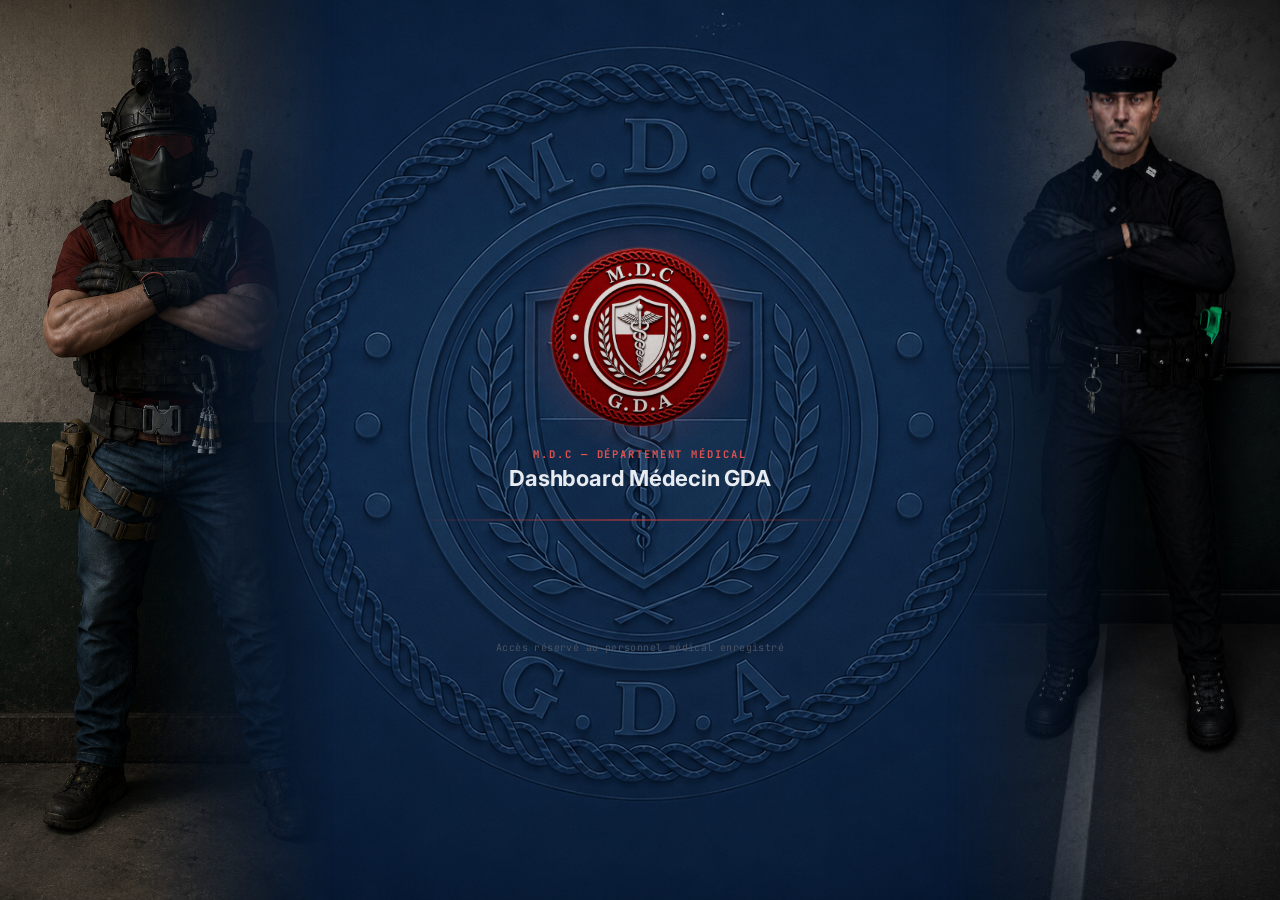
==== medecin/index.html @ 48549190 "Add files via upload" ====
<!DOCTYPE html>
<html lang="fr">
<head>
<meta charset="UTF-8">
<meta name="viewport" content="width=device-width, initial-scale=1.0">
<title>MDC — Espace intégré GDA</title>
<style>
  @import url('https://fonts.googleapis.com/css2?family=JetBrains+Mono:wght@400;500;700;800&family=Inter:wght@400;500;600;700&display=swap');

  :root {
    --bg-void: #0a0d12;
    --bg-panel: #12161d;
    --bg-panel-raised: #171c25;
    --line: #232935;
    --line-bright: #333c4d;
    --red: #c23b3b;
    --red-glow: #e0524f;
    --green: #4a9d6f;
    --blue: #2f5fa8;
    --blue-glow: #5b9bf0;
    --text-primary: #e8ebf0;
    --text-dim: #7a8494;
    --text-faint: #4a5262;
  }

  * { margin: 0; padding: 0; box-sizing: border-box; }

  html, body {
    height: 100%;
    background: var(--bg-void);
    color: var(--text-primary);
    font-family: 'Inter', sans-serif;
    overflow-x: hidden;
  }

  html { scroll-behavior: smooth; }

  /* Animations courtes : l'interface parait reactive sans alourdir la page. */
  .rapport-mdc-wrap { animation: apparitionDouce .18s ease-out both; }
  .rapport-mdc-card, .rapport-validation-item { transition: border-color .16s ease, background .16s ease, transform .16s ease; }
  .rapport-validation-item:hover { border-color: rgba(93, 201, 247, .45); background: rgba(13, 61, 90, .18); }
  .rapport-validation-btn { transition: transform .12s ease, filter .12s ease, background .12s ease; }
  .rapport-validation-btn:active { transform: scale(.97); }
  .rapport-validation-btn:disabled { opacity: .65; cursor: wait; }
  @keyframes apparitionDouce { from { opacity: 0; transform: translateY(5px); } to { opacity: 1; transform: translateY(0); } }
  @media (prefers-reduced-motion: reduce) {
    html { scroll-behavior: auto; }
    *, *::before, *::after { animation-duration: .01ms !important; transition-duration: .01ms !important; }
    body { background-attachment: scroll; }
  }

  body {
    display: flex;
    align-items: center;
    justify-content: center;
    min-height: 100vh;
    padding: 24px;
    position: relative;

    /* Fond d'écran MDC */
    background-image: url("image/fond d'écrant mdc.png");
    background-size: cover;
    background-position: center;
    background-repeat: no-repeat;
    background-attachment: fixed;
  }

  /* Ambient grid backdrop */
  body::before {
    content: '';
    position: fixed;
    inset: 0;
    background-image:
      linear-gradient(var(--line) 1px, transparent 1px),
      linear-gradient(90deg, var(--line) 1px, transparent 1px);
    background-size: 48px 48px;
    opacity: 0.15;
    mask-image: radial-gradient(ellipse 60% 50% at 50% 40%, black, transparent);
    pointer-events: none;
  }

  .side-img {
    position: fixed;
    top: 0;
    bottom: 0;
    width: 26vw;
    max-width: 420px;
    background-size: cover;
    background-position: center;
    z-index: 0;
    pointer-events: none;
  }
  .side-img.left {
    left: 0;
    background-image: url("image/agent-gda-1.png");
    mask-image: linear-gradient(90deg, black 40%, transparent 100%);
    -webkit-mask-image: linear-gradient(90deg, black 40%, transparent 100%);
  }
  .side-img.right {
    right: 0;
    background-image: url("image/agent-gda-2.png");
    mask-image: linear-gradient(270deg, black 40%, transparent 100%);
    -webkit-mask-image: linear-gradient(270deg, black 40%, transparent 100%);
  }

  .console {
    width: 100%;
    max-width: 460px;
    position: relative;
    z-index: 1;
    transition: max-width 0.4s ease;
  }
  .console.expanded {
    max-width: 1400px;
  }

  /* Header */
  .header {
    display: flex;
    flex-direction: column;
    align-items: center;
    gap: 6px;
    margin-bottom: 28px;
    text-align: center;
  }

  .crest {
    width: 180px;
    height: 180px;
    flex-shrink: 0;
    position: relative;
    perspective: 400px;
    margin-bottom: 14px;
  }
  .crest::before {
    content: '';
    position: absolute;
    inset: -30px;
    border-radius: 50%;
    background: radial-gradient(circle, rgba(224, 82, 79, 0.35) 0%, transparent 70%);
    filter: blur(6px);
    z-index: 0;
  }
  .coin {
    width: 100%;
    height: 100%;
    position: relative;
    transform-style: preserve-3d;
    animation: spinY 6s linear infinite;
    z-index: 1;
  }
  .coin-layer {
    position: absolute;
    inset: 0;
    border-radius: 50%;
    overflow: hidden;
  }
  .coin-layer img {
    width: 100%;
    height: 100%;
    border-radius: 50%;
    object-fit: cover;
    display: block;
  }
  .coin-front img {
    filter: drop-shadow(0 0 18px rgba(224, 82, 79, 0.5));
  }
  @keyframes spinY {
    from { transform: rotateY(0deg); }
    to { transform: rotateY(360deg); }
  }

  .header-text .eyebrow {
    font-family: 'JetBrains Mono', monospace;
    font-size: 10.5px;
    letter-spacing: 0.18em;
    color: var(--red-glow);
    text-transform: uppercase;
    font-weight: 700;
  }
  .header-text h1 {
    font-size: 22px;
    font-weight: 700;
    letter-spacing: -0.01em;
    margin-top: 4px;
  }

  /* Panel */
  .panel {
    background: transparent;
    border: none;
    border-radius: 4px;
    overflow: hidden;
    backdrop-filter: none;
  }

  .panel-strip {
    height: 2px;
    background: linear-gradient(90deg, transparent, var(--red), transparent);
    opacity: 0.6;
  }

  .panel-body { padding: 32px 28px; }

  .field-label {
    font-family: 'JetBrains Mono', monospace;
    font-size: 10.5px;
    letter-spacing: 0.14em;
    text-transform: uppercase;
    color: var(--text-dim);
    display: block;
    margin-bottom: 10px;
  }

  .input-row {
    display: flex;
    gap: 10px;
  }

  .input-scan {
    position: relative;
    flex: 1;
  }

  #matricule, #discordIdVerif {
    width: 100%;
    background: var(--bg-void);
    border: 1px solid var(--line-bright);
    border-radius: 3px;
    padding: 14px 16px;
    font-family: 'JetBrains Mono', monospace;
    font-size: 16px;
    font-weight: 500;
    letter-spacing: 0.06em;
    color: var(--text-primary);
    outline: none;
    transition: border-color 0.2s ease, box-shadow 0.2s ease;
  }
  #matricule::placeholder, #discordIdVerif::placeholder { color: var(--text-faint); letter-spacing: normal; font-weight: 400; }
  #matricule:focus, #discordIdVerif:focus {
    border-color: var(--red);
    box-shadow: 0 0 0 3px rgba(194, 59, 59, 0.12);
  }

  .btn-verify {
    background: var(--bg-panel-raised);
    border: 1px solid var(--line-bright);
    border-radius: 3px;
    padding: 0 20px;
    color: var(--text-primary);
    font-family: 'JetBrains Mono', monospace;
    font-size: 12px;
    font-weight: 700;
    letter-spacing: 0.08em;
    text-transform: uppercase;
    cursor: pointer;
    transition: all 0.15s ease;
    white-space: nowrap;
  }
  .btn-verify:hover:not(:disabled) { border-color: var(--red); color: var(--red-glow); }
  .btn-verify:active:not(:disabled) { transform: scale(0.97); }
  .btn-verify:disabled { opacity: 0.4; cursor: not-allowed; }

  /* Status area */
  .big-status {
    text-align: center;
    font-family: 'JetBrains Mono', monospace;
    font-size: 34px;
    font-weight: 800;
    letter-spacing: 0.12em;
    text-transform: uppercase;
    margin: 18px 0 4px;
    opacity: 0;
    transform: scale(0.9);
    animation: bigStatusIn 0.4s ease forwards;
  }
  .big-status.ok { color: var(--green); text-shadow: 0 0 24px rgba(74, 157, 111, 0.6); }
  .big-status.fail { color: var(--red-glow); text-shadow: 0 0 24px rgba(224, 82, 79, 0.6); }
  @keyframes bigStatusIn { to { opacity: 1; transform: scale(1); } }

  .status-zone {
    margin-top: 20px;
    min-height: 0;
    overflow: hidden;
    transition: min-height 0.35s ease;
  }
  .status-zone.active { min-height: 64px; }

  .status-line {
    display: flex;
    align-items: center;
    gap: 10px;
    font-family: 'JetBrains Mono', monospace;
    font-size: 12px;
    padding: 12px 14px;
    border-radius: 3px;
    border: 1px solid var(--line);
    background: var(--bg-void);
    opacity: 0;
    transform: translateY(-4px);
    animation: statusIn 0.3s ease forwards;
  }
  @keyframes statusIn { to { opacity: 1; transform: translateY(0); } }

  .status-line.scanning { color: var(--text-dim); }
  .status-line.ok { color: var(--green); border-color: rgba(74, 157, 111, 0.35); }
  .status-line.fail { color: var(--red-glow); border-color: rgba(194, 59, 59, 0.35); }

  .dot { width: 6px; height: 6px; border-radius: 50%; flex-shrink: 0; }
  .dot.scanning { background: var(--text-dim); animation: pulse 1s ease-in-out infinite; }
  .dot.ok { background: var(--green); }
  .dot.fail { background: var(--red-glow); }
  @keyframes pulse { 0%, 100% { opacity: 1; } 50% { opacity: 0.3; } }

  .scan-bar-wrap {
    display: flex;
    align-items: center;
    gap: 10px;
    margin-top: 14px;
  }
  .scan-percent {
    font-family: 'JetBrains Mono', monospace;
    font-size: 11px;
    color: var(--text-dim);
    min-width: 34px;
    text-align: right;
    flex-shrink: 0;
  }
  .scan-bar {
    flex: 1;
    height: 2px;
    background: var(--bg-void);
    border-radius: 2px;
    overflow: hidden;
  }
  .scan-bar-fill {
    height: 100%;
    width: 0%;
    background: var(--red-glow);
    border-radius: 2px;
  }
  /* Le remplissage de la barre est piloté en JS pour rester synchronisé avec le %. */

  /* Result / action zone */
  .action-zone {
    margin-top: 18px;
    max-height: 0;
    overflow: hidden;
    transition: max-height 0.4s ease;
  }
  .action-zone.open { max-height: 900px; }

  /* Une fois connecté (mode-boutons actif), le contenu peut dépasser 900px
     (Administration > Permission, formulaires longs, etc.) — on ne le limite
     donc plus, sinon il est coupé sans pouvoir défiler. Les 900px ne servent
     qu'à l'animation d'ouverture juste après la connexion. */
  body.mode-boutons .action-zone,
  body.mode-boutons .action-zone.open {
    max-height: none;
    overflow: visible;
  }

  .id-card {
    background: var(--bg-panel-raised);
    border: 1px solid rgba(74, 157, 111, 0.3);
    border-radius: 3px;
    padding: 16px 18px;
    display: flex;
    align-items: center;
    justify-content: space-between;
    gap: 12px;
    opacity: 0;
    transform: translateY(6px);
  }
  .action-zone.open .id-card { animation: statusIn 0.4s ease 0.1s forwards; }

  .id-card-info .id-name {
    font-family: 'JetBrains Mono', monospace;
    font-size: 15px;
    font-weight: 700;
    color: var(--text-primary);
  }
  .id-card-info .id-sub {
    font-size: 11px;
    color: var(--text-dim);
    margin-top: 2px;
  }

  .btn-access {
    background: var(--green);
    color: #0a0d12;
    border: none;
    border-radius: 3px;
    padding: 11px 18px;
    font-family: 'JetBrains Mono', monospace;
    font-size: 12px;
    font-weight: 800;
    letter-spacing: 0.05em;
    text-transform: uppercase;
    cursor: pointer;
    flex-shrink: 0;
    transition: filter 0.15s ease, transform 0.1s ease;
  }
  .btn-access:hover { filter: brightness(1.12); }
  .btn-access:active { transform: scale(0.96); }

  .btn-site-link {
    display: inline-flex;
    align-items: center;
    justify-content: center;
    width: 100%;
    background: var(--green);
    color: #0a0d12;
    text-decoration: none;
    border-radius: 3px;
    padding: 14px 18px;
    font-family: 'JetBrains Mono', monospace;
    font-size: 13px;
    font-weight: 800;
    letter-spacing: 0.06em;
    text-transform: uppercase;
    cursor: pointer;
    transition: filter 0.15s ease, transform 0.1s ease;
  }
  .btn-site-link:hover { filter: brightness(1.12); }
  .btn-site-link:active { transform: scale(0.97); }

  .docs-panel {
    margin-top: 16px;
    padding-top: 16px;
    border-top: 1px dashed var(--line-bright);
  }
  .docs-panel .docs-title {
    font-family: 'JetBrains Mono', monospace;
    font-size: 10.5px;
    letter-spacing: 0.14em;
    text-transform: uppercase;
    color: var(--text-dim);
    margin-bottom: 10px;
  }
  .doc-link {
    display: flex;
    align-items: center;
    justify-content: space-between;
    gap: 10px;
    background: var(--bg-panel-raised);
    border: 1px solid var(--line);
    border-radius: 3px;
    padding: 10px 14px;
    margin-bottom: 8px;
    color: var(--text-primary);
    text-decoration: none;
    font-size: 13px;
    transition: border-color 0.15s ease;
  }
  .doc-link:hover { border-color: var(--red); color: var(--red-glow); }
  .doc-link .arrow { color: var(--text-dim); font-family: 'JetBrains Mono', monospace; }

  .menu-boutons {
    display: flex;
    flex-direction: column;
    gap: 14px;
    padding: 60px 40px;
    max-width: 480px;
    margin: 0 auto;
  }
  .btn-lien-mdc {
    background: rgba(20, 40, 74, 0.92);
    border: 1px solid var(--blue);
    border-radius: 4px;
    padding: 22px 24px;
    color: var(--text-primary);
    font-family: 'JetBrains Mono', monospace;
    font-size: 14px;
    font-weight: 700;
    letter-spacing: 0.08em;
    text-transform: uppercase;
    cursor: pointer;
    transition: all 0.15s ease;
  }
  .btn-lien-mdc:hover { border-color: var(--blue-glow); color: var(--blue-glow); box-shadow: 0 0 0 3px rgba(91, 155, 240, 0.18); }
  .btn-lien-mdc:active { transform: scale(0.98); }

  /* Mode "menu de boutons" (Milo / Foxtrot / Beta / Echo) :
     boutons fixés en haut à gauche, les boutons restent visibles
     même après avoir ouvert un lien. */
  body.mode-boutons .menu-boutons {
    position: fixed;
    top: 50%;
    left: 24px;
    transform: translateY(-50%);
    padding: 0;
    margin: 0;
    max-width: 260px;
    z-index: 30;
  }
  body.mode-boutons #contenuLienMDC { margin-left: 300px; width: calc(100% - 300px); margin-top:140px; }

  @media (max-width: 900px) {
body.mode-boutons .menu-boutons {
  position: static;
  top: auto;
  left: auto;
  transform: none;
  width: 100%;
  max-width: 100%;
  flex-direction: row;
  flex-wrap: wrap;
  gap: 8px;
  z-index: auto;
  margin: 16px 0;
}
    body.mode-boutons .btn-lien-mdc {
      flex: 1 1 calc(50% - 4px);
      padding: 14px 10px;
      font-size: 11.5px;
      text-align: center;
    }
    body.mode-boutons #contenuLienMDC {
      margin-left: 0;
      width: 100%;
      margin-top: 0;
    }
    .admin-topbar-fixe {
      position: static;
      transform: none;
      width: 100%;
      flex-wrap: wrap;
      margin: 0 0 14px 0;
    }
    body.mode-admin .console { margin-top: 0; }
    .console.expanded { max-width: 100%; }
  }

  /* Le logo animé ne descend en bas à droite qu'une fois qu'un lien a été ouvert. */
body.lien-ouvert .header {
    position: fixed;
    bottom: 24px;
    left: 24px;
    margin: 0;
    z-index: 5;
    pointer-events: none;
}
  body.lien-ouvert .crest {
    width: 90px;
    height: 90px;
    margin-bottom: 8px;
  }
  body.lien-ouvert .header-text .eyebrow { font-size: 9px; }
  body.lien-ouvert .header-text h1 { font-size: 14px; }

  .iframe-wrap {
    width: 100%;
    height: 88vh;
    border-radius: 3px;
    overflow: hidden;
    border: 1px solid var(--line-bright);
  }
  .iframe-wrap iframe {
    width: 100%;
    height: 100%;
    border: none;
    display: block;
  }
  .badge-corner {
  padding: 8px 12px;
}
.badge-corner .grade-insigne {
  height: 40px;
}
.badge-corner .badge-insigne {
  margin-top: 6px;
}
body.lien-ouvert .header {
  display: none;
}
  /* === Salon Rapport MDC GDA === */
  .rapport-mdc-wrap {
    width: 100%;
    min-height: 620px;
    padding: 26px;
    border: 1px solid rgba(88, 175, 224, 0.35);
    border-radius: 16px;
    background:
      radial-gradient(circle at 88% 5%, rgba(46, 132, 173, 0.25), transparent 28%),
      linear-gradient(145deg, #0c1d32, #071321 68%);
    box-shadow: 0 24px 55px rgba(0, 0, 0, 0.28), inset 0 1px 0 rgba(255, 255, 255, 0.06);
  }
  .rapport-mdc-header {
    display: flex;
    align-items: center;
    justify-content: space-between;
    gap: 18px;
    padding: 19px 21px;
    border: 1px solid rgba(74, 178, 224, 0.36);
    border-radius: 13px;
    background: rgba(4, 20, 35, 0.62);
  }
  .rapport-mdc-kicker { font: 700 10px 'JetBrains Mono', monospace; letter-spacing: .16em; color: #70c9f5; text-transform: uppercase; }
  .rapport-mdc-header h2 { margin-top: 4px; font-size: 25px; letter-spacing: -.03em; }
  .rapport-mdc-subtitle { margin-top: 4px; color: #8faec4; font-size: 12px; }
  .rapport-mdc-stats { display: flex; gap: 9px; }
  .rapport-stat { min-width: 76px; padding: 9px 12px; border: 1px solid rgba(94, 185, 229, 0.3); border-radius: 9px; background: rgba(17, 50, 75, 0.45); text-align: center; }
  .rapport-stat strong { display: block; font: 800 19px 'JetBrains Mono', monospace; color: #d9f3ff; }
  .rapport-stat span { display: block; margin-top: 2px; font: 700 8px 'JetBrains Mono', monospace; letter-spacing: .08em; color: #78a9c7; text-transform: uppercase; }
  .rapport-mdc-grid { display: grid; grid-template-columns: minmax(0, 1.12fr) minmax(300px, .88fr); gap: 18px; margin-top: 18px; }
  .rapport-mdc-card { border: 1px solid rgba(73, 153, 202, 0.3); border-radius: 13px; background: rgba(5, 21, 35, 0.64); overflow: hidden; }
  .rapport-mdc-card-head { padding: 16px 19px; border-bottom: 1px solid rgba(73, 153, 202, 0.22); background: rgba(10, 38, 60, 0.45); }
  .rapport-mdc-card-head span { font: 700 9px 'JetBrains Mono', monospace; letter-spacing: .13em; color: #76c8f5; text-transform: uppercase; }
  .rapport-mdc-card-head h3 { margin-top: 4px; font-size: 16px; }
  .rapport-mdc-form { padding: 18px; }
  .rapport-identite { display: flex; align-items: center; gap: 12px; padding: 13px; margin-bottom: 17px; border: 1px solid rgba(85, 180, 227, 0.28); border-radius: 10px; background: linear-gradient(90deg, rgba(13, 61, 90, 0.62), rgba(10, 33, 52, 0.62)); }
  .rapport-identite-icon { width: 39px; height: 39px; display: grid; place-items: center; border-radius: 10px; background: #125188; border: 1px solid #3184bd; font: 800 16px 'JetBrains Mono', monospace; color: #dff5ff; }
  .rapport-identite strong { display: block; font: 700 14px 'JetBrains Mono', monospace; color: #f0f8ff; }
  .rapport-identite span { display: block; margin-top: 3px; color: #a5cee5; font-size: 11px; }
  .rapport-fields { display: grid; grid-template-columns: 1fr 1fr; gap: 12px; }
  .rapport-field { display: flex; flex-direction: column; gap: 7px; }
  .rapport-field.full { grid-column: 1 / -1; }
  .rapport-field label { font: 700 10px 'JetBrains Mono', monospace; letter-spacing: .08em; color: #a9d7ef; text-transform: uppercase; }
  .rapport-field input, .rapport-field textarea { width: 100%; border: 1px solid rgba(111, 181, 211, 0.35); border-radius: 8px; background: rgba(1, 13, 23, 0.72); padding: 11px 12px; color: #edf8ff; font: 13px 'Inter', sans-serif; outline: none; transition: border-color .16s ease, box-shadow .16s ease; }
  .rapport-field input { font: 700 18px 'JetBrains Mono', monospace; }
  .rapport-field textarea { min-height: 123px; resize: vertical; line-height: 1.45; }
  .rapport-field input:focus, .rapport-field textarea:focus { border-color: #5dc9f7; box-shadow: 0 0 0 3px rgba(93, 201, 247, .12); }
  .rapport-submit { width: 100%; margin-top: 16px; border: 1px solid #45b5e4; border-radius: 8px; padding: 12px 15px; background: linear-gradient(135deg, #1982ba, #13518e); color: #fff; font: 800 12px 'JetBrains Mono', monospace; letter-spacing: .06em; text-transform: uppercase; cursor: pointer; box-shadow: 0 8px 18px rgba(17, 111, 169, .28); transition: transform .16s ease, filter .16s ease; }
  .rapport-submit:hover { filter: brightness(1.14); transform: translateY(-1px); }
  .rapport-submit:disabled { opacity: .6; cursor: wait; transform: none; }
  .rapport-feedback { min-height: 16px; margin-top: 10px; font: 11px 'JetBrains Mono', monospace; color: #8db5ca; }
  .rapport-feedback.ok { color: #76e3b2; }.rapport-feedback.fail { color: #ff9d99; }
  .rapport-history { max-height: 430px; overflow-y: auto; padding: 5px 16px 16px; }
  .rapport-history-empty { padding: 74px 18px; text-align: center; color: #7da0b5; font-size: 12px; }
  .rapport-history-empty .empty-icon { display: block; margin-bottom: 10px; font-size: 31px; }
  .rapport-history-item { position: relative; padding: 15px 0 15px 17px; border-bottom: 1px solid rgba(99, 166, 195, .16); }
  .rapport-history-item::before { content: ''; position: absolute; left: 0; top: 20px; width: 7px; height: 7px; border-radius: 50%; background: #5bc4ee; box-shadow: 0 0 10px #5bc4ee; }
  .rapport-history-top { display: flex; justify-content: space-between; gap: 8px; color: #a4c9dd; font: 10px 'JetBrains Mono', monospace; }
  .rapport-history-values { display: flex; gap: 7px; margin-top: 8px; }
  .rapport-history-values span { padding: 4px 7px; border-radius: 5px; background: rgba(36, 116, 156, .28); color: #cceeff; font: 700 10px 'JetBrains Mono', monospace; }
  .rapport-history-comment { margin-top: 8px; color: #e2f0f7; font-size: 12px; line-height: 1.45; white-space: pre-wrap; }
  .rapport-history-sync { margin-top: 7px; color: #ffac9f; font: 700 9px 'JetBrains Mono', monospace; letter-spacing: .06em; text-transform: uppercase; }
  .rapport-validation { margin-top: 18px; border: 1px solid rgba(237, 183, 77, .34); border-radius: 11px; background: rgba(83, 57, 11, .13); overflow: hidden; }
  .rapport-validation-head { padding: 12px 14px; border-bottom: 1px solid rgba(237, 183, 77, .22); color: #ffe6a1; font: 800 10px 'JetBrains Mono', monospace; letter-spacing: .08em; text-transform: uppercase; }
  .rapport-validation-item { padding: 12px 14px; border-bottom: 1px solid rgba(237, 183, 77, .13); }
  .rapport-validation-item:last-child { border-bottom: 0; }
  .rapport-validation-item strong { color: #f8fbff; font-size: 13px; }
  .rapport-validation-item p { margin-top: 6px; color: #bdd0d9; font-size: 11px; line-height: 1.4; white-space: pre-wrap; }
  .rapport-validation-actions { display: flex; gap: 8px; margin-top: 10px; }
  .rapport-validation-btn { border: 1px solid #67dcb0; border-radius: 6px; padding: 7px 9px; background: rgba(49, 160, 113, .2); color: #b6ffdc; font: 800 10px 'JetBrains Mono', monospace; letter-spacing: .04em; text-transform: uppercase; cursor: pointer; }
  .rapport-validation-btn:hover { background: rgba(49, 160, 113, .36); }
  @media (max-width: 850px) { .rapport-mdc-grid { grid-template-columns: 1fr; }.rapport-mdc-wrap { padding: 15px; }.rapport-mdc-header { align-items: flex-start; flex-direction: column; }.rapport-mdc-stats { width: 100%; }.rapport-stat { flex: 1; } }
  @media (max-width: 460px) { .rapport-fields { grid-template-columns: 1fr; }.rapport-mdc-header h2 { font-size: 21px; }.rapport-mdc-wrap { padding: 10px; } }

  /* === Classement MDC (réanimations) === */
  .classement-row {
    display: flex;
    align-items: center;
    gap: 14px;
    padding: 12px 14px;
    border-bottom: 1px solid rgba(73, 153, 202, 0.16);
  }
  .classement-row:last-child { border-bottom: 0; }
  .classement-rang {
    width: 34px;
    height: 34px;
    flex: 0 0 auto;
    display: grid;
    place-items: center;
    border-radius: 50%;
    background: rgba(91, 155, 240, 0.14);
    border: 1px solid #2c4a78;
    color: #bcd4f7;
    font-family: 'JetBrains Mono', monospace;
    font-weight: 800;
    font-size: 13px;
  }
  .classement-row.classement-or .classement-rang { background: rgba(224, 176, 79, 0.22); border-color: #e0b04f; color: #ffe08a; }
  .classement-row.classement-argent .classement-rang { background: rgba(200, 210, 220, 0.18); border-color: #c8d2dc; color: #e9eef3; }
  .classement-row.classement-bronze .classement-rang { background: rgba(196, 130, 74, 0.2); border-color: #c4824a; color: #f0b98a; }
  .classement-infos { flex: 1; min-width: 0; }
  .classement-infos strong { display: block; font: 700 13.5px 'JetBrains Mono', monospace; color: #f8fbff; }
  .classement-infos span { display: block; margin-top: 2px; color: #8faec4; font-size: 11px; }
  .classement-valeur {
    flex: 0 0 auto;
    text-align: center;
    padding: 6px 12px;
    border-radius: 8px;
    background: rgba(36, 116, 156, .28);
    color: #cceeff;
    font: 800 15px 'JetBrains Mono', monospace;
  }
  .classement-valeur span { display: block; margin-top: 1px; font: 700 8px 'JetBrains Mono', monospace; letter-spacing: .08em; color: #9fd3ee; text-transform: uppercase; }

  /* === Tableau Effectif recréé (pour tout le monde sauf double vérification) === */
  .effectif-wrap {
    width: 100%;
    max-height: 88vh;
    overflow: auto;
    border-radius: 12px;
    border: 1px solid rgba(91, 155, 240, 0.42);
    background:
      radial-gradient(circle at 100% 0%, rgba(66, 180, 153, 0.14), transparent 32%),
      linear-gradient(150deg, #13223b 0%, #0d1729 58%, #09111f 100%);
    box-shadow: 0 22px 55px rgba(0, 0, 0, 0.32), inset 0 1px 0 rgba(255, 255, 255, 0.04);
    scrollbar-color: #4f80c7 #0b1526;
    scrollbar-width: thin;
  }
  .effectif-header {
    display: flex;
    align-items: center;
    justify-content: space-between;
    padding: 18px 22px;
    border-bottom: 1px solid rgba(91, 155, 240, 0.35);
    position: sticky;
    top: 0;
    background: linear-gradient(90deg, #19335a, #152b4b 62%, #163d4a);
    z-index: 2;
    box-shadow: 0 8px 18px rgba(5, 12, 24, 0.25);
  }
  .effectif-header h2 {
    font-family: 'JetBrains Mono', monospace;
    font-size: 14px;
    letter-spacing: 0.12em;
    text-transform: uppercase;
    color: var(--text-primary);
  }
  .effectif-count {
    font-family: 'JetBrains Mono', monospace;
    font-size: 11px;
    color: #bbf2dc;
    background: rgba(74, 157, 111, 0.16);
    border: 1px solid rgba(104, 210, 163, 0.34);
    border-radius: 999px;
    padding: 6px 10px;
    white-space: nowrap;
  }
  .effectif-loading {
    padding: 60px 20px;
    text-align: center;
    font-family: 'JetBrains Mono', monospace;
    font-size: 12px;
    color: #a9c7f2;
    letter-spacing: 0.06em;
  }
  table.effectif-table {
    width: 100%;
    border-collapse: separate;
    border-spacing: 0;
    font-family: 'Inter', sans-serif;
    font-size: 13px;
  }
  table.effectif-table thead th {
    position: sticky;
    top: 62px;
    background: #102440;
    text-align: left;
    padding: 12px 18px;
    font-family: 'JetBrains Mono', monospace;
    font-size: 10.5px;
    letter-spacing: 0.1em;
    text-transform: uppercase;
    color: #a9c7f2;
    border-bottom: 1px solid rgba(91, 155, 240, 0.38);
    white-space: nowrap;
    z-index: 1;
  }
  table.effectif-table tbody td {
    padding: 13px 18px;
    border-bottom: 1px solid rgba(91, 155, 240, 0.14);
    color: var(--text-primary);
    white-space: nowrap;
    transition: background 0.16s ease, color 0.16s ease;
  }
  table.effectif-table tbody tr:nth-child(even) td {
    background: rgba(115, 162, 228, 0.035);
  }
  table.effectif-table tbody tr:hover td {
    background: rgba(91, 155, 240, 0.13);
  }
  table.effectif-table tbody tr:hover td:first-child { box-shadow: inset 3px 0 0 #5b9bf0; }
  table.effectif-table tbody tr:last-child td { border-bottom: none; }
  .effectif-table .cell-matricule { font-family: 'JetBrains Mono', monospace; font-weight: 700; color: #eaf3ff; letter-spacing: 0.025em; }
  .effectif-table .cell-dim { color: #8eadd8; font-family: 'JetBrains Mono', monospace; font-size: 12px; }

  .effectif-wrap::-webkit-scrollbar { width: 10px; height: 10px; }
  .effectif-wrap::-webkit-scrollbar-track { background: #0b1526; }
  .effectif-wrap::-webkit-scrollbar-thumb { background: #315886; border: 2px solid #0b1526; border-radius: 99px; }
  .effectif-wrap::-webkit-scrollbar-thumb:hover { background: #4f80c7; }

  @media (max-width: 680px) {
    .effectif-wrap { max-height: 78vh; border-radius: 9px; }
    .effectif-header { padding: 14px 16px; }
    .effectif-header h2 { font-size: 12px; }
    .effectif-count { font-size: 10px; padding: 5px 8px; }
    table.effectif-table thead th { top: 54px; padding: 10px 13px; }
    table.effectif-table tbody td { padding: 11px 13px; }
  }

  /* === Règlement GDA recréé (affiché directement, sans document externe) === */
  .reglement-wrap {
    width: 100%;
    max-height: 88vh;
    overflow: auto;
    border-radius: 4px;
    border: 1px solid #2c4a78;
    background: linear-gradient(180deg, #101d33, #0b1526);
  }
  .reglement-header {
    padding: 16px 20px;
    border-bottom: 1px solid #2c4a78;
    position: sticky;
    top: 0;
    background: #16294a;
    z-index: 2;
  }
  .reglement-header h2 {
    font-family: 'JetBrains Mono', monospace;
    font-size: 13px;
    letter-spacing: 0.1em;
    text-transform: uppercase;
    color: var(--text-primary);
  }
  .reglement-list {
    list-style: none;
    counter-reset: reglement-compteur;
    padding: 24px 28px;
    margin: 0;
    display: flex;
    flex-direction: column;
    gap: 20px;
  }
  .reglement-list li {
    counter-increment: reglement-compteur;
    position: relative;
    padding-left: 34px;
    font-family: 'Inter', sans-serif;
    font-size: 14px;
    line-height: 1.5;
    font-weight: 600;
    color: var(--text-primary);
  }
  .reglement-list li::before {
    content: counter(reglement-compteur) '.';
    position: absolute;
    left: 0;
    top: 0;
    font-family: 'JetBrains Mono', monospace;
    font-weight: 700;
    color: #8fb2e6;
  }
  .reglement-highlight { color: var(--red-glow); }

  /* === Matériel MDC GDA recréé (sous-menu + fiches, sans document externe) === */
  .materiel-wrap {
    width: 100%;
    max-height: 88vh;
    overflow: auto;
    border-radius: 4px;
    border: 1px solid #2c4a78;
    background: linear-gradient(180deg, #101d33, #0b1526);
  }
  .materiel-header {
    padding: 16px 20px;
    border-bottom: 1px solid #2c4a78;
    position: sticky;
    top: 0;
    background: #16294a;
    z-index: 2;
    display: flex;
    align-items: center;
    justify-content: space-between;
    gap: 12px;
  }
  .materiel-header h2 {
    font-family: 'JetBrains Mono', monospace;
    font-size: 13px;
    letter-spacing: 0.1em;
    text-transform: uppercase;
    color: var(--text-primary);
  }
  .btn-materiel-retour {
    background: transparent;
    border: 1px solid var(--blue);
    border-radius: 3px;
    padding: 7px 12px;
    color: #8fb2e6;
    font-family: 'JetBrains Mono', monospace;
    font-size: 10.5px;
    font-weight: 700;
    letter-spacing: 0.08em;
    text-transform: uppercase;
    cursor: pointer;
    transition: all 0.15s ease;
    white-space: nowrap;
  }
  .btn-materiel-retour:hover { border-color: var(--blue-glow); color: var(--blue-glow); box-shadow: 0 0 0 3px rgba(91, 155, 240, 0.18); }

  .materiel-menu {
    display: flex;
    flex-direction: column;
    gap: 14px;
    padding: 28px 24px;
    max-width: 480px;
    margin: 0 auto;
  }
  .btn-materiel-item {
    background: rgba(20, 40, 74, 0.92);
    border: 1px solid var(--blue);
    border-radius: 4px;
    padding: 20px 22px;
    color: var(--text-primary);
    font-family: 'JetBrains Mono', monospace;
    font-size: 13.5px;
    font-weight: 700;
    letter-spacing: 0.06em;
    text-transform: uppercase;
    cursor: pointer;
    transition: all 0.15s ease;
    text-align: left;
  }
  .btn-materiel-item:hover { border-color: var(--blue-glow); color: var(--blue-glow); box-shadow: 0 0 0 3px rgba(91, 155, 240, 0.18); }
  .btn-materiel-item:active { transform: scale(0.98); }

  .materiel-card {
    padding: 24px 28px 32px;
  }
  .materiel-titre {
    font-family: 'JetBrains Mono', monospace;
    font-size: 16px;
    font-weight: 800;
    letter-spacing: 0.04em;
    color: var(--blue-glow);
    margin-bottom: 18px;
    text-transform: uppercase;
  }
  .materiel-section {
    margin-bottom: 18px;
  }
  .materiel-section-titre {
    font-family: 'JetBrains Mono', monospace;
    font-size: 11px;
    font-weight: 700;
    letter-spacing: 0.1em;
    text-transform: uppercase;
    color: #8fb2e6;
    margin-bottom: 8px;
  }
  .materiel-texte {
    font-family: 'Inter', sans-serif;
    font-size: 14px;
    line-height: 1.55;
    color: var(--text-primary);
  }
  .materiel-liste {
    list-style: none;
    padding: 0;
    margin: 0;
    display: flex;
    flex-direction: column;
    gap: 10px;
  }
  .materiel-liste li {
    position: relative;
    padding-left: 20px;
    font-family: 'Inter', sans-serif;
    font-size: 14px;
    line-height: 1.5;
    color: var(--text-primary);
  }
  .materiel-liste li::before {
    content: '•';
    position: absolute;
    left: 0;
    top: 0;
    color: #8fb2e6;
    font-weight: 700;
  }

  .grade-pill {
    display: inline-flex;
    align-items: center;
    gap: 6px;
    padding: 4px 10px;
    border-radius: 20px;
    font-size: 11.5px;
    font-weight: 600;
    background: rgba(91, 155, 240, 0.14);
    border: 1px solid #2c4a78;
    color: #bcd4f7;
    white-space: nowrap;
  }
  .grade-insigne {
    height: 20px;
    width: auto;
    display: inline-block;
    flex-shrink: 0;
    vertical-align: middle;
  }
  .badge-insigne {
    display: flex;
    justify-content: flex-end;
    margin-top: 10px;
  }
  .badge-insigne .grade-insigne {
    height: 90px;
    width: auto;
  }
  .grade-pill.grade-commandement {
    background: rgba(194, 59, 59, 0.18);
    border-color: rgba(224, 82, 79, 0.5);
    color: #ff8f8c;
  }
  .grade-pill.grade-direction {
    background: rgba(47, 95, 168, 0.35);
    border-color: var(--blue-glow);
    color: #bcd8ff;
  }

  .rapport-pill {
    display: inline-block;
    min-width: 22px;
    text-align: center;
    padding: 3px 9px;
    border-radius: 20px;
    font-family: 'JetBrains Mono', monospace;
    font-size: 12px;
    font-weight: 700;
    background: rgba(255,255,255,0.08);
    color: #bcd4f7;
  }
  .rapport-pill.rapport-bas { background: rgba(224, 82, 79, 0.2); color: #ff9c99; }
  .rapport-pill.rapport-moyen { background: rgba(224, 176, 79, 0.2); color: #f3cc7d; }
  .rapport-pill.rapport-haut { background: rgba(74, 157, 111, 0.22); color: #8fe0af; }
  .rapport-pill.rapport-exempte { background: rgba(0,0,0,0.4); border: 1px solid #333; color: #cfd6e0; }

  .medaille-pill {
    display: inline-block;
    padding: 3px 10px;
    border-radius: 20px;
    font-size: 11.5px;
    font-weight: 600;
    background: rgba(224, 176, 79, 0.18);
    border: 1px solid rgba(224, 176, 79, 0.4);
    color: #f0d9a0;
  }
  .medaille-pill.medaille-vide {
    background: rgba(255,255,255,0.05);
    border-color: #2c4a78;
    color: #6f8bb8;
  }

  /* === Effectif médical : fiches horizontales compactes === */
  .effectif-table thead { display: none; }
  .effectif-table tbody { display: block; }
  .effectif-table tbody tr {
    display: grid;
    grid-template-columns: minmax(115px, 1.05fr) minmax(165px, 1.45fr) minmax(145px, 1.2fr) minmax(100px, .8fr) minmax(150px, 1.15fr) minmax(105px, auto);
    align-items: center;
    min-height: 68px;
    padding: 0 16px;
    border-bottom: 1px solid rgba(91, 155, 240, 0.16);
    background: rgba(7, 18, 34, 0.54);
    transition: background 0.16s ease, box-shadow 0.16s ease;
  }
  .effectif-table tbody tr:nth-child(even) { background: rgba(16, 35, 61, 0.68); }
  .effectif-table tbody tr:hover { background: rgba(34, 72, 117, 0.52); box-shadow: inset 3px 0 0 #5b9bf0; }
  .effectif-table.effectif-table-lecture tbody tr {
    grid-template-columns: minmax(115px, 1.05fr) minmax(165px, 1.45fr) minmax(145px, 1.2fr) minmax(100px, .8fr) minmax(150px, 1.15fr);
  }
  .effectif-table tbody td {
    display: flex;
    flex-direction: column;
    align-items: flex-start;
    justify-content: center;
    gap: 5px;
    min-width: 0;
    padding: 10px 8px !important;
    border: 0 !important;
    background: transparent !important;
    white-space: nowrap;
  }
  .effectif-table tbody td::before {
    content: attr(data-label);
    color: #7495bf;
    font-family: 'JetBrains Mono', monospace;
    font-size: 8px;
    font-weight: 700;
    letter-spacing: 0.1em;
    text-transform: uppercase;
  }
  .effectif-table tbody .cell-action { align-items: flex-end; }
  @media (max-width: 900px) {
    .effectif-table tbody tr { grid-template-columns: repeat(2, minmax(0, 1fr)); padding: 7px 12px; }
    .effectif-table tbody .cell-action { align-items: flex-start; }
  }
  @media (max-width: 520px) {
    .effectif-table tbody tr { grid-template-columns: 1fr; }
  }

  /* === Édition directe de l'effectif (double vérification) === */
  .effectif-note {
    padding: 10px 20px;
    font-family: 'JetBrains Mono', monospace;
    font-size: 11px;
    letter-spacing: 0.02em;
    color: #8fe0af;
    background: rgba(74, 157, 111, 0.1);
    border-bottom: 1px solid #2c4a78;
  }
  .effectif-edit-input {
    width: 100%;
    min-width: 90px;
    background: var(--bg-void);
    border: 1px solid var(--line-bright);
    border-radius: 3px;
    padding: 7px 9px;
    font-family: 'Inter', sans-serif;
    font-size: 12.5px;
    color: var(--text-primary);
    outline: none;
    transition: border-color 0.15s ease;
  }
  .effectif-edit-input:focus { border-color: var(--blue-glow); }
  .effectif-edit-input-num { text-align: center; }
  select.effectif-edit-input { cursor: pointer; }
  td.cell-action { white-space: nowrap; }
  .cell-action-double { display: flex; gap: 6px; }
  .btn-effectif-modifier {
    background: rgba(91, 155, 240, 0.16);
    color: #bcd8ff;
    border: 1px solid var(--blue-glow);
    border-radius: 3px;
    padding: 8px 14px;
    font-family: 'JetBrains Mono', monospace;
    font-size: 11px;
    font-weight: 800;
    letter-spacing: 0.05em;
    text-transform: uppercase;
    cursor: pointer;
    transition: all 0.15s ease;
  }
  .btn-effectif-modifier:hover { background: rgba(91, 155, 240, 0.28); }
  .btn-effectif-annuler {
    background: transparent;
    color: var(--text-dim);
    border: 1px solid var(--line-bright);
    border-radius: 3px;
    padding: 8px 12px;
    font-family: 'JetBrains Mono', monospace;
    font-size: 11px;
    font-weight: 700;
    letter-spacing: 0.05em;
    text-transform: uppercase;
    cursor: pointer;
    transition: all 0.15s ease;
  }
  .btn-effectif-annuler:hover { border-color: var(--red-glow); color: var(--red-glow); }
  .btn-effectif-save {
    background: var(--green);
    color: #0a0d12;
    border: none;
    border-radius: 3px;
    padding: 8px 14px;
    font-family: 'JetBrains Mono', monospace;
    font-size: 11px;
    font-weight: 800;
    letter-spacing: 0.05em;
    text-transform: uppercase;
    cursor: pointer;
    white-space: nowrap;
    transition: filter 0.15s ease, transform 0.1s ease;
  }
  .btn-effectif-save:hover:not(:disabled) { filter: brightness(1.12); }
  .btn-effectif-save:disabled { opacity: 0.6; cursor: default; }

  /* === Bouton Administration (visible uniquement pour la double vérification) === */
  .btn-lien-admin {
    border-color: var(--red);
    background: rgba(74, 20, 20, 0.92);
  }
  .btn-lien-admin:hover { border-color: var(--red-glow); color: var(--red-glow); box-shadow: 0 0 0 3px rgba(224, 82, 79, 0.18); }

  /* === Panneau Administration === */
  .admin-wrap {
    width: 100%;
    max-width: 560px;
    margin: 0 auto;
    border-radius: 4px;
    border: 1px solid #2c4a78;
    background: linear-gradient(180deg, #101d33, #0b1526);
    transition: max-width 0.3s ease;
  }
  .admin-wrap.admin-wrap-large {
    max-width: 1400px;
  }
  .admin-wrap-large .iframe-wrap {
    height: 76vh;
  }
  .admin-header {
    padding: 16px 20px;
    border-bottom: 1px solid #2c4a78;
    background: #16294a;
  }
  .admin-header h2 {
    font-family: 'JetBrains Mono', monospace;
    font-size: 13px;
    letter-spacing: 0.1em;
    text-transform: uppercase;
    color: var(--text-primary);
  }
  .admin-body { padding: 22px 24px 26px; }
  .admin-body .field-label { display: block; margin-bottom: 10px; }
  .admin-message {
    margin-top: 12px;
    min-height: 16px;
    font-family: 'JetBrains Mono', monospace;
    font-size: 11.5px;
    letter-spacing: 0.02em;
  }
  .admin-message.ok { color: var(--green); }
  .admin-message.fail { color: var(--red-glow); }
  .admin-liste-titre {
    display: inline-flex;
    align-items: center;
    gap: 10px;
    margin: 26px 0 14px;
    padding: 8px 13px 8px 10px;
    border: 1px solid rgba(85, 238, 189, 0.22);
    border-radius: 999px;
    background: rgba(8, 21, 32, 0.7);
    font-family: 'JetBrains Mono', monospace;
    font-size: 10px;
    letter-spacing: 0.14em;
    text-transform: uppercase;
    color: #b8f5df;
  }
  .admin-liste-titre::before {
    content: '●';
    font-size: 11px;
    color: #59e1ab;
    text-shadow: 0 0 11px #59e1ab;
  }
  .admin-liste {
    position: relative;
    list-style: none;
    padding: 5px 0 5px 28px;
    margin: 0;
    display: flex;
    flex-direction: column;
    gap: 0;
    max-height: 390px;
    overflow-y: auto;
    background:
      linear-gradient(90deg, transparent 0 15px, rgba(102, 219, 173, 0.32) 15px 16px, transparent 16px),
      linear-gradient(180deg, rgba(8, 17, 28, 0.78), rgba(10, 20, 32, 0.36));
    border: 1px solid rgba(95, 167, 198, 0.24);
    border-radius: 14px;
    scrollbar-color: #4bbf99 #0b1621;
    scrollbar-width: thin;
  }
  .admin-liste li {
    background: var(--bg-panel-raised);
    border: 1px solid var(--line);
    border-radius: 3px;
    padding: 9px 12px;
    font-size: 13px;
    color: var(--text-primary);
  }
  .admin-liste li.admin-liste-vide { color: var(--text-dim); font-style: italic; }
  .admin-liste li.log-entry {
    position: relative;
    overflow: visible;
    margin: 0;
    padding: 0;
    border: 0;
    border-radius: 0;
    background: transparent;
    box-shadow: none;
    cursor: pointer;
    transition: background 0.18s ease;
  }
  .admin-liste li.log-entry::before {
    content: '';
    position: absolute;
    z-index: 1;
    top: 23px;
    left: -19px;
    width: 10px;
    height: 10px;
    border: 3px solid #102332;
    border-radius: 50%;
    background: #63ddaf;
    box-shadow: 0 0 0 2px rgba(98, 222, 175, 0.24), 0 0 12px rgba(98, 222, 175, 0.65);
  }
  .admin-liste li.log-entry:hover,
  .admin-liste li.log-entry.log-ouvert {
    background: rgba(102, 222, 175, 0.035);
  }
  .log-entry-main {
    display: flex;
    align-items: center;
    gap: 13px;
    min-height: 66px;
    padding: 12px 13px 12px 2px;
    border-bottom: 1px solid rgba(116, 174, 192, 0.13);
  }
  .log-avatar {
    width: 38px;
    height: 38px;
    display: grid;
    place-items: center;
    flex: 0 0 auto;
    border: 1px solid rgba(100, 228, 180, 0.52);
    border-radius: 50%;
    background: radial-gradient(circle at 34% 28%, #336c65, #163641 72%);
    color: #caffeb;
    font-family: 'JetBrains Mono', monospace;
    font-size: 14px;
    font-weight: 800;
    box-shadow: 0 0 0 4px rgba(85, 220, 169, 0.06);
  }
  .log-details { min-width: 0; flex: 1; display: flex; flex-direction: column; gap: 6px; }
  .log-expand {
    width: 24px;
    height: 24px;
    display: grid;
    place-items: center;
    border: 1px solid rgba(126, 180, 194, 0.25);
    border-radius: 50%;
    color: #8fb6bf;
    font-family: 'JetBrains Mono', monospace;
    font-size: 16px;
    line-height: 1;
    transition: transform 0.18s ease, color 0.18s ease, background 0.18s ease;
  }
  .log-entry.log-ouvert .log-expand { transform: rotate(180deg); color: #caffeb; background: rgba(77, 208, 162, 0.14); }
  .log-entry .log-delete-btn {
    display: none;
    width: auto;
    margin: 0 13px 13px 53px;
    background: transparent;
    border: 1px dashed rgba(255, 131, 125, 0.66);
    border-radius: 999px;
    padding: 7px 13px;
    color: #ffaba6;
    font-family: 'JetBrains Mono', monospace;
    font-size: 10px;
    font-weight: 700;
    letter-spacing: 0.05em;
    text-transform: uppercase;
    cursor: pointer;
  }
  .log-entry .log-delete-btn:hover { background: rgba(194, 59, 59, 0.2); border-style: solid; border-color: var(--red-glow); color: #fff; }
  .log-entry.log-ouvert .log-delete-btn { display: block; }
  .log-entry .log-texte { color: #d8e9ea; line-height: 1.4; font-size: 12.5px; }
  .log-entry .log-texte strong { color: #fff; font-size: 14px; }
  .log-entry .log-non-sync {
    display: inline-block;
    margin-left: 4px;
    padding: 1px 7px;
    border-radius: 10px;
    font-size: 10px;
    font-weight: 700;
    letter-spacing: 0.04em;
    text-transform: uppercase;
    background: rgba(194, 59, 59, 0.18);
    border: 1px solid rgba(224, 82, 79, 0.5);
    color: #ff8f8c;
    white-space: nowrap;
  }
  .log-entry .log-meta {
    font-family: 'JetBrains Mono', monospace;
    font-size: 10px;
    letter-spacing: 0.06em;
    text-transform: uppercase;
    color: #78a7ad;
  }
  .log-action-badge {
    display: inline-block;
    padding: 3px 7px;
    border: 0;
    border-radius: 4px;
    font-family: 'JetBrains Mono', monospace;
    font-size: 10px;
    font-weight: 700;
    letter-spacing: 0.05em;
    text-transform: uppercase;
    margin-right: 5px;
    vertical-align: 1px;
  }
  .log-action-promotion { background: #1c553e; color: #9bffd0; }
  .log-action-retrogradation { background: #682b32; color: #ffbab5; }
  .log-action-sanction { background: #284e73; color: #c6e5ff; }
  .log-action-depart { background: #3b4650; color: #e1e9e9; }
  .log-action-medaille { background: #705d27; color: #fff0ad; }
  .log-action-defaut { background: #3b4650; color: #e1e9e9; }
  @media (max-width: 520px) {
    .admin-liste { padding-left: 24px; }
    .admin-liste li.log-entry::before { left: -17px; }
    .log-entry-main { gap: 9px; padding-right: 8px; }
    .log-avatar { width: 33px; height: 33px; font-size: 12px; }
    .log-entry .log-meta { font-size: 9px; letter-spacing: 0.04em; }
    .log-entry .log-delete-btn { margin-left: 42px; }
  }

  /* === Formulaire d'ajout manuel d'un log (Promo / Rétro / Sanction / Départ / Médaille) === */
  .log-add-form {
    display: flex;
    flex-wrap: wrap;
    gap: 9px;
    align-items: center;
    background: linear-gradient(135deg, rgba(14, 38, 47, 0.96), rgba(14, 25, 39, 0.94));
    border: 1px solid rgba(99, 215, 177, 0.28);
    border-radius: 14px;
    padding: 13px;
    margin-bottom: 17px;
    box-shadow: inset 0 1px 0 rgba(209, 255, 240, 0.06), 0 10px 24px rgba(0, 0, 0, 0.16);
  }
  .log-add-form select,
  .log-add-form input {
    background: rgba(5, 17, 27, 0.72);
    border: 1px solid rgba(128, 184, 192, 0.38);
    border-radius: 8px;
    padding: 9px 10px;
    font-family: 'JetBrains Mono', monospace;
    font-size: 12px;
    color: var(--text-primary);
    outline: none;
  }
  .log-add-form select:focus,
  .log-add-form input:focus { border-color: #69e4b7; box-shadow: 0 0 0 3px rgba(105, 228, 183, 0.12); }
  .log-add-form input[type="text"] { flex: 1 1 160px; min-width: 140px; }
  .log-add-form .btn-cell-action {
    margin-right: 0;
    border-radius: 8px;
    background: linear-gradient(135deg, #49bc8f, #2d8c86);
    box-shadow: 0 5px 12px rgba(33, 140, 111, 0.25);
  }
  .log-add-msg {
    font-family: 'JetBrains Mono', monospace;
    font-size: 11px;
    letter-spacing: 0.04em;
    margin-bottom: 10px;
  }
  .log-add-msg.ok { color: #8fe0af; }
  .log-add-msg.fail { color: #ff9c99; }

  .admin-topbar-fixe {
    position: fixed;
    top: 22px;
    left: 50%;
    transform: translateX(-50%);
    z-index: 25;
    display: none;
    gap: 10px;
    background: rgba(18, 22, 29, 0.94);
    border: 1px solid var(--line-bright);
    border-radius: 4px;
    padding: 10px 14px;
    backdrop-filter: blur(6px);
    box-shadow: 0 4px 18px rgba(0,0,0,0.4);
  }
  body.mode-admin .admin-topbar-fixe { display: flex; }
  body.mode-admin .console { margin-top: 140px; }
body.mode-boutons #contenuLienMDC{margin-top:140px;}
  .btn-admin-tab {
    background: rgba(255,255,255,0.04);
    border: 1px solid var(--line-bright);
    border-radius: 3px;
    padding: 9px 16px;
    color: var(--text-primary);
    font-family: 'JetBrains Mono', monospace;
    font-size: 11.5px;
    font-weight: 700;
    letter-spacing: 0.05em;
    text-transform: uppercase;
    cursor: pointer;
    transition: all 0.15s ease;
    white-space: nowrap;
  }
  .btn-admin-tab:hover { border-color: var(--blue-glow); color: var(--blue-glow); }
  .btn-admin-tab.actif {
    background: var(--blue);
    border-color: var(--blue-glow);
    color: #fff;
  }
  .admin-contenu { padding: 22px 24px 26px; }
  .admin-placeholder {
    color: var(--text-dim);
    font-family: 'JetBrains Mono', monospace;
    font-size: 12px;
    letter-spacing: 0.03em;
  }
  .admin-contenu .iframe-wrap { margin: -22px -24px -26px; }

  /* === Fenêtre centrale (modale) pour l'Effectif MDC GDA (Google Sheet) === */
  .effectif-modal-backdrop {
    position: fixed;
    inset: 0;
    z-index: 60;
    background: rgba(6, 9, 15, 0.72);
    backdrop-filter: blur(3px);
    display: flex;
    align-items: center;
    justify-content: center;
    padding: 40px;
  }
  .effectif-modal-box {
    width: min(1300px, 92vw);
    height: min(820px, 86vh);
    background: linear-gradient(180deg, #101d33, #0b1526);
    border: 1px solid #2c4a78;
    border-radius: 6px;
    box-shadow: 0 20px 60px rgba(0,0,0,0.55);
    display: flex;
    flex-direction: column;
    overflow: hidden;
  }
  .effectif-modal-header {
    display: flex;
    align-items: center;
    justify-content: space-between;
    padding: 14px 18px;
    border-bottom: 1px solid #2c4a78;
    background: #16294a;
  }
  .effectif-modal-header h2 {
    font-family: 'JetBrains Mono', monospace;
    font-size: 13px;
    letter-spacing: 0.1em;
    text-transform: uppercase;
    color: var(--text-primary);
  }
  .effectif-modal-close {
    background: rgba(255,255,255,0.06);
    border: 1px solid var(--line-bright);
    border-radius: 3px;
    color: var(--text-primary);
    font-family: 'JetBrains Mono', monospace;
    font-size: 11px;
    font-weight: 700;
    letter-spacing: 0.05em;
    text-transform: uppercase;
    padding: 7px 12px;
    cursor: pointer;
    transition: all 0.15s ease;
  }
  .effectif-modal-close:hover { border-color: var(--red-glow); color: var(--red-glow); }
  .effectif-modal-box .iframe-wrap { flex: 1; margin: 0; height: auto; }

  .footer-note {
    margin-top: 18px;
    font-family: 'JetBrains Mono', monospace;
    font-size: 10px;
    color: var(--text-faint);
    text-align: center;
    letter-spacing: 0.04em;
  }
  .badge-corner {
    position: fixed;
    top: 20px;
    right: 20px;
    z-index: 10;
    background: rgba(18, 22, 29, 0.92);
    border: 1px solid var(--line-bright);
    border-radius: 4px;
    display: grid;
    grid-template-columns: 54px minmax(0, 1fr);
    grid-template-rows: auto auto;
    column-gap: 13px;
    row-gap: 4px;
    align-items: center;
    width: max-content;
    max-width: calc(100vw - 40px);
    min-width: 210px;
    padding: 11px 14px;
    margin: 0;
    box-sizing: border-box;
    backdrop-filter: blur(6px);
    box-shadow: 0 4px 18px rgba(0,0,0,0.4);
    opacity: 0;
    transform: translateY(-6px);
    transition: opacity 0.3s ease, transform 0.3s ease;
    pointer-events: none;
  }
  .btn-refresh-corner {
    position: fixed;
    top: 20px;
    left: 20px;
    z-index: 30;
    display: flex;
    align-items: center;
    gap: 7px;
    background: rgba(18, 22, 29, 0.92);
    border: 1px solid var(--line-bright);
    border-radius: 4px;
    padding: 10px 14px;
    backdrop-filter: blur(6px);
    box-shadow: 0 4px 18px rgba(0,0,0,0.4);
    color: var(--text-primary);
    font-family: 'JetBrains Mono', monospace;
    font-size: 11.5px;
    font-weight: 700;
    letter-spacing: 0.05em;
    text-transform: uppercase;
    cursor: pointer;
    opacity: 0;
    transform: translateY(-6px);
    transition: opacity 0.3s ease, transform 0.3s ease, border-color 0.15s ease, color 0.15s ease;
    pointer-events: none;
  }
  .btn-refresh-corner.visible {
    opacity: 1;
    transform: translateY(0);
    pointer-events: auto;
  }
  .btn-refresh-corner:hover { border-color: var(--blue-glow); color: var(--blue-glow); }
  .btn-refresh-corner:active { transform: scale(0.96); }
  .btn-refresh-corner svg { width: 13px; height: 13px; flex: none; transition: transform 0.4s ease; }
  .btn-refresh-corner.tourne svg { transform: rotate(360deg); }
  .badge-corner.visible {
    opacity: 1;
    transform: translateY(0);
    pointer-events: auto;
  }
  .badge-line {
    display: flex;
    align-items: center;
    gap: 8px;
    font-family: 'JetBrains Mono', monospace;
    font-size: 12px;
    white-space: nowrap;
    grid-column: 2;
    min-width: 0;
  }
  .badge-line + .badge-line { margin-top: 0; }
  .badge-line .badge-label {
    color: var(--text-dim);
    font-size: 10px;
    letter-spacing: 0.1em;
    text-transform: uppercase;
  }
  .badge-line .badge-value {
    color: var(--text-primary);
    font-weight: 700;
    overflow: hidden;
    text-overflow: ellipsis;
  }
  .badge-corner .badge-insigne {
    grid-column: 1;
    grid-row: 1 / span 2;
    display: flex;
    align-items: center;
    justify-content: center;
    width: 54px;
    min-width: 54px;
    margin: 0;
  }
  .badge-corner .grade-insigne {
    width: auto;
    max-width: 48px;
    height: 54px;
    object-fit: contain;
  }
  .corner-controls { display: contents; }
  @media (max-width: 1100px) {
    body {
      display: flex;
      flex-direction: column;
      align-items: stretch;
      justify-content: flex-start;
      padding: 12px;
    }
    .corner-controls {
      position: sticky;
      top: 0;
      z-index: 60;
      display: flex;
      align-items: center;
      justify-content: space-between;
      gap: 12px;
      width: 100%;
      padding: 8px;
      margin-bottom: 10px;
      box-sizing: border-box;
      background: rgba(5, 15, 27, 0.94);
      border: 1px solid var(--line-bright);
      border-radius: 6px;
      backdrop-filter: blur(8px);
    }
    .badge-corner {
      position: static;
      top: auto;
      right: auto;
      width: min(56%, 420px);
      max-width: none;
      margin: 0 0 0 auto;
      box-sizing: border-box;
    }
    .btn-refresh-corner {
      position: static;
      top: auto;
      left: auto;
      width: max-content;
      margin: 0;
    }
    .console { width: 100%; max-width: 100%; margin-inline: auto; }
    .console.expanded { max-width: 100%; }
  }
  @media (max-width: 520px) {
    body { padding: 6px; }
    .corner-controls {
      position: relative;
      flex-wrap: wrap;
      padding: 7px;
    }
    .btn-refresh-corner {
      align-self: center;
      padding: 9px 10px;
      font-size: 10px;
    }
    .badge-corner {
      grid-template-columns: 44px minmax(0, 1fr);
      column-gap: 10px;
      width: 100%;
      flex: 1 1 230px;
      min-width: 0;
      margin: 0;
      padding: 9px 11px;
    }
    .badge-corner .badge-insigne { width: 44px; min-width: 44px; }
    .badge-corner .grade-insigne { max-width: 40px; height: 46px; }
    .badge-line { font-size: 11px; }
    .badge-line .badge-label { font-size: 9px; }
    body.mode-boutons .menu-boutons {
      display: grid;
      grid-template-columns: 1fr;
      gap: 7px;
    }
    body.mode-boutons .btn-lien-mdc {
      width: 100%;
      min-width: 0;
      padding: 12px 9px;
    }
    .side-img { display: none; }
  }


</style>
</head>
<body>

<div class="corner-controls">
<button class="btn-refresh-corner" id="btnRefreshCorner" onclick="rafraichirSite()" title="Recharger la page">
  <svg viewBox="0 0 24 24" fill="none" stroke="currentColor" stroke-width="2" stroke-linecap="round" stroke-linejoin="round"><path d="M23 4v6h-6"></path><path d="M1 20v-6h6"></path><path d="M3.51 9a9 9 0 0 1 14.85-3.36L23 10M1 14l4.64 4.36A9 9 0 0 0 20.49 15"></path></svg>
  Actualiser
</button>

<div class="badge-corner" id="badgeCorner">
  <div class="badge-insigne" id="badgeInsigne"></div>
  <div class="badge-line"><span class="badge-label">Matricule</span><span class="badge-value" id="badgeMatricule">—</span></div>
  <div class="badge-line"><span class="badge-label">Grade MDC</span><span class="badge-value" id="badgeGrade">—</span></div>
</div>
</div>

<div class="admin-topbar-fixe" id="adminTopbarFixe">
  <button class="btn-admin-tab" id="ongletAdminEffectif" onclick="afficherEffectifReelAdmin()">Effectif MDC GDA</button>
  <button class="btn-admin-tab" id="ongletAdminLogs" onclick="afficherLogsAdmin()">Logs</button>
  <button class="btn-admin-tab" id="ongletAdminPermission" onclick="afficherPermissionsAdmin()">Permission</button>
</div>

<div class="side-img left"></div>
<div class="side-img right"></div>

<div class="console">
  <div class="header">
    <div class="crest">
      <div class="coin" id="coinLogo">
        <div class="coin-layer coin-front"><img src="image/MDC GDA.png" alt="Blason M.D.C / G.D.A"></div>
      </div>
    </div>
    <div class="header-text">
      <div class="eyebrow">M.D.C — Département Médical</div>
      <h1>Dashboard Médecin GDA</h1>
    </div>
  </div>

  <div class="panel">
    <div class="panel-strip"></div>
    <div class="panel-body">
      <div class="input-row" id="inputRow" style="display:none;">
        <div class="input-scan">
          <input type="text" id="matricule" placeholder="Matricule" autocomplete="off" spellcheck="false">
        </div>
        <button class="btn-verify" id="verifyBtn">Vérifier</button>
      </div>

      <div class="input-row" id="discordRow" style="display:none; margin-top:14px;">
        <div class="input-scan">
          <input type="text" inputmode="numeric" id="discordIdVerif" placeholder="Identifiant Discord" autocomplete="off" spellcheck="false">
        </div>
        <button class="btn-verify" id="discordVerifyBtn">Confirmer</button>
      </div>

      <div class="scan-bar-wrap" id="scanBar" style="display:none;">
        <div class="scan-bar">
          <div class="scan-bar-fill" id="scanBarFill"></div>
        </div>
        <span class="scan-percent" id="scanPercent">0%</span>
      </div>

      <div class="status-zone" id="statusZone"></div>
      <div id="bigStatus"></div>
      <div class="action-zone" id="actionZone"></div>
    </div>
  </div>

  <div class="footer-note">Accès réservé au personnel médical enregistré</div>
</div>

<script>
  // === Source des matricules : Google Sheet en direct ===
  const SHEET_ID = '1dzJuItFv1XKjbhuyz-qkrWLdWkA-T1aY2vDWmCw36Ew';
  const SHEET_NOM_ONGLET = 'Feuille 1';
  const SHEET_JSON_URL = `https://opensheet.elk.sh/${SHEET_ID}/${encodeURIComponent(SHEET_NOM_ONGLET)}`;

  // Le Worker réalise la connexion OAuth Discord et vérifie côté serveur que
  // l'identifiant du compte Discord connecté appartient bien au matricule.
  const DISCORD_AUTH_WORKER_URL = 'https://mdc-discord-auth.gdamaxime.workers.dev';

  // === Source des identifiants Discord (double vérification) : onglet "parametre" ===
  const SHEET_ONGLET_PARAMETRE = 'parametre';
  const SHEET_JSON_URL_PARAMETRE = `https://opensheet.elk.sh/${SHEET_ID}/${encodeURIComponent(SHEET_ONGLET_PARAMETRE)}`;

  // === Écriture dans le Google Sheet (ajout de nom + modification de l'effectif) ===
  // opensheet.elk.sh ne permet que la LECTURE. Pour écrire dans le Sheet depuis le
  // site, il faut déployer le petit script "Apps Script" fourni séparément
  // (AppsScript_MDC_GDA.gs) en tant que Web App, puis coller son URL ci-dessous.
  // Tant que cette URL n'est pas renseignée, l'ajout de nom et la modification de
  // l'effectif afficheront un message d'erreur au lieu d'écrire dans le Sheet.
    const WEBAPP_URL = 'https://script.google.com/macros/s/AKfycbxPBG6GhUG01SJ3eAVRB3CdS-bbfxLSNBIhojLShje-ViBRL1iEQeujVvKLj3IT4SqE1Q/exec';

  async function appelerWebApp(action, donnees) {
    if (!WEBAPP_URL || WEBAPP_URL.startsWith('COLLEZ_ICI')) {
      throw new Error("L'URL de l'Apps Script n'a pas été configurée (voir WEBAPP_URL dans le code).");
    }
    const reponse = await fetch(WEBAPP_URL, {
      method: 'POST',
      // Content-Type text/plain évite le pré-vol CORS (requête simple),
      // le Apps Script lit quand même du JSON dans e.postData.contents.
      headers: { 'Content-Type': 'text/plain;charset=utf-8' },
      body: JSON.stringify({ action, ...donnees })
    });
    const texte = await reponse.text();
    let resultat;
    try {
      resultat = JSON.parse(texte);
    } catch (e) {
      throw new Error('Réponse invalide du serveur de mise à jour.');
    }
    if (!resultat.ok) {
      throw new Error(resultat.erreur || "Échec de l'opération.");
    }
    return resultat;
  }

  async function envoyerMiseAJourEffectif(matricule, champs) {
    return appelerWebApp('modifierEffectif', { matricule, champs });
  }

  async function ajouterNomParametre(nom) {
    return appelerWebApp('ajouterNom', { nom });
  }

  // === Documents supplémentaires par matricule (double vérification requise) ===
  // Ajoute ou modifie les entrées ci-dessous : clé = matricule en minuscule.
  // Chaque matricule listé ici devra confirmer son identifiant Discord avant d'accéder au site ET verra ces documents.

  // === Système de permissions (aligné sur DoubleVerif.gs côté Apps Script) ===
  // Le backend stocke les permissions dans l'onglet "DoubleVerifSite" (slots
  // "Perme X" / état "activer"/"desactiver" par matricule), via les fonctions
  // aPermissionDoubleVerif_ (lecture) et definirPermissionDoubleVerif_ (écriture).
  // Deux actions Web App exposent ça côté site :
  //   - 'lireDoubleVerifSite'  { matricule }              -> { ok, permissions: { nomPermission: bool, ... } }
  //   - 'majDoubleVerifSite'   { matricule, permissions }  -> écrit plusieurs permissions d'un coup
  //
  // Les noms de permission ci-dessous DOIVENT correspondre exactement à ceux
  // utilisés côté serveur : 'validerRapports' et 'supprimerRapports' sont déjà
  // vérifiés par Rapports MDC.gs (aAccesGestionRapports_, validerRapport,
  // supprimerRapport). 'administration' et 'edition_effectif' ne sont
  // vérifiés QUE côté site (comme avant), mais suivent le même mécanisme.
  //
  // Pour ajouter une NOUVELLE fonction protégée (ex : "gérer le matériel") :
  //   1) ajoute une entrée dans FONCTIONS_PERMISSION ci-dessous ;
  //   2) à l'endroit du code à protéger : aPermission(matriculeActif, 'ta_cle') ;
  //   3) si la fonction doit AUSSI être vérifiée côté serveur (recommandé pour
  //      tout ce qui écrit dans le Sheet), ajoute un appel à
  //      aPermissionDoubleVerif_(matricule, 'ta_cle') dans le .gs correspondant
  //      -> regarde validerRapport()/supprimerRapport() dans Rapports MDC.gs,
  //      ce sont les exemples déjà faits.
  const FONCTIONS_PERMISSION = [
    { cle: 'administration', label: 'Administration (accès complet)', description: "Accès à TOUT le panneau Administration (Effectif réel, Logs, Permission), sans avoir besoin des 3 permissions ci-dessous individuellement." },
    { cle: 'admin_effectif_reel', label: 'Onglet "Effectif MDC GDA" (Administration)', description: 'Ouvrir le bouton "Effectif MDC GDA" dans le panneau Administration (accès au Google Sheet réel).' },
    { cle: 'admin_logs', label: 'Onglet "Logs" (Administration)', description: 'Voir le journal des promotions/rétrogradations et médailles dans le panneau Administration.' },
    { cle: 'admin_gerer_permissions', label: 'Onglet "Permission" (Administration)', description: 'Voir et modifier les permissions / double vérification des autres matricules.' },
    { cle: 'edition_effectif', label: "Édition de l'effectif", description: 'Modifier grade / rapport / médaille dans le tableau Effectif.' },
    { cle: 'validerRapports', label: 'Valider les rapports', description: "Voir la file d'attente et valider les rapports envoyés par les médecins." },
    { cle: 'supprimerRapports', label: 'Supprimer les rapports', description: 'Voir la file d\'attente / archives et supprimer un rapport (en attente ou déjà validé).' },
    { cle: 'gererSuggestions', label: 'Gérer les suggestions MDC', description: "Voir la file d'attente et valider ou refuser les suggestions envoyées par les médecins." },
    { cle: 'gererEntrainements', label: "Gérer les demandes d'entraînement", description: "Voir la file d'attente et valider ou refuser les demandes d'entraînement envoyées par les médecins." },
    { cle: 'gererClassement', label: 'Réinitialiser le classement', description: "Réinitialiser le classement des réanimations de tout l'effectif MDC GDA." },
  ];

  // Il n'y a plus de liste de matricules codée en dur ici : les grades qui
  // doivent avoir accès à tout (Lieutenant-Colonel, Commandant, Vice-Commandant,
  // Gérant Médecin, Co-Gérant Médecin) sont gérés uniquement côté serveur
  // (CONFIG.GRADES_ACCES_COMPLET dans Config.gs) — lireDoubleVerifSite()
  // renvoie déjà toutes les permissions à true pour ces grades, donc le site
  // n'a besoin d'aucune règle particulière ici.

  // Permissions du matricule actuellement connecté (matriculeActif), chargées
  // au login par chargerPermissions(). Structure : { nomPermission: bool }
  let PERMISSIONS_ACTIVES = {};

  function aPermission(matricule, fonction) {
    const val = (matricule || '').toLowerCase();
    // On ne connaît les permissions en détail que pour matriculeActif (chargées au login).
    if (val !== (matriculeActif || '').toLowerCase()) return false;
    return PERMISSIONS_ACTIVES[fonction] === true;
  }

  // 'administration' donne accès à TOUT le panneau (raccourci pratique) ; les
  // 3 permissions granulaires ci-dessous donnent accès à un seul onglet à la
  // fois. Chaque helper renvoie vrai si l'un OU l'autre est actif.
  function aAccesAdministration(matricule) {
    return aPermission(matricule, 'administration')
      || aPermission(matricule, 'admin_effectif_reel')
      || aPermission(matricule, 'admin_logs')
      || aPermission(matricule, 'admin_gerer_permissions');
  }
  function aAccesOngletAdminEffectif(matricule) {
    return aPermission(matricule, 'administration') || aPermission(matricule, 'admin_effectif_reel');
  }
  function aAccesOngletAdminLogs(matricule) {
    return aPermission(matricule, 'administration') || aPermission(matricule, 'admin_logs');
  }
  function aAccesOngletAdminPermission(matricule) {
    return aPermission(matricule, 'administration') || aPermission(matricule, 'admin_gerer_permissions');
  }

  // Miroir de aAccesGestionRapports_ (Rapports MDC.gs) côté site : accès à la
  // file de rapports (lecture) dès qu'on peut valider OU supprimer.
  function aAccesGestionRapports(matricule) {
    return aPermission(matricule, 'validerRapports') || aPermission(matricule, 'supprimerRapports');
  }

  // Vrai si le matricule a au moins une permission active (déclenche la
  // double vérification Discord à la connexion). Interroge directement le
  // backend puisqu'à ce stade matriculeActif n'est pas encore défini.
  async function aAuMoinsUnePermission(matricule) {
    const val = (matricule || '').toLowerCase();
    try {
      const resultat = await appelerWebApp('lireDoubleVerifSite', { matricule: val });
      return Object.values(resultat.permissions || {}).some((actif) => actif === true);
    } catch (erreur) {
      console.warn('Lecture des permissions impossible, double vérification non déclenchée pour ce matricule.', erreur);
      return false;
    }
  }

  // Charge les permissions du matricule connecté (matriculeActif) depuis le
  // Sheet. Si l'appel échoue (action pas encore déployée côté Apps Script),
  // on continue avec des permissions vides, sans bloquer la connexion.
  async function chargerPermissions() {
    PERMISSIONS_ACTIVES = {};
    try {
      const resultat = await appelerWebApp('lireDoubleVerifSite', { matricule: matriculeActif });
      PERMISSIONS_ACTIVES = resultat.permissions || {};
    } catch (erreur) {
      console.warn("Permissions : lecture impossible pour l'instant.", erreur);
    }
  }

  // Lit les permissions d'un matricule QUELCONQUE (utilisé par le panneau
  // Administration > Permission pour gérer les droits des AUTRES).
  async function lireDroitsMatricule(matricule) {
    const resultat = await appelerWebApp('lireDoubleVerifSite', { matricule: (matricule || '').toLowerCase() });
    return resultat.permissions || {};
  }

  // Écrit plusieurs permissions d'un coup pour un matricule.
  // permissions = { validerRapports: true, supprimerRapports: false, ... }
  async function enregistrerDroitsMatricule(matricule, permissions) {
    await appelerWebApp('majDoubleVerifSite', { matricule: (matricule || '').toLowerCase(), permissions });
    if ((matricule || '').toLowerCase() === (matriculeActif || '').toLowerCase()) {
      PERMISSIONS_ACTIVES = { ...PERMISSIONS_ACTIVES, ...permissions };
    }
  }

  const DOCUMENTS_SPECIAUX = {
    'misfit': [
      { label: 'Protocole médical avancé', url: 'https://example.com/protocole-avance' }
    ],
    'marslu': [
      { label: 'Protocole médical avancé', url: 'https://example.com/protocole-avance' }
    ],
    'yesod': [
      { label: 'Protocole médical avancé', url: 'https://example.com/protocole-avance' }
    ]
  };

  async function chargerMatriculesDepuisSheet() {
    const reponse = await fetch(SHEET_JSON_URL, { cache: 'no-store' });
    if (!reponse.ok) throw new Error(`Statut HTTP ${reponse.status} pour l'onglet "${SHEET_NOM_ONGLET}"`);
    const lignes = await reponse.json();
    // Retourne une Map : nom (en minuscule) -> grade
    const map = new Map();
    lignes.forEach(ligne => {
      const nom = (ligne['Matricule'] || '').trim();
      const grade = (ligne['Grade'] || '').trim();
      if (nom.length > 0) {
        map.set(nom.toLowerCase(), grade);
      }
    });
    return map;
  }

  /**
   * Charge la liste complète de l'effectif (toutes les colonnes) pour construire
   * un tableau recréé côté interface, sans exposer le vrai document Google Sheet.
   */
  async function chargerEffectifComplet() {
    const reponse = await fetch(SHEET_JSON_URL, { cache: 'no-store' });
    if (!reponse.ok) throw new Error(`Statut HTTP ${reponse.status} pour l'onglet "${SHEET_NOM_ONGLET}"`);
    const lignes = await reponse.json();
    return lignes
      .map(ligne => ({
        matricule: (ligne['Matricule'] || '').trim(),
        grade: (ligne['Grade'] || '').trim(),
        steamId: (ligne['Steam ID'] || '').trim(),
        rapport: (ligne['Rapport'] || '').toString().trim(),
        medaille: (ligne['Médaille'] || '').trim()
      }))
      .filter(l => l.matricule.length > 0);
  }

  async function chargerDiscordIdsDepuisSheet() {
    try {
      const reponse = await fetch(SHEET_JSON_URL_PARAMETRE, { cache: 'no-store' });
      if (!reponse.ok) throw new Error('Impossible de lire la feuille des identifiants Discord.');
      const lignes = await reponse.json();
      // Retourne une Map : nom (en minuscule) -> identifiant Discord.
      // La colonne H doit être nommée "Discord ID" et la colonne I
      // "Attribué à Discord" (pour éviter le doublon avec la colonne F).
      const map = new Map();
      lignes.forEach(ligne => {
        const nom = (ligne['Attribué à Discord'] || '').trim();
        const discordId = (ligne['Discord ID'] || '').trim();
        if (nom.length > 0 && discordId.length > 0) {
          map.set(nom.toLowerCase(), discordId);
        }
      });
      return map;
    } catch (e) {
      console.warn('Identifiants Discord indisponibles :', e);
      return new Map();
    }
  }

  const input = document.getElementById('matricule');
  const verifyBtn = document.getElementById('verifyBtn');
  const inputRow = document.getElementById('inputRow');
  const discordRow = document.getElementById('discordRow');
  const discordInput = document.getElementById('discordIdVerif');
  const discordVerifyBtn = document.getElementById('discordVerifyBtn');
  const badgeCorner = document.getElementById('badgeCorner');
  const badgeMatricule = document.getElementById('badgeMatricule');
  const badgeGrade = document.getElementById('badgeGrade');
  const badgeInsigne = document.getElementById('badgeInsigne');

  const statusZone = document.getElementById('statusZone');
  const bigStatus = document.getElementById('bigStatus');
  const actionZone = document.getElementById('actionZone');
  const scanBar = document.getElementById('scanBar');
  const scanBarFill = document.getElementById('scanBarFill');
  const scanPercent = document.getElementById('scanPercent');

  let contexteEnAttente = null; // { valeur, discordIdAttendu, grade }
  let intervalleScan = null;
  let fenetreConnexionDiscord = null;

  function fermerFenetreConnexionDiscord() {
    if (fenetreConnexionDiscord && !fenetreConnexionDiscord.closed) fenetreConnexionDiscord.close();
    fenetreConnexionDiscord = null;
  }

  function demarrerBarreScan(dureeMs, pctDepart, pctFin) {
    const debutScan = Date.now();
    const depart = pctDepart != null ? pctDepart : 0;
    const fin = pctFin != null ? pctFin : 100;
    scanBarFill.style.width = depart + '%';
    scanPercent.textContent = depart + '%';
    intervalleScan = setInterval(() => {
      const ratio = Math.min(1, (Date.now() - debutScan) / dureeMs);
      const pct = Math.round(depart + (fin - depart) * ratio);
      scanBarFill.style.width = pct + '%';
      scanPercent.textContent = pct + '%';
      if (ratio >= 1) clearInterval(intervalleScan);
    }, 100);
  }

  function arreterBarreScan() {
    if (intervalleScan) clearInterval(intervalleScan);
    intervalleScan = null;
  }

  function setStatus(state, message) {
    statusZone.classList.add('active');
    statusZone.innerHTML = `
      <div class="status-line ${state}">
        <span class="dot ${state}"></span>
        <span>${message}</span>
      </div>
    `;
  }

  function setBigStatus(state, label) {
    bigStatus.innerHTML = `<div class="big-status ${state}">${label}</div>`;
  }

  function clearAll() {
    statusZone.classList.remove('active');
    statusZone.innerHTML = '';
    bigStatus.innerHTML = '';
    actionZone.classList.remove('open');
    actionZone.innerHTML = '';
    arreterBarreScan();
    scanBar.style.display = 'none';
    scanBarFill.style.width = '0%';
    scanPercent.textContent = '0%';
    discordRow.style.display = 'none';
    discordInput.value = '';
    contexteEnAttente = null;
    document.body.classList.remove('mode-boutons');
    document.body.classList.remove('lien-ouvert');
    document.body.classList.remove('mode-admin');
    arreterAutoRefreshEffectif();
    fermerModaleEffectifReel();
  }

  // === Menu de boutons (remplace le site Genially direct pour tout le monde) ===
  const BOUTONS_MDC_GDA = [
    { label: 'Effectif MDC GDA', url: 'https://docs.google.com/spreadsheets/d/1dzJuItFv1XKjbhuyz-qkrWLdWkA-T1aY2vDWmCw36Ew/edit?usp=sharing' },
    { label: 'Réglement GDA', url: 'LIEN_A_COMPLETER_REGLEMENT_GDA' },
    { label: 'Matériel MDC GDA', url: 'LIEN_A_COMPLETER_MATERIEL_MDC_GDA' },
    { label: 'Rapport MDC GDA', url: '' },
    { label: 'Suggestion MDC', url: '' },
    { label: 'Demande d\'entraînement', url: '' },
    { label: 'Classement', url: '' }
  ];

  let matriculeActif = null; // matricule de la personne actuellement connectée sur le dashboard
  let gradeActif = ''; // grade associé au matricule connecté, affiché en lecture seule dans les rapports
  let boutonsActifs = []; // liste des boutons réellement affichés pour l'utilisateur courant

  function obtenirBoutonsPourUtilisateur() {
    const boutons = BOUTONS_MDC_GDA.slice();
    if (aAccesAdministration(matriculeActif)) {
      boutons.push({ label: 'Administration', url: 'ADMINISTRATION' });
    }
    return boutons;
  }
  let intervalleAutoRefreshEffectif = null; // rafraîchit le tableau effectif tant qu'il est affiché
  const DUREE_AUTO_REFRESH_EFFECTIF = 15000; // 15s : le Sheet lui-même est mis en cache ~30s côté API

  function arreterAutoRefreshEffectif() {
    if (intervalleAutoRefreshEffectif) {
      clearInterval(intervalleAutoRefreshEffectif);
      intervalleAutoRefreshEffectif = null;
    }
  }

  function classeGrade(grade) {
    const g = (grade || '').toLowerCase();
    if (g.includes('lieutenant-colonel') || g.includes('commandant') || g.includes('vice-commandant')) {
      return 'grade-commandement';
    }
    if (g.includes('gérant') || g.includes('gerant')) {
      return 'grade-direction';
    }
    return '';
  }

  // === Galons (insignes) associés à chaque grade médecin ===
  // Normalise (minuscule + sans accents) pour matcher de façon fiable.
  function normaliserTexte(txt) {
    return (txt || '')
      .toString()
      .trim()
      .toLowerCase()
      .normalize('NFD')
      .replace(/[\u0300-\u036f]/g, '');
  }

  const GALONS_GRADE = {
    'lieutenant-colonel': 'image/grade-lieutenant-colonel.png',
    'commandant': 'image/grade-commandant.png',
    'vice-commandant': 'image/grade-vice-commandant.png',
    'gerant medecin': 'image/grade-gerant-medecin.png',
    'co-gerant medecin': 'image/grade-co-gerant-medecin.png',
    'medecin senior': 'image/grade-medecin-senior.png',
    'medecin experimente': 'image/grade-medecin-experimente.png',
    'medecin junior': 'image/grade-medecin-junior.png'
  };

  function obtenirGalonGrade(grade) {
    const cle = normaliserTexte(grade);
    return GALONS_GRADE[cle] || '';
  }

function construireInsigneGrade(grade) {
    const src = obtenirGalonGrade(grade);
    if (!src) return '';
    const alt = (grade || '').toString().trim();
    return `<img class="grade-insigne" src="${src}" alt="Galon ${alt}" onerror="this.remove()">`;
}

  function classeRapport(rapport) {
    const val = (rapport || '').toString().trim();
    if (val.toLowerCase() === 'exempter') return 'rapport-exempte';
    const n = Number(val);
    if (isNaN(n)) return '';
    if (n <= 2) return '';
    if (n <= 5) return 'rapport-bas';
    if (n <= 8) return 'rapport-moyen';
    return 'rapport-haut';
  }

  // === Journal (Logs) : trace chaque "up" de rapport et chaque médaille donnée ===
  // Stocké dans l'onglet dédié "Logs" du Google Sheet : persistant pour tout
  // le monde, sur tous les appareils/navigateurs. Ne dépend plus du
  // localStorage, qui était propre à un seul navigateur et pouvait être vidé
  // (cache navigateur, navigateur NUI réinitialisé, etc.).
  // Colonnes de l'onglet "Logs" : Date | Nom | Grade | Promo / retro / médaille | Remplie par
  const SHEET_ONGLET_LOGS = 'Logs';
  const SHEET_JSON_URL_LOGS = `https://opensheet.elk.sh/${SHEET_ID}/${encodeURIComponent(SHEET_ONGLET_LOGS)}`;

  // Cache local de secours : uniquement utilisé si le Sheet est momentanément
  // injoignable, pour ne jamais afficher un journal vide par erreur réseau.
  const CLE_LOGS_CACHE = 'gdaLogsEffectifCache';
  const CLE_LOGS_MASQUES_LOCAL = 'gdaLogsMasquesLocalement';

  function cleLogLocale(log) {
    return `${log.date || ''}|${log.matricule || ''}|${log.texte || ''}`;
  }

  function lireLogsMasquesLocalement() {
    try { return new Set(JSON.parse(localStorage.getItem(CLE_LOGS_MASQUES_LOCAL) || '[]')); }
    catch (e) { return new Set(); }
  }

  function lireCacheLogs() {
    try {
      const brut = localStorage.getItem(CLE_LOGS_CACHE);
      const logs = brut ? JSON.parse(brut) : [];
      return Array.isArray(logs) ? logs : [];
    } catch (e) {
      return [];
    }
  }

  function ecrireCacheLogs(logs) {
    try {
      localStorage.setItem(CLE_LOGS_CACHE, JSON.stringify(logs.slice(0, 300)));
    } catch (e) {
      // Le cache est un simple confort ; une erreur ici n'est pas bloquante.
    }
  }

  // Charge le journal complet depuis le Sheet (persistant, partagé). En cas
  // d'échec réseau, retombe sur le dernier cache local connu pour éviter un
  // écran vide, plutôt que de faire disparaître les entrées. Fusionne aussi
  // avec le cache local même en cas de succès : si une entrée a été ajoutée
  // localement mais que l'écriture côté Sheet a échoué (ex: action Apps
  // Script manquante), elle reste visible et marquée "non synchronisée" au
  // lieu de disparaître silencieusement au prochain chargement.
  async function chargerLogsEffectif() {
    try {
      const reponse = await fetch(SHEET_JSON_URL_LOGS, { cache: 'no-store' });
      if (!reponse.ok) throw new Error(`Statut HTTP ${reponse.status} pour l'onglet "${SHEET_ONGLET_LOGS}"`);
      const lignes = await reponse.json();
      const logsDistants = lignes
        .map(ligne => ({
          matricule: (ligne['Nom'] || '—').trim(),
          grade: (ligne['Grade'] || '').trim(),
          texte: (ligne['Promo / retro / médaille'] || '').trim(),
          rempliPar: (ligne['Remplie par'] || '').trim(),
          date: (ligne['Date'] || '').trim()
        }))
        .filter(l => l.texte.length > 0);

      const clefDe = (l) => `${l.date}|${l.matricule}|${l.texte}`;
      const clefsDistantes = new Set(logsDistants.map(clefDe));
      const cache = lireCacheLogs();
      const enAttente = cache
        .filter(l => !clefsDistantes.has(clefDe(l)))
        .map(l => ({ ...l, nonSynchronise: true }));

      const masques = lireLogsMasquesLocalement();
      const logs = [...enAttente, ...logsDistants]
        .sort((a, b) => new Date(b.date) - new Date(a.date))
        .filter(log => !masques.has(cleLogLocale(log)));
      ecrireCacheLogs(logs);
      return logs;
    } catch (e) {
      console.warn('Journal indisponible depuis le Sheet, utilisation du cache local :', e);
      return lireCacheLogs();
    }
  }

  // Ajoute une entrée au journal : écrite directement dans le Sheet (persiste
  // pour tout le monde) via l'Apps Script existant. Le cache local est aussi
  // mis à jour immédiatement pour un affichage instantané sans attendre un
  // rechargement du Sheet. Retourne true/false selon que l'écriture côté
  // Sheet a réellement réussi (utile pour prévenir l'utilisateur en cas
  // d'échec silencieux, ex: action manquante côté Apps Script).
  async function ajouterLogEffectif(matricule, texte, grade) {
    const entree = {
      matricule: matricule || '—',
      grade: grade || '',
      texte,
      rempliPar: matriculeActif || '—',
      date: new Date().toISOString()
    };
    const cache = lireCacheLogs();
    cache.unshift(entree);
    ecrireCacheLogs(cache);
    try {
      await appelerWebApp('ajouterLog', entree);
      return true;
    } catch (e) {
      console.error('Le log n\'a PAS été écrit dans le Google Sheet (action "ajouterLog" manquante ou en erreur côté Apps Script) :', e);
      return false;
    }
  }

  function formaterDateLog(iso) {
    const d = new Date(iso);
    if (isNaN(d.getTime())) return '';
    const jj = String(d.getDate()).padStart(2, '0');
    const mm = String(d.getMonth() + 1).padStart(2, '0');
    const hh = String(d.getHours()).padStart(2, '0');
    const min = String(d.getMinutes()).padStart(2, '0');
    return `${jj}/${mm} ${hh}:${min}`;
  }

  function medailleEstVide(v) {
    return !v || v.toUpperCase() === 'N/A';
  }

  function echapperAttr(valeur) {
    return String(valeur == null ? '' : valeur).replace(/&/g, '&amp;').replace(/"/g, '&quot;').replace(/</g, '&lt;');
  }

  async function rafraichirSite() {
    const bouton = document.getElementById('btnRefreshCorner');
    if (bouton) { bouton.disabled = true; bouton.classList.add('tourne'); }
    try {
      if (document.querySelector('#contenuLienMDC .effectif-table')) {
        // Vue "Effectif MDC GDA" ouverte : ne recharge que le tableau.
        await rafraichirTableauEffectif();
      } else if (document.getElementById('classementListe')) {
        // Vue "Classement" ouverte : ne recharge que le classement.
        await dessinerClassementMDC();
      } else if (document.getElementById('ongletAdminLogs')?.classList.contains('actif')) {
        // Panneau Administration > Logs : ne recharge que la liste des logs.
        await afficherLogsAdmin();
      } else if (document.querySelector('.effectif-modal-box iframe')) {
        // Document Google Sheet ouvert en fenêtre (Administration > Effectif) :
        // recharge juste l'iframe.
        const iframe = document.querySelector('.effectif-modal-box iframe');
        iframe.src = iframe.src;
      }
      // Sur les autres vues (menu principal, règlement, matériel…), il n'y a
      // rien de dynamique à recharger — on ne touche donc à rien.
    } finally {
      if (bouton) {
        bouton.disabled = false;
        setTimeout(() => bouton.classList.remove('tourne'), 400);
      }
    }
  }

  // === Listes fermées de valeurs autorisées (alignées sur le Google Sheet) ===
  const GRADES_DISPONIBLES = [
    'Lieutenant-colonel',
    'Commandant',
    'Vice-Commandant',
    'Gérant Médecin',
    'Co-Gérant Médecin',
    'Médecin Sénior',
    'Médecin Expérimenté',
    'Médecin Junior'
  ];
  const RAPPORTS_DISPONIBLES = ['0', '1', '2', '3', '4', '5', '6', '7', '8', '9', 'Exempter'];
  const MEDAILLES_DISPONIBLES = ['N/A', 'Insigne Médecin'];

  const COULEURS_GRADE = {
    'grade-commandement': { bg: '#4a1414', fg: '#ff9c99' },
    'grade-direction': { bg: '#16294a', fg: '#bcd8ff' },
    '': { bg: '#20242c', fg: '#d7dde6' }
  };
  const COULEURS_RAPPORT = {
    '': { bg: '#20242c', fg: '#d7dde6' },
    'rapport-bas': { bg: '#4a1414', fg: '#ff9c99' },
    'rapport-moyen': { bg: '#4a3414', fg: '#f3cc7d' },
    'rapport-haut': { bg: '#173a26', fg: '#8fe0af' },
    'rapport-exempte': { bg: '#0c0c0c', fg: '#cfd6e0' }
  };
  const COULEURS_MEDAILLE = {
    vide: { bg: '#20242c', fg: '#8a9bbe' },
    donnee: { bg: '#4a3b14', fg: '#f0d9a0' }
  };

  // === Ajout manuel d'un log (Promo / Rétro / Sanction / Départ / Médaille) ===
  // Formulaire inspiré du modèle fourni ; réutilise le même onglet "Logs" et
  // la même action Apps Script "ajouterLog" que le journal automatique — pas
  // de nouvelle colonne côté Google Sheet, juste un texte mieux structuré.
  const ACTIONS_LOG = ['Promotion', 'Rétrogradation', 'Départ', 'Médaille donnée', 'Médaille retirée'];

  function classeActionLog(action) {
    const a = (action || '').toLowerCase();
    if (a.startsWith('promo')) return 'log-action-promotion';
    if (a.startsWith('rétro') || a.startsWith('retro')) return 'log-action-retrogradation';
    if (a.startsWith('sanction')) return 'log-action-sanction';
    if (a.startsWith('départ') || a.startsWith('depart')) return 'log-action-depart';
    if (a.startsWith('médaille') || a.startsWith('medaille')) return 'log-action-medaille';
    return 'log-action-defaut';
  }

  // Le texte d'un log auto ou manuel suit toujours la forme "Action : reste".
  // On en extrait juste le premier mot pour le badge coloré ; si le texte ne
  // suit pas ce format (ancien log "UP rapport : ..."), pas de badge.
  function decomposerTexteLog(texte) {
    const m = /^([^:]+):\s*(.*)$/.exec(texte || '');
    if (!m) return { action: null, reste: texte || '' };
    return { action: m[1].trim(), reste: m[2].trim() };
  }

  function construireOptionsSelect(valeurs, valeurActuelle, obtenirCouleur) {
    const actuelle = (valeurActuelle || '').trim();
    const correspond = valeurs.some(v => v.toLowerCase() === actuelle.toLowerCase());
    let html = '';
    // Si la valeur actuelle (venant du Sheet) ne fait pas partie de la liste
    // fermée, on l'ajoute quand même en premier pour ne rien écraser tant que
    // personne n'a choisi une nouvelle valeur.
    if (!correspond && actuelle) {
      html += `<option value="${actuelle}" selected>${actuelle}</option>`;
    }
    html += valeurs.map(v => {
      const selectionne = correspond && v.toLowerCase() === actuelle.toLowerCase();
      const couleur = obtenirCouleur ? obtenirCouleur(v) : null;
      const style = couleur ? ` style="background:${couleur.bg};color:${couleur.fg};"` : '';
      return `<option value="${v}" ${selectionne ? 'selected' : ''}${style}>${v}</option>`;
    }).join('');
    return html;
  }

  function construireSelectGrade(valeurActuelle) {
    const options = construireOptionsSelect(GRADES_DISPONIBLES, valeurActuelle, (v) => COULEURS_GRADE[classeGrade(v)]);
    return `<select class="effectif-edit-input" data-champ="grade">${options}</select>`;
  }

  function construireSelectRapport(valeurActuelle) {
    const options = construireOptionsSelect(RAPPORTS_DISPONIBLES, valeurActuelle, (v) => COULEURS_RAPPORT[classeRapport(v)]);
    return `<select class="effectif-edit-input effectif-edit-input-num" data-champ="rapport">${options}</select>`;
  }

  function construireSelectMedaille(valeurActuelle) {
    const options = construireOptionsSelect(MEDAILLES_DISPONIBLES, valeurActuelle, (v) => medailleEstVide(v) ? COULEURS_MEDAILLE.vide : COULEURS_MEDAILLE.donnee);
    return `<select class="effectif-edit-input" data-champ="medaille">${options}</select>`;
  }

  // Options du champ "Résultat" du formulaire d'ajout de log, dépendantes de
  // l'action choisie (grade pour Promo/Rétro, sanction pour Sanction, etc.).
  function optionsResultatPourAction(action) {
    if (action === 'Promotion' || action === 'Rétrogradation') return GRADES_DISPONIBLES;
    if (action === 'Médaille donnée' || action === 'Médaille retirée') return MEDAILLES_DISPONIBLES.filter(v => v !== 'N/A');
    return null; // Départ : pas de choix, valeur fixe
  }

  function reconstruireChampResultatLog() {
    const actionSel = document.getElementById('logAjoutAction');
    const zone = document.getElementById('logAjoutResultatZone');
    if (!actionSel || !zone) return;
    const action = actionSel.value;
    const options = optionsResultatPourAction(action);
    if (!options) {
      zone.innerHTML = `<input type="text" id="logAjoutResultat" value="Départ" disabled>`;
    } else {
      zone.innerHTML = `<select id="logAjoutResultat">${options.map(v => `<option value="${v}">${v}</option>`).join('')}</select>`;
    }
  }

  async function construireFormulaireAjoutLog() {
    // Le menu déroulant "Nom" doit refléter l'effectif réel et à jour — pas
    // une liste figée — donc on charge (ou réutilise) la liste courante.
    if (!derniereListeEffectif.length) {
      try { derniereListeEffectif = await chargerEffectifComplet(); } catch (e) { /* formulaire quand même affiché, dropdown vide */ }
    }
    const optionsNoms = derniereListeEffectif.map(l => `<option value="${echapperAttr(l.matricule)}" data-grade="${echapperAttr(l.grade)}">${l.matricule}</option>`).join('');

    return `
      <div class="log-add-form">
        <select id="logAjoutNom" onchange="surChangementNomLog()">${optionsNoms || '<option value="">— aucun nom —</option>'}</select>
        <select id="logAjoutAction" onchange="reconstruireChampResultatLog()">
          ${ACTIONS_LOG.map(a => `<option value="${a}">${a}</option>`).join('')}
        </select>
        <span id="logAjoutResultatZone"></span>
        <input type="text" id="logAjoutRaison" placeholder="Raison (optionnel)">
        <button class="btn-cell-action enregistrer" onclick="soumettreAjoutLog()">Ajouter</button>
      </div>
      <div class="log-add-msg" id="logAjoutMsg"></div>
    `;
  }

  function surChangementNomLog() {
    // Rien à faire pour l'instant : le grade d'origine est relu depuis
    // l'option sélectionnée au moment de la soumission.
  }

  async function soumettreAjoutLog() {
    const selNom = document.getElementById('logAjoutNom');
    const selAction = document.getElementById('logAjoutAction');
    const resultatEl = document.getElementById('logAjoutResultat');
    const raisonEl = document.getElementById('logAjoutRaison');
    const bouton = document.querySelector('.log-add-form .btn-cell-action.enregistrer');
    const msgEl = document.getElementById('logAjoutMsg');
    if (!selNom || !selNom.value) {
      if (msgEl) { msgEl.className = 'log-add-msg fail'; msgEl.textContent = 'Choisis un nom.'; }
      return;
    }

    const nom = selNom.value;
    const gradeOrigine = selNom.selectedOptions[0]?.dataset.grade || '';
    const action = selAction.value;
    const resultat = (resultatEl?.value || '').trim();
    const raison = (raisonEl?.value || '').trim();

    let texte = `${action} : ${resultat}`;
    if (action === 'Promotion' || action === 'Rétrogradation') texte = `${action} : ${gradeOrigine} → ${resultat}`;
    if (raison) texte += ` — Raison : ${raison}`;

    if (bouton) { bouton.disabled = true; bouton.textContent = '…'; }
    const ok = await ajouterLogEffectif(nom, texte, action === 'Promotion' || action === 'Rétrogradation' ? resultat : gradeOrigine);
    if (bouton) { bouton.disabled = false; bouton.textContent = 'Ajouter'; }

    if (msgEl) {
      msgEl.className = `log-add-msg ${ok ? 'ok' : 'fail'}`;
      msgEl.textContent = ok ? 'Log ajouté.' : "Écrit localement mais pas encore synchronisé côté Sheet (vérifie l'Apps Script).";
    }
    if (raisonEl) raisonEl.value = '';
    setTimeout(() => afficherLogsAdmin(), 900);
  }

  // Matricules dont la ligne est actuellement ouverte en édition dans le
  // tableau Effectif MDC GDA (global). Permet de rouvrir la bonne ligne après
  // un re-rendu (auto-refresh, bascule Modifier/Annuler).
  let lignesEnEdition = new Set();
  let derniereListeEffectif = [];

  function redessinerTableauEffectif() {
    const tbody = document.querySelector('#contenuLienMDC .effectif-table tbody');
    if (!tbody) return;
    tbody.innerHTML = derniereListeEffectif.map(l => construireLigneTableau(l, effectifModeModifiable)).join('');
  }

  function basculerEditionLigne(matricule, ouvrir) {
    if (ouvrir) {
      lignesEnEdition.add(matricule);
    } else {
      lignesEnEdition.delete(matricule);
    }
    redessinerTableauEffectif();
  }

  function construireLigneTableau(l, modifiable) {
    const medailleVide = medailleEstVide(l.medaille);

    if (!modifiable) {
      return `
        <tr>
          <td class="cell-matricule" data-label="Matricule">${l.matricule}</td>
          <td data-label="Grade médical"><span class="grade-pill ${classeGrade(l.grade)}">${construireInsigneGrade(l.grade)}${l.grade || '—'}</span></td>
          <td class="cell-dim" data-label="Steam ID">${l.steamId || '—'}</td>
          <td data-label="Rapport"><span class="rapport-pill ${classeRapport(l.rapport)}">${l.rapport || '0'}</span></td>
          <td data-label="Médaille"><span class="medaille-pill ${medailleVide ? 'medaille-vide' : ''}">${l.medaille || 'N/A'}</span></td>
        </tr>
      `;
    }

    const enEdition = lignesEnEdition.has(l.matricule);

    if (!enEdition) {
      // Ligne en lecture (double vérification) : les valeurs sont affichées
      // normalement, avec un bouton « Modifier » qui bascule la ligne en édition.
      return `
        <tr>
          <td class="cell-matricule" data-label="Matricule">${l.matricule}</td>
          <td data-label="Grade médical"><span class="grade-pill ${classeGrade(l.grade)}">${construireInsigneGrade(l.grade)}${l.grade || '—'}</span></td>
          <td class="cell-dim" data-label="Steam ID">${l.steamId || '—'}</td>
          <td data-label="Rapport"><span class="rapport-pill ${classeRapport(l.rapport)}">${l.rapport || '0'}</span></td>
          <td data-label="Médaille"><span class="medaille-pill ${medailleVide ? 'medaille-vide' : ''}">${l.medaille || 'N/A'}</span></td>
          <td class="cell-action" data-label="Action"><button class="btn-effectif-modifier" onclick="basculerEditionLigne('${l.matricule}', true)">Modifier</button></td>
        </tr>
      `;
    }

    // Ligne en édition (double vérification uniquement) : grade, rapport et
    // médaille passent en menus déroulants à valeurs fermées ; le Steam ID
    // reste affiché en lecture seule (non concerné par cette édition rapide).
    return `
      <tr data-matricule="${l.matricule}" data-grade-origine="${l.grade || ''}" data-rapport-origine="${l.rapport || ''}" data-medaille-origine="${medailleVide ? '' : l.medaille}">
        <td class="cell-matricule" data-label="Matricule">${l.matricule}</td>
        <td data-label="Grade médical">${construireSelectGrade(l.grade)}</td>
        <td class="cell-dim" data-label="Steam ID">${l.steamId || '—'}</td>
        <td data-label="Rapport">${construireSelectRapport(l.rapport)}</td>
        <td data-label="Médaille">${construireSelectMedaille(medailleVide ? 'N/A' : l.medaille)}</td>
        <td class="cell-action cell-action-double" data-label="Action">
          <button class="btn-effectif-save" onclick="enregistrerLigneEffectif(this)">Enregistrer</button>
          <button class="btn-effectif-annuler" onclick="basculerEditionLigne('${l.matricule}', false)">Annuler</button>
        </td>
      </tr>
    `;
  }

  async function enregistrerLigneEffectif(bouton) {
    const tr = bouton.closest('tr');
    if (!tr) return;
    const matricule = tr.getAttribute('data-matricule');
    const gradeOrigine = tr.getAttribute('data-grade-origine') || '';
    const rapportOrigine = tr.getAttribute('data-rapport-origine') || '';
    const medailleOrigine = tr.getAttribute('data-medaille-origine') || '';
    const champs = {};
    tr.querySelectorAll('[data-champ]').forEach((champ) => {
      champs[champ.dataset.champ] = (champ.value || '').trim();
    });

    const texteOriginal = bouton.textContent;
    bouton.disabled = true;
    bouton.textContent = '…';

    try {
      await envoyerMiseAJourEffectif(matricule, champs);

      // Journalisation : un "up" = le rapport augmente (valeur numérique
      // uniquement — "Exempter" n'est pas comptabilisé comme un up) ; une
      // médaille "donnée" = le champ médaille passe à une valeur non vide ;
      // un changement de grade = promotion ou rétrogradation selon la
      // hiérarchie définie dans GRADES_DISPONIBLES (du plus haut au plus bas).
      const gradeApres = (champs.grade || '').trim();
      let unLogAEchoue = false;
      if (gradeApres && gradeOrigine && gradeApres.toLowerCase() !== gradeOrigine.toLowerCase()) {
        const indexAvant = GRADES_DISPONIBLES.findIndex(g => g.toLowerCase() === gradeOrigine.toLowerCase());
        const indexApres = GRADES_DISPONIBLES.findIndex(g => g.toLowerCase() === gradeApres.toLowerCase());
        const estPromotion = indexAvant !== -1 && indexApres !== -1 ? indexApres < indexAvant : true;
        const libelle = estPromotion ? 'Promotion' : 'Rétrogradation';
        const ok = await ajouterLogEffectif(matricule, `${libelle} : ${gradeOrigine} → ${gradeApres}`, gradeApres);
        if (!ok) unLogAEchoue = true;
      }

      const rapportAvant = Number(rapportOrigine);
      const rapportApres = Number(champs.rapport);
      if (!isNaN(rapportAvant) && !isNaN(rapportApres) && rapportApres > rapportAvant) {
        const ok = await ajouterLogEffectif(matricule, `UP rapport : ${rapportAvant} → ${rapportApres}`, gradeApres || gradeOrigine);
        if (!ok) unLogAEchoue = true;
      }
      const medailleApres = (champs.medaille || '').trim();
      const medailleOrigineTrim = medailleOrigine.trim();
      if (!medailleEstVide(medailleApres) && medailleApres.toLowerCase() !== medailleOrigineTrim.toLowerCase()) {
        const ok = await ajouterLogEffectif(matricule, `Médaille donnée : ${medailleApres}`, gradeApres || gradeOrigine);
        if (!ok) unLogAEchoue = true;
      } else if (medailleEstVide(medailleApres) && !medailleEstVide(medailleOrigineTrim)) {
        const ok = await ajouterLogEffectif(matricule, `Médaille retirée : ${medailleOrigineTrim}`, gradeApres || gradeOrigine);
        if (!ok) unLogAEchoue = true;
      }

      // Met à jour le cache local pour un affichage immédiat, sans attendre
      // le prochain rafraîchissement automatique.
      const ligne = derniereListeEffectif.find(x => x.matricule === matricule);
      if (ligne) {
        if ('grade' in champs) ligne.grade = champs.grade;
        if ('rapport' in champs) ligne.rapport = champs.rapport;
        if ('medaille' in champs) ligne.medaille = champs.medaille;
      }

      bouton.textContent = unLogAEchoue ? 'Enregistré (journal ⚠)' : 'Enregistré ✓';
      setTimeout(() => {
        lignesEnEdition.delete(matricule);
        redessinerTableauEffectif();
      }, unLogAEchoue ? 2200 : 900);
    } catch (e) {
      console.error('Erreur de mise à jour de l\'effectif :', e);
      bouton.textContent = 'Échec';
      setTimeout(() => {
        bouton.textContent = texteOriginal;
        bouton.disabled = false;
      }, 2000);
    }
  }

  async function rafraichirTableauEffectif() {
    // Ne fait rien si le tableau n'est plus affiché (l'utilisateur a changé de vue).
    const tbody = document.querySelector('#contenuLienMDC .effectif-table tbody');
    const compteur = document.getElementById('effectifCount');
    if (!tbody) {
      arreterAutoRefreshEffectif();
      return;
    }
    try {
      const lignes = await chargerEffectifComplet();
      derniereListeEffectif = lignes;
      tbody.innerHTML = lignes.map(l => construireLigneTableau(l, effectifModeModifiable)).join('');
      if (compteur) compteur.textContent = lignes.length + ' membre' + (lignes.length > 1 ? 's' : '');
    } catch (e) {
      // En cas d'échec ponctuel du rafraîchissement, on garde l'affichage existant
      // et on retentera au prochain cycle plutôt que de casser la vue.
      console.warn('Rafraîchissement de l\'effectif impossible pour le moment :', e);
    }
  }

  let effectifModeModifiable = false; // mémorise le mode du tableau actuellement affiché, pour l'auto-refresh

  async function afficherEffectifRecree(modifiable) {
    modifiable = !!modifiable;
    effectifModeModifiable = modifiable;
    lignesEnEdition = new Set();
    const zone = document.getElementById('contenuLienMDC');
    if (!zone) return;
    document.body.classList.add('lien-ouvert');
    arreterAutoRefreshEffectif();

    zone.innerHTML = `
      <div class="effectif-wrap">
        <div class="effectif-header">
          <h2>Effectif MDC GDA</h2>
          <span class="effectif-count" id="effectifCount">Chargement…</span>
        </div>
        ${modifiable ? '<div class="effectif-note">Vous pouvez modifier le grade, le rapport et la médaille via le bouton « Modifier » d\'une ligne.</div>' : ''}
        <div class="effectif-loading" id="effectifLoading">Chargement de l'effectif…</div>
      </div>
    `;

    try {
      const lignes = await chargerEffectifComplet();
      derniereListeEffectif = lignes;
      const compteur = document.getElementById('effectifCount');
      const loading = document.getElementById('effectifLoading');
      if (compteur) compteur.textContent = lignes.length + ' membre' + (lignes.length > 1 ? 's' : '');
      if (loading) loading.remove();

      const wrap = zone.querySelector('.effectif-wrap');
      if (wrap) {
        wrap.insertAdjacentHTML('beforeend', `
          <table class="effectif-table ${modifiable ? 'effectif-table-modifiable' : 'effectif-table-lecture'}">
            <thead>
              <tr>
                <th>Matricule</th>
                <th>Grade</th>
                <th>Steam ID</th>
                <th>Rapport</th>
                <th>Médaille</th>
                ${modifiable ? '<th>Action</th>' : ''}
              </tr>
            </thead>
            <tbody>
              ${lignes.map(l => construireLigneTableau(l, modifiable)).join('')}
            </tbody>
          </table>
        `);
      }

      // Rafraîchit automatiquement le tableau tant qu'il reste affiché, pour que
      // toute modification faite dans le Google Sheet apparaisse sans avoir à
      // rouvrir la page ou re-saisir un matricule.
      arreterAutoRefreshEffectif();
      intervalleAutoRefreshEffectif = setInterval(rafraichirTableauEffectif, DUREE_AUTO_REFRESH_EFFECTIF);
    } catch (e) {
      console.error('Erreur de chargement de l\'effectif :', e);
      zone.innerHTML = `
        <div class="effectif-wrap">
          <div class="effectif-loading">Impossible de charger l'effectif pour le moment.</div>
        </div>
      `;
    }
  }

  const REGLEMENT_GDA = [
    'Avant de pouvoir administrer des soins aux blessés, les médecins sont tenus de les évacuer du champ de tir. <span class="reglement-highlight">(A couvert)</span>',
    'Il est défendu d\'administrer des soins aux blessés sur le terrain de combat, vous devez vous mettre à l\'écart/mettre une couverture (Bouclier/Fortification) devant la personne avant d\'entamer le traitement/réanimation du patient.',
    'Il faut donner la priorité aux soins pour les membres les plus atteints, il faut soigner les patients selon l\'urgence de leur état.',
    'Il est impératif pour les médecins de secourir les blessés, mais ils doivent <span class="reglement-highlight">d\'abord veiller à leur propre sécurité avant de s\'occuper des blessés.</span>',
    'Il est interdit de manipuler un patient présentant des blessures ouvertes sans gants opératoires. <span class="reglement-highlight">(HRP la plupart des PM ont des gants)</span>',
    'L\'utilisation du défibrillateur est limitée à trois fois au maximum par individu.',
    'Vous devez respecter le RP donc pas de réanimation si celle-ci et létal (Un otage abattu ou scène rp le demandant) <span class="reglement-highlight">(Les réanimations des morts par SCP ont directement été bloqué par le serveur)</span>',
    'Il est nécessaire de faire un compte rendu après chaque affrontement dans le canal rapport-mdc.'
  ];

  function afficherReglementGDA() {
    const zone = document.getElementById('contenuLienMDC');
    if (!zone) return;
    document.body.classList.add('lien-ouvert');
    arreterAutoRefreshEffectif();

    zone.innerHTML = `
      <div class="reglement-wrap">
        <div class="reglement-header">
          <h2>Règlement GDA</h2>
        </div>
        <ol class="reglement-list">
          ${REGLEMENT_GDA.map(regle => `<li>${regle}</li>`).join('')}
        </ol>
      </div>
    `;
  }

  const MATERIEL_MDC_GDA = [
    {
      titre: 'Trousses de premiers secours',
      description: "Un ensemble de matériaux et d'outils utilisés pour prodiguer des soins d'urgence à une personne malade ou blessée.",
      composition: [
        'Des gants jetables et un masque de bouche-à-bouche ;',
        'Un thermomètre ;',
        'Des ciseaux, une pince à écharde et des épingles de sûreté ;',
        'Des compresses stériles individuelles, en plusieurs tailles ;',
        'Un rouleau de sparadrap ;',
        'Des bandes extensibles et un bandage triangulaire (pour maintenir un bras en écharpe) ;',
        'Des pansements adhésifs prédécoupés de différentes tailles ;',
        'Une poche de froid instantané ;',
        "Un coussin hémostatique d'urgence et des mèches hémostatiques (pour stopper les saignements de nez et dans la bouche) ;",
        'Une couverture de survie ;',
        'Des compresses antiseptiques ;'
      ]
    },
    {
      titre: 'Défibrillateur',
      description: "Est un dispositif médical qui aide à la réanimation de victimes d'arrêt cardiaque. Accompagné d'un massage cardiaque, le défibrillateur contribue à augmenter significativement les chances de survie.",
      utilisation: "Le Défibrillateur automatisé externe (DAE) s'utilise en parallèle du massage cardiaque. Il ne le remplace pas ! Les deux sont complémentaires pour aider la victime. S'il y en a un à proximité de la victime, il faut l'utiliser tout de suite."
    },
    {
      titre: 'Kit de chirurgie de campagne',
      description: "Kit d'instruments chirurgicaux destiné à réaliser des opérations d'urgence sur le terrain.",
      utilisation: "En cas de blessure grave, les médecins peuvent effectuer des interventions chirurgicales d'urgence, comme des sutures ou des amputations en première ligne avant l'évacuation.",
      composition: [
        'Scalpels.',
        'Lames de scalpel.',
        'Manches de scalpel.',
        'Couteaux chirurgicaux.',
        'Ciseaux de chirurgie.',
        'Micro-ciseaux de chirurgie.',
        'Pinces chirurgicales.',
        'Pinces endoscopiques.'
      ]
    }
  ];

  function afficherMaterielMenu() {
    const zone = document.getElementById('contenuLienMDC');
    if (!zone) return;
    document.body.classList.add('lien-ouvert');
    arreterAutoRefreshEffectif();

    zone.innerHTML = `
      <div class="materiel-wrap">
        <div class="materiel-header">
          <h2>Matériel MDC GDA</h2>
        </div>
        <div class="materiel-menu">
          ${MATERIEL_MDC_GDA.map((m, i) => `<button class="btn-materiel-item" onclick="afficherMaterielItem(${i})">${m.titre}</button>`).join('')}
        </div>
      </div>
    `;
  }

  function afficherMaterielItem(index) {
    const item = MATERIEL_MDC_GDA[index];
    const zone = document.getElementById('contenuLienMDC');
    if (!item || !zone) return;

    const compositionHtml = item.composition && item.composition.length
      ? `
        <div class="materiel-section">
          <div class="materiel-section-titre">Composition</div>
          <ul class="materiel-liste">
            ${item.composition.map(c => `<li>${c}</li>`).join('')}
          </ul>
        </div>
      `
      : '';

    const utilisationHtml = item.utilisation
      ? `
        <div class="materiel-section">
          <div class="materiel-section-titre">Utilisation</div>
          <p class="materiel-texte">${item.utilisation}</p>
        </div>
      `
      : '';

    zone.innerHTML = `
      <div class="materiel-wrap">
        <div class="materiel-header">
          <h2>Matériel MDC GDA</h2>
          <button class="btn-materiel-retour" onclick="afficherMaterielMenu()">← Retour</button>
        </div>
        <div class="materiel-card">
          <div class="materiel-titre">${item.titre}</div>
          <div class="materiel-section">
            <div class="materiel-section-titre">Description</div>
            <p class="materiel-texte">${item.description}</p>
          </div>
          ${utilisationHtml}
          ${compositionHtml}
        </div>
      </div>
    `;
  }

  // URL du vrai document Google Sheet (accessible uniquement via Administration)
  const URL_EFFECTIF_REEL = 'https://docs.google.com/spreadsheets/d/1dzJuItFv1XKjbhuyz-qkrWLdWkA-T1aY2vDWmCw36Ew/edit?usp=sharing';

  function marquerOngletAdminActif(idOnglet) {
    ['ongletAdminEffectif', 'ongletAdminLogs', 'ongletAdminPermission'].forEach((id) => {
      const el = document.getElementById(id);
      if (el) el.classList.toggle('actif', id === idOnglet);
    });
  }

  // Construit la vue Administration. Les 3 boutons ne sont plus affichés ici :
  // ils sont désormais fixes en haut de la page (voir #adminTopbarFixe dans le
  // <body>), grâce à la classe "mode-admin" ajoutée ci-dessous.
  function afficherAdministration() {
    const zone = document.getElementById('contenuLienMDC');
    if (!zone) return;
    document.body.classList.add('lien-ouvert');
    document.body.classList.add('mode-admin');
    arreterAutoRefreshEffectif();

    // Chaque onglet de la barre fixe n'est visible que si le matricule
    // connecté a la permission correspondante (ou 'administration', qui
    // donne accès à tout). Voir aAccesOngletAdmin*() plus haut.
    const ongletEffectif = document.getElementById('ongletAdminEffectif');
    const ongletLogs = document.getElementById('ongletAdminLogs');
    const ongletPermission = document.getElementById('ongletAdminPermission');
    if (ongletEffectif) ongletEffectif.style.display = aAccesOngletAdminEffectif(matriculeActif) ? '' : 'none';
    if (ongletLogs) ongletLogs.style.display = aAccesOngletAdminLogs(matriculeActif) ? '' : 'none';
    if (ongletPermission) ongletPermission.style.display = aAccesOngletAdminPermission(matriculeActif) ? '' : 'none';

    zone.innerHTML = `
      <div class="admin-wrap" id="adminWrapBox">
        <div id="adminContenu" class="admin-contenu">
          <div class="admin-placeholder">Sélectionnez une option ci-dessus.</div>
        </div>
      </div>
    `;

    // Ouvre automatiquement le premier onglet auquel la personne a accès,
    // plutôt que de laisser un panneau vide si elle n'a qu'une seule permission.
    if (aAccesOngletAdminEffectif(matriculeActif)) afficherEffectifReelAdmin();
    else if (aAccesOngletAdminLogs(matriculeActif)) afficherLogsAdmin();
    else if (aAccesOngletAdminPermission(matriculeActif)) afficherPermissionsAdmin();
  }

  function afficherEffectifReelAdmin() {
    if (!aAccesOngletAdminEffectif(matriculeActif)) return;
    marquerOngletAdminActif('ongletAdminEffectif');
    arreterAutoRefreshEffectif();
    ouvrirModaleEffectifReel();
  }

  function ouvrirModaleEffectifReel() {
    fermerModaleEffectifReel();

    const backdrop = document.createElement('div');
    backdrop.className = 'effectif-modal-backdrop';
    backdrop.id = 'effectifModalBackdrop';
    backdrop.innerHTML = `
      <div class="effectif-modal-box" role="dialog" aria-modal="true">
        <div class="effectif-modal-header">
          <h2>Effectif MDC GDA</h2>
          <button class="effectif-modal-close" onclick="fermerModaleEffectifReel()">Fermer</button>
        </div>
        <div class="iframe-wrap">
          <iframe src="${URL_EFFECTIF_REEL}" allow="fullscreen" allowfullscreen></iframe>
        </div>
      </div>
    `;
    // Ferme la fenêtre si on clique en dehors de la boîte centrale
    backdrop.addEventListener('click', (e) => {
      if (e.target === backdrop) fermerModaleEffectifReel();
    });

    document.body.appendChild(backdrop);
  }

  function fermerModaleEffectifReel() {
    const backdrop = document.getElementById('effectifModalBackdrop');
    if (backdrop) backdrop.remove();
  }

  async function afficherLogsAdmin() {
    if (!aAccesOngletAdminLogs(matriculeActif)) return;
    marquerOngletAdminActif('ongletAdminLogs');
    const contenu = document.getElementById('adminContenu');
    const boiteAdmin = document.getElementById('adminWrapBox');
    if (!contenu) return;
    arreterAutoRefreshEffectif();
    if (boiteAdmin) boiteAdmin.classList.remove('admin-wrap-large');

    contenu.innerHTML = `<div class="admin-liste-titre">Journal — UP de rapport &amp; médailles</div><div class="admin-liste-vide">Chargement…</div>`;

    const [logs, formulaireAjout] = await Promise.all([chargerLogsEffectif(), construireFormulaireAjoutLog()]);

    contenu.innerHTML = `
      <div class="admin-liste-titre">Journal — UP de rapport &amp; médailles (${logs.length}) <button class="log-delete-btn" style="display:inline-block; margin-left:10px;" onclick="supprimerTousLogsLocalement()">Supprimer tous les logs localement</button></div>
      ${formulaireAjout}
      <ul class="admin-liste" id="adminLogsListe">
        ${logs.length ? logs.map(l => {
          const { action, reste } = decomposerTexteLog(l.texte);
          const badge = action ? `<span class="log-action-badge ${classeActionLog(action)}">${action}</span>` : '';
          const initiale = (l.matricule || '?').trim().charAt(0).toUpperCase() || '?';
          return `
          <li class="log-entry" onclick="basculerLogOuvert(this, event)" data-date="${echapperAttr(l.date)}" data-nom="${echapperAttr(l.matricule)}" data-texte="${echapperAttr(l.texte)}" data-non-synchronise="${l.nonSynchronise ? 'true' : 'false'}">
            <div class="log-entry-main">
              <span class="log-avatar" aria-hidden="true">${initiale}</span>
              <div class="log-details">
                <span class="log-texte"><strong>${l.matricule}</strong>${l.grade ? ` (${l.grade})` : ''} — ${badge}${reste}${l.nonSynchronise ? ' <span class="log-non-sync" title="Écriture Google Sheet en échec — vérifie l\'action \'ajouterLog\' côté Apps Script">⚠ non synchronisé</span>' : ''}</span>
                <span class="log-meta">${l.rempliPar ? `par ${l.rempliPar} · ` : ''}${formaterDateLog(l.date)}</span>
              </div>
              <span class="log-expand" aria-hidden="true">⌄</span>
            </div>
            <button class="log-delete-btn" onclick="event.stopPropagation(); supprimerLogClique(this)">${l.nonSynchronise ? 'Supprimer localement' : 'Supprimer'}</button>
          </li>
        `;
        }).join('') : '<li class="admin-liste-vide">Rien pour le moment.</li>'}
      </ul>
    `;
    reconstruireChampResultatLog();
  }

  // === Panneau Administration > Permission ===
  // Le backend (DoubleVerif.gs) n'expose pas de liste globale de toutes les
  // permissions de tout le monde — seulement une lecture/écriture PAR
  // matricule (aPermissionDoubleVerif_ / definirPermissionDoubleVerif_, une
  // ligne "DoubleVerifSite" par personne). Le panneau fonctionne donc en
  // mode recherche : on tape un matricule, on charge SES permissions
  // actuelles, on coche/décoche, puis on enregistre. Pour ajouter une
  // NOUVELLE fonction protégée, ajoute-la simplement dans FONCTIONS_PERMISSION
  // (plus haut dans le fichier) : elle apparaîtra ici automatiquement.
  let matriculeEnEditionPermission = '';

  async function afficherPermissionsAdmin() {
    if (!aAccesOngletAdminPermission(matriculeActif)) return;
    marquerOngletAdminActif('ongletAdminPermission');
    const contenu = document.getElementById('adminContenu');
    const boiteAdmin = document.getElementById('adminWrapBox');
    if (!contenu) return;
    arreterAutoRefreshEffectif();
    if (boiteAdmin) boiteAdmin.classList.remove('admin-wrap-large');

    contenu.innerHTML = `
      <div class="admin-liste-titre">Permission</div>
      <div class="admin-liste-vide" style="margin-bottom:14px;">Cherche un matricule pour voir et modifier ses fonctions activées. Les grades Lieutenant-Colonel, Commandant, Vice-Commandant, Gérant Médecin et Co-Gérant Médecin ont toujours accès à tout, automatiquement (géré côté serveur, indépendamment des cases ci-dessous).</div>
      <div class="rapport-validation" style="margin-bottom:14px;">
        <div class="rapport-validation-head">Rechercher un matricule</div>
        <div class="rapport-validation-item">
          <div class="log-add-form" style="margin:0;">
            <input type="text" id="permissionMatriculeRecherche" placeholder="matricule" value="${echapperAttr(matriculeEnEditionPermission)}">
            <button class="btn-cell-action enregistrer" onclick="chargerPermissionsMatricule()">Charger</button>
          </div>
        </div>
      </div>
      <div id="permissionZoneDroits"></div>
    `;

    if (matriculeEnEditionPermission) {
      chargerPermissionsMatricule();
    }
  }

  async function chargerPermissionsMatricule() {
    const champ = document.getElementById('permissionMatriculeRecherche');
    const matricule = (champ?.value || '').trim().toLowerCase();
    const zone = document.getElementById('permissionZoneDroits');
    if (!matricule) { if (zone) zone.innerHTML = ''; return; }
    matriculeEnEditionPermission = matricule;
    if (!zone) return;

    zone.innerHTML = '<div class="admin-liste-vide">Chargement…</div>';
    try {
      const droits = await lireDroitsMatricule(matricule);
      zone.innerHTML = construireBlocDroitsMatricule(matricule, droits);
    } catch (erreur) {
      zone.innerHTML = `<div class="admin-liste-vide">Impossible de charger les permissions. Vérifie que l'action 'lireDoubleVerifSite' est bien déployée côté Apps Script.</div>`;
    }
  }

  function construireBlocDroitsMatricule(matricule, droits) {
    return `
      <div class="rapport-validation">
        <div class="rapport-validation-head">Fonctions de ${echapperHtml(matricule)}</div>
        <div class="rapport-validation-item">
          ${FONCTIONS_PERMISSION.map((f) => {
            const actif = droits[f.cle] === true;
            return `
              <label style="display:flex; align-items:flex-start; gap:8px; margin-top:10px; font:600 12px 'JetBrains Mono', monospace; color:#dbe9f0;">
                <input type="checkbox" id="permissionCase_${f.cle}" ${actif ? 'checked' : ''}>
                <span>${f.label}<br><span style="font-weight:400; color:#9fb4bd; text-transform:none; letter-spacing:0;">${f.description}</span></span>
              </label>
            `;
          }).join('')}
          <div style="margin-top:14px;">
            <button class="rapport-validation-btn" onclick="enregistrerPermissionsMatricule('${echapperAttr(matricule)}')">Enregistrer</button>
          </div>
        </div>
      </div>
    `;
  }

  async function enregistrerPermissionsMatricule(matricule) {
    const permissions = {};
    FONCTIONS_PERMISSION.forEach((f) => {
      const case_ = document.getElementById(`permissionCase_${f.cle}`);
      if (case_ && !case_.disabled) permissions[f.cle] = case_.checked;
    });
    try {
      await enregistrerDroitsMatricule(matricule, permissions);
      chargerPermissionsMatricule();
    } catch (erreur) {
      alert(erreur.message || "Impossible d'enregistrer ces permissions pour l'instant. Vérifie que l'action 'majDoubleVerifSite' est bien déployée côté Apps Script.");
    }
  }

  // Masque seulement le journal dans ce navigateur. Le Google Sheet reste intact.
  function supprimerTousLogsLocalement() {
    if (!confirm('Masquer tous les logs sur cet appareil ? Le Google Sheet ne sera pas modifié.')) return;
    const masques = lireLogsMasquesLocalement();
    lireCacheLogs().forEach(log => masques.add(cleLogLocale(log)));
    localStorage.setItem(CLE_LOGS_MASQUES_LOCAL, JSON.stringify([...masques]));
    localStorage.removeItem(CLE_LOGS_CACHE);
    afficherLogsAdmin();
  }

  // Clique sur une entrée du journal : révèle/masque son bouton "Supprimer".
  // Une seule entrée ouverte à la fois pour rester lisible.
  function basculerLogOuvert(li, event) {
    if (event && event.target.closest('.log-delete-btn')) return;
    const dejaOuverte = li.classList.contains('log-ouvert');
    document.querySelectorAll('#adminLogsListe .log-entry.log-ouvert').forEach(el => el.classList.remove('log-ouvert'));
    if (!dejaOuverte) li.classList.add('log-ouvert');
  }

  async function supprimerLogClique(bouton) {
    const li = bouton.closest('.log-entry');
    if (!li) return;
    const estNonSynchronise = li.dataset.nonSynchronise === 'true';
    const confirmation = estNonSynchronise
      ? 'Supprimer ce log non synchronisé de cet appareil ? Il n’est pas présent dans Google Sheet.'
      : 'Supprimer définitivement cette ligne du journal ?';
    if (!confirm(confirmation)) return;

    const date = li.dataset.date;
    const nom = li.dataset.nom;
    const texte = li.dataset.texte;

    bouton.disabled = true;
    bouton.textContent = '…';
    try {
      // Un log non synchronisé n'existe que dans le cache de ce navigateur :
      // aucun appel Google Sheet n'est nécessaire (ni possible) pour l'effacer.
      if (!estNonSynchronise) {
        await appelerWebApp('supprimerLog', { date, matricule: nom, texte });
      }
      const cache = lireCacheLogs().filter(l => !(l.date === date && l.matricule === nom && l.texte === texte));
      ecrireCacheLogs(cache);
      afficherLogsAdmin();
    } catch (e) {
      console.error('Suppression du log impossible :', e);
      bouton.disabled = false;
      bouton.textContent = 'Échec — réessayer';
      bouton.title = e.message || '';
    }
  }

  // === Salon Rapport MDC : l'identité est toujours celle de la session active. ===
  const CLE_RAPPORTS_MDC_CACHE = 'gdaRapportsMdcCache';
  const CLE_RAPPORTS_MASQUES_LOCAL = 'gdaRapportsMdcMasquesLocalement';

  function lireRapportsMasquesLocalement() {
    try { return new Set(JSON.parse(localStorage.getItem(CLE_RAPPORTS_MASQUES_LOCAL) || '[]')); }
    catch (e) { return new Set(); }
  }

  function rapportEstMasqueLocalement(rapport) {
    return lireRapportsMasquesLocalement().has(String(rapport.id || ''));
  }

  function masquerRapportLocalement(id, bouton) {
    if (!confirm('Masquer ce rapport sur cet appareil ? Il restera dans le Google Sheet.')) return;
    const masques = lireRapportsMasquesLocalement();
    masques.add(String(id));
    localStorage.setItem(CLE_RAPPORTS_MASQUES_LOCAL, JSON.stringify([...masques]));
    const ligne = bouton && bouton.closest('.rapport-validation-item');
    if (ligne) ligne.remove();
  }

  function boutonMasquerRapport(rapport) {
    return `<div class="rapport-validation-actions"><button class="rapport-validation-btn" style="border-color:#e38a83; background:rgba(160,49,49,.2); color:#ffd0cc;" onclick="masquerRapportLocalement('${echapperAttr(rapport.id)}', this)">Masquer localement</button></div>`;
  }

  function lireRapportsMdc() {
    try {
      const rapports = JSON.parse(localStorage.getItem(CLE_RAPPORTS_MDC_CACHE) || '[]');
      return Array.isArray(rapports) ? rapports : [];
    } catch { return []; }
  }

  function ecrireRapportsMdc(rapports) {
    localStorage.setItem(CLE_RAPPORTS_MDC_CACHE, JSON.stringify(rapports.slice(0, 200)));
  }

  function echapperHtml(valeur) {
    return String(valeur ?? '').replace(/[&<>'"]/g, caractere => ({
      '&': '&amp;', '<': '&lt;', '>': '&gt;', "'": '&#39;', '"': '&quot;'
    }[caractere]));
  }

  function formaterDateRapport(date) {
    try {
      return new Intl.DateTimeFormat('fr-FR', { dateStyle: 'short', timeStyle: 'short' }).format(new Date(date));
    } catch { return date || '—'; }
  }

  // === Classement MDC GDA (réanimations) ===
  // Calcule le classement à partir des rapports MDC validés (colonne
  // "réanimations" de chaque rapport, additionnée par matricule). Le backend
  // expose cette agrégation via l'action 'classementReanimations' pour ne pas
  // avoir à retélécharger tous les rapports individuels côté client.
  // Actions Web App attendues côté Apps Script :
  //   - 'classementReanimations' { validateur } -> { ok, classement: [{ matricule, grade, totalReanimations }, ...] }
  //   - 'reinitialiserClassement' { validateur } -> { ok } — remet tous les compteurs à 0
  function aAccesReinitialiserClassement(matricule) {
    return aPermission(matricule, 'gererClassement');
  }

  async function afficherClassementMDC() {
    const zone = document.getElementById('contenuLienMDC');
    if (!zone) return;
    document.body.classList.add('lien-ouvert');
    arreterAutoRefreshEffectif();

    const peutReinitialiser = aAccesReinitialiserClassement(matriculeActif);

    zone.innerHTML = `
      <section class="rapport-mdc-wrap">
        <header class="rapport-mdc-header">
          <div>
            <div class="rapport-mdc-kicker">Espace GDA</div>
            <h2>🏆 Classement MDC GDA</h2>
            <p class="rapport-mdc-subtitle">Nombre de réanimations effectuées, tout l'effectif confondu.</p>
          </div>
          <div class="rapport-mdc-stats"><div class="rapport-stat"><strong id="classementTotalMembres">0</strong><span>Membres</span></div></div>
        </header>
        ${peutReinitialiser ? `
          <div style="display:flex; gap:8px; margin-top:16px; flex-wrap:wrap;">
            <button class="rapport-validation-btn" style="border-color:#e38a83; background:rgba(160,49,49,.2); color:#ffd0cc;" onclick="reinitialiserClassementMDC()">Réinitialiser le classement</button>
          </div>
        ` : ''}
        <div class="rapport-mdc-grid" style="grid-template-columns: minmax(0, 1fr); margin-top:14px;">
          <section class="rapport-mdc-card">
            <div class="rapport-mdc-card-head"><span>Classement</span><h3>Réanimations effectuées</h3></div>
            <div id="classementListe"></div>
          </section>
        </div>
      </section>
    `;

    await dessinerClassementMDC();
  }

  async function dessinerClassementMDC() {
    const zone = document.getElementById('classementListe');
    if (!zone) return;
    zone.innerHTML = '<div class="rapport-history-empty">Chargement du classement…</div>';

    try {
      const resultat = await appelerWebApp('classementReanimations', { validateur: matriculeActif });
      const classement = (Array.isArray(resultat.classement) ? resultat.classement : [])
        .slice()
        .sort((a, b) => Number(b.totalReanimations || 0) - Number(a.totalReanimations || 0));

      const total = document.getElementById('classementTotalMembres');
      if (total) total.textContent = classement.length;

      if (!classement.length) {
        zone.innerHTML = '<div class="rapport-history-empty"><span class="empty-icon">🏆</span><strong>Aucune réanimation enregistrée pour le moment</strong></div>';
        return;
      }

      const classesRang = ['classement-or', 'classement-argent', 'classement-bronze'];
      zone.innerHTML = classement.map((m, i) => `
        <div class="classement-row ${classesRang[i] || ''}">
          <div class="classement-rang">${i + 1}</div>
          <div class="classement-infos">
            <strong>${echapperHtml(m.matricule)}</strong>
            <span>${echapperHtml(m.grade || 'Grade non renseigné')}</span>
          </div>
          <div class="classement-valeur">${Number(m.totalReanimations || 0)}<span>réa.</span></div>
        </div>
      `).join('');
    } catch (erreur) {
      console.warn('Classement indisponible :', erreur);
      zone.innerHTML = `<div class="rapport-history-empty"><strong>Classement indisponible</strong><br>Publiez la nouvelle version Apps Script (action 'classementReanimations').</div>`;
    }
  }

  async function reinitialiserClassementMDC() {
    if (!aAccesReinitialiserClassement(matriculeActif)) return;
    if (!confirm('Réinitialiser le classement ? Le nombre de réanimations de tout le monde repassera à 0. Cette action est irréversible.')) return;

    const bouton = event?.target;
    if (bouton) { bouton.disabled = true; bouton.textContent = 'Réinitialisation…'; }
    try {
      await appelerWebApp('reinitialiserClassement', { validateur: matriculeActif });
      await dessinerClassementMDC();
      if (bouton) { bouton.disabled = false; bouton.textContent = 'Réinitialiser le classement'; }
    } catch (erreur) {
      if (bouton) { bouton.disabled = false; bouton.textContent = 'Échec — réessayer'; }
      alert(erreur.message || 'Impossible de réinitialiser le classement pour le moment. Vérifie que l\'action \'reinitialiserClassement\' est bien déployée côté Apps Script.');
    }
  }

  // === Salon Suggestion MDC : consultation publique en 3 files (attente /
  // validées / refusées) + un bouton dédié pour poster une nouvelle
  // suggestion. Tout le monde voit les 3 files ; seuls les comptes ayant la
  // permission 'gererSuggestions' voient les boutons Valider/Refuser sur les
  // suggestions en attente. ===
  const CLE_SUGGESTIONS_MDC_CACHE = 'gdaSuggestionsMdcCache';
  const CLE_SUGGESTIONS_MASQUEES_LOCAL = 'gdaSuggestionsMdcMasqueesLocalement';

  function aAccesGestionSuggestions(matricule) {
    return aPermission(matricule, 'gererSuggestions');
  }

  function lireSuggestionsMasqueesLocalement() {
    try { return new Set(JSON.parse(localStorage.getItem(CLE_SUGGESTIONS_MASQUEES_LOCAL) || '[]')); }
    catch (e) { return new Set(); }
  }

  function suggestionEstMasqueeLocalement(suggestion) {
    return lireSuggestionsMasqueesLocalement().has(String(suggestion.id || ''));
  }

  function masquerSuggestionLocalement(id, bouton) {
    if (!confirm('Masquer cette suggestion sur cet appareil ? Elle restera dans le Google Sheet.')) return;
    const masquees = lireSuggestionsMasqueesLocalement();
    masquees.add(String(id));
    localStorage.setItem(CLE_SUGGESTIONS_MASQUEES_LOCAL, JSON.stringify([...masquees]));
    const ligne = bouton && bouton.closest('.rapport-validation-item');
    if (ligne) ligne.remove();
  }

  function lireSuggestionsMdc() {
    try {
      const suggestions = JSON.parse(localStorage.getItem(CLE_SUGGESTIONS_MDC_CACHE) || '[]');
      return Array.isArray(suggestions) ? suggestions : [];
    } catch { return []; }
  }

  function ecrireSuggestionsMdc(suggestions) {
    localStorage.setItem(CLE_SUGGESTIONS_MDC_CACHE, JSON.stringify(suggestions.slice(0, 200)));
  }

  function classeStatutSuggestion(statut) {
    if (statut === 'Validée') return 'log-action-valide';
    if (statut === 'Refusée') return 'log-action-refuse';
    return '';
  }

  function boutonsActionsSuggestion(suggestion) {
    const boutons = [];
    if (suggestion.statut === 'En attente' && aAccesGestionSuggestions(matriculeActif)) {
      boutons.push(`<button class="rapport-validation-btn" onclick="validerSuggestionMDC('${echapperAttr(suggestion.id)}', this)">Valider</button>`);
      boutons.push(`<button class="rapport-validation-btn" style="border-color:#e38a83; background:rgba(160,49,49,.2); color:#ffd0cc;" onclick="refuserSuggestionMDC('${echapperAttr(suggestion.id)}', this)">Refuser</button>`);
    }
    return boutons.length ? `<div class="rapport-validation-actions">${boutons.join('')}</div>` : '';
  }

  function boutonMasquerSuggestion(suggestion) {
    return `<div class="rapport-validation-actions"><button class="rapport-validation-btn" style="border-color:#e38a83; background:rgba(160,49,49,.2); color:#ffd0cc;" onclick="masquerSuggestionLocalement('${echapperAttr(suggestion.id)}', this)">Masquer localement</button></div>`;
  }

  // Vue actuellement affichée dans le salon Suggestion MDC :
  // 'attente' | 'validees' | 'refusees' | 'form'
  let vueSuggestionActive = 'attente';

  // Actions Web App attendues côté Apps Script pour chaque file (mêmes
  // conventions que 'listeSuggestionsEnAttente', déjà utilisée) :
  //   - listeSuggestionsEnAttente { validateur } -> { ok, suggestions: [...] }
  //   - listeSuggestionsValidees  { validateur } -> { ok, suggestions: [...] }
  //   - listeSuggestionsRefusees  { validateur } -> { ok, suggestions: [...] }
  // Si 'listeSuggestionsValidees' / 'listeSuggestionsRefusees' n'existent pas
  // encore côté Apps Script, la vue affiche un message d'indisponibilité au
  // lieu de planter (comme pour les autres files du dashboard).
  const ACTIONS_SUGGESTIONS_PAR_VUE = {
    attente: 'listeSuggestionsEnAttente',
    validees: 'listeSuggestionsValidees',
    refusees: 'listeSuggestionsRefusees'
  };

  function marquerBoutonSuggestionActif(vue) {
    ['boutonSuggestionPoster', 'boutonSuggestionAttente', 'boutonSuggestionValidees', 'boutonSuggestionRefusees'].forEach((id) => {
      const el = document.getElementById(id);
      if (el) el.style.filter = '';
    });
    const idParVue = {
      form: 'boutonSuggestionPoster',
      attente: 'boutonSuggestionAttente',
      validees: 'boutonSuggestionValidees',
      refusees: 'boutonSuggestionRefusees'
    };
    const actif = document.getElementById(idParVue[vue]);
    if (actif) actif.style.filter = 'brightness(1.35)';
  }

  async function afficherSuggestionVue(vue) {
    vueSuggestionActive = vue;
    marquerBoutonSuggestionActif(vue);

    const contenu = document.getElementById('suggestionZoneContenu');
    const label = document.getElementById('suggestionZoneLabel');
    const titre = document.getElementById('suggestionZoneTitre');
    if (!contenu) return;

    if (vue === 'form') {
      if (label) label.textContent = 'Nouvelle suggestion';
      if (titre) titre.textContent = 'Proposer une idée';
      const nom = matriculeActif || '—';
      const grade = gradeActif || 'Grade non renseigné';
      const initiale = nom.charAt(0).toUpperCase() || '?';
      contenu.innerHTML = `
        <form class="rapport-mdc-form" id="suggestionMdcForm">
          <div class="rapport-identite"><div class="rapport-identite-icon">${echapperHtml(initiale)}</div><div><strong>${echapperHtml(nom)}</strong><span>${echapperHtml(grade)} · identité verrouillée par la connexion</span></div></div>
          <div class="rapport-fields">
            <div class="rapport-field full"><label for="suggestionTitre">Titre</label><input id="suggestionTitre" type="text" maxlength="150" placeholder="Résumez votre idée en quelques mots…" required></div>
            <div class="rapport-field full"><label for="suggestionTexte">Détail de la suggestion</label><textarea id="suggestionTexte" maxlength="2000" placeholder="Expliquez votre suggestion…" required></textarea></div>
          </div>
          <button class="rapport-submit" type="submit">Envoyer la suggestion</button>
          <div class="rapport-feedback" id="suggestionFeedback"></div>
        </form>
      `;
      document.getElementById('suggestionMdcForm').addEventListener('submit', envoyerSuggestionMDC);
      return;
    }

    const titresParVue = {
      attente: ['File d\'attente', 'Suggestions en attente'],
      validees: ['Historique', 'Suggestions validées'],
      refusees: ['Historique', 'Suggestions refusées']
    };
    const [labelTexte, titreTexte] = titresParVue[vue] || ['', ''];
    if (label) label.textContent = labelTexte;
    if (titre) titre.textContent = titreTexte;

    await dessinerListeSuggestionsGlobale(vue);
  }

  async function dessinerListeSuggestionsGlobale(vue) {
    const contenu = document.getElementById('suggestionZoneContenu');
    if (!contenu) return;
    contenu.innerHTML = '<div class="rapport-history-empty">Chargement…</div>';

    const action = ACTIONS_SUGGESTIONS_PAR_VUE[vue];
    try {
      const resultat = await appelerWebApp(action, { validateur: matriculeActif });
      const suggestions = (Array.isArray(resultat.suggestions) ? resultat.suggestions : []).filter(s => !suggestionEstMasqueeLocalement(s));
      const total = document.getElementById('suggestionTotal');
      if (total) total.textContent = suggestions.length;

      contenu.innerHTML = suggestions.length ? suggestions.map(suggestion => `
        <div class="rapport-validation-item">
          <strong>${echapperHtml(suggestion.matricule)} · ${echapperHtml(suggestion.grade)}</strong>
          <p><strong>${echapperHtml(suggestion.titre || 'Sans titre')}</strong></p>
          <p>${echapperHtml(suggestion.texte || '')}</p>
          ${suggestion.traitePar ? `<p>Traité par ${echapperHtml(suggestion.traitePar)} · ${formaterDateRapport(suggestion.dateTraitement)}</p>` : `<p>Envoyée le ${formaterDateRapport(suggestion.date)}</p>`}
          ${vue === 'attente' ? boutonsActionsSuggestion(suggestion) : ''}
          ${boutonMasquerSuggestion(suggestion)}
        </div>
      `).join('') : '<div class="rapport-history-empty"><span class="empty-icon">💡</span><strong>Rien pour le moment</strong></div>';
    } catch (erreur) {
      console.warn('Liste des suggestions indisponible :', erreur);
      const total = document.getElementById('suggestionTotal');
      if (total) total.textContent = '0';
      contenu.innerHTML = `<div class="rapport-history-empty"><strong>Liste indisponible</strong><br>Publiez la nouvelle version Apps Script (action '${action}').</div>`;
    }
  }

  async function validerSuggestionMDC(id, bouton) {
    if (!confirm('Valider cette suggestion ?')) return;
    bouton.disabled = true;
    bouton.textContent = 'Validation…';
    try {
      await appelerWebApp('validerSuggestion', { id, validateur: matriculeActif });
      await dessinerListeSuggestionsGlobale(vueSuggestionActive);
    } catch (erreur) {
      bouton.disabled = false;
      bouton.textContent = 'Échec — réessayer';
      alert(erreur.message || 'Impossible de valider la suggestion.');
    }
  }

  async function refuserSuggestionMDC(id, bouton) {
    if (!confirm('Refuser cette suggestion ?')) return;
    bouton.disabled = true;
    bouton.textContent = 'Refus…';
    try {
      await appelerWebApp('refuserSuggestion', { id, validateur: matriculeActif });
      await dessinerListeSuggestionsGlobale(vueSuggestionActive);
    } catch (erreur) {
      bouton.disabled = false;
      bouton.textContent = 'Échec — réessayer';
      alert(erreur.message || 'Impossible de refuser la suggestion.');
    }
  }

  function afficherSuggestionMDC() {
    const zone = document.getElementById('contenuLienMDC');
    if (!zone) return;
    document.body.classList.add('lien-ouvert');
    arreterAutoRefreshEffectif();

    zone.innerHTML = `
      <section class="rapport-mdc-wrap">
        <header class="rapport-mdc-header">
          <div>
            <div class="rapport-mdc-kicker">Espace GDA</div>
            <h2>💡 Suggestions MDC</h2>
            <p class="rapport-mdc-subtitle">Consultez les suggestions et proposez les vôtres.</p>
          </div>
          <div class="rapport-mdc-stats"><div class="rapport-stat"><strong id="suggestionTotal">0</strong><span>Affichées</span></div></div>
        </header>
        <div style="display:flex; gap:8px; margin-top:16px; flex-wrap:wrap;">
          <button id="boutonSuggestionPoster" class="rapport-validation-btn" onclick="afficherSuggestionVue('form')">Poster une suggestion</button>
          <button id="boutonSuggestionAttente" class="rapport-validation-btn" onclick="afficherSuggestionVue('attente')">Suggestions en attente</button>
          <button id="boutonSuggestionValidees" class="rapport-validation-btn" style="border-color:#67dcb0; background:rgba(49,160,113,.2); color:#b6ffdc;" onclick="afficherSuggestionVue('validees')">Suggestions validées</button>
          <button id="boutonSuggestionRefusees" class="rapport-validation-btn" style="border-color:#e38a83; background:rgba(160,49,49,.2); color:#ffd0cc;" onclick="afficherSuggestionVue('refusees')">Suggestions refusées</button>
        </div>
        <div class="rapport-mdc-grid" style="grid-template-columns: minmax(0, 1fr); margin-top:14px;">
          <section class="rapport-mdc-card">
            <div class="rapport-mdc-card-head"><span id="suggestionZoneLabel">Vue</span><h3 id="suggestionZoneTitre">Suggestions</h3></div>
            <div id="suggestionZoneContenu"></div>
          </section>
        </div>
      </section>
    `;
    afficherSuggestionVue('attente');
  }

  async function envoyerSuggestionMDC(event) {
    event.preventDefault();
    const bouton = event.currentTarget.querySelector('.rapport-submit');
    const feedback = document.getElementById('suggestionFeedback');
    const titre = document.getElementById('suggestionTitre').value.trim();
    const texte = document.getElementById('suggestionTexte').value.trim();
    if (!titre || !texte) {
      feedback.className = 'rapport-feedback fail';
      feedback.textContent = 'Renseigne un titre et le détail de ta suggestion.';
      return;
    }
    const suggestion = { matricule: matriculeActif, grade: gradeActif, titre, texte, date: new Date().toISOString(), statut: 'En attente' };
    const suggestions = lireSuggestionsMdc();
    suggestions.unshift(suggestion);
    ecrireSuggestionsMdc(suggestions);
    bouton.disabled = true;
    bouton.textContent = 'Envoi…';
    try {
      await appelerWebApp('soumettreSuggestion', suggestion);
      feedback.className = 'rapport-feedback ok';
      feedback.textContent = 'Suggestion envoyée : en attente de traitement.';
    } catch (erreur) {
      suggestion.nonSynchronise = true;
      ecrireSuggestionsMdc(suggestions);
      feedback.className = 'rapport-feedback fail';
      feedback.textContent = 'Suggestion conservée sur cet appareil, en attente de synchronisation.';
    } finally {
      event.currentTarget.reset();
      bouton.disabled = false;
      bouton.textContent = 'Envoyer la suggestion';
    }
  }

  // === Salon Demande d'entraînement : même logique que Suggestion MDC
  // (3 files : attente / validées / refusées + formulaire de dépôt). Seuls
  // les comptes ayant la permission 'gererEntrainements' voient les boutons
  // Valider/Refuser sur les demandes en attente. ===
  const CLE_ENTRAINEMENTS_MDC_CACHE = 'gdaEntrainementsMdcCache';
  const CLE_ENTRAINEMENTS_MASQUES_LOCAL = 'gdaEntrainementsMdcMasquesLocalement';

  function aAccesGestionEntrainements(matricule) {
    return aPermission(matricule, 'gererEntrainements');
  }

  function lireEntrainementsMasquesLocalement() {
    try { return new Set(JSON.parse(localStorage.getItem(CLE_ENTRAINEMENTS_MASQUES_LOCAL) || '[]')); }
    catch (e) { return new Set(); }
  }

  function entrainementEstMasqueLocalement(entrainement) {
    return lireEntrainementsMasquesLocalement().has(String(entrainement.id || ''));
  }

  function masquerEntrainementLocalement(id, bouton) {
    if (!confirm('Masquer cette demande sur cet appareil ? Elle restera dans le Google Sheet.')) return;
    const masques = lireEntrainementsMasquesLocalement();
    masques.add(String(id));
    localStorage.setItem(CLE_ENTRAINEMENTS_MASQUES_LOCAL, JSON.stringify([...masques]));
    const ligne = bouton && bouton.closest('.rapport-validation-item');
    if (ligne) ligne.remove();
  }

  function lireEntrainementsMdc() {
    try {
      const entrainements = JSON.parse(localStorage.getItem(CLE_ENTRAINEMENTS_MDC_CACHE) || '[]');
      return Array.isArray(entrainements) ? entrainements : [];
    } catch { return []; }
  }

  function ecrireEntrainementsMdc(entrainements) {
    localStorage.setItem(CLE_ENTRAINEMENTS_MDC_CACHE, JSON.stringify(entrainements.slice(0, 200)));
  }

  function boutonsActionsEntrainement(entrainement) {
    const boutons = [];
    if (entrainement.statut === 'En attente' && aAccesGestionEntrainements(matriculeActif)) {
      boutons.push(`<button class="rapport-validation-btn" onclick="validerEntrainementMDC('${echapperAttr(entrainement.id)}', this)">Valider</button>`);
      boutons.push(`<button class="rapport-validation-btn" style="border-color:#e38a83; background:rgba(160,49,49,.2); color:#ffd0cc;" onclick="refuserEntrainementMDC('${echapperAttr(entrainement.id)}', this)">Refuser</button>`);
    }
    return boutons.length ? `<div class="rapport-validation-actions">${boutons.join('')}</div>` : '';
  }

  function boutonMasquerEntrainement(entrainement) {
    return `<div class="rapport-validation-actions"><button class="rapport-validation-btn" style="border-color:#e38a83; background:rgba(160,49,49,.2); color:#ffd0cc;" onclick="masquerEntrainementLocalement('${echapperAttr(entrainement.id)}', this)">Masquer localement</button></div>`;
  }

  // Vue actuellement affichée : 'attente' | 'validees' | 'refusees' | 'form'
  let vueEntrainementActive = 'attente';

  // Actions Web App attendues côté Apps Script (mêmes conventions que pour
  // les suggestions) :
  //   - listeEntrainementsEnAttente { validateur } -> { ok, entrainements: [...] }
  //   - listeEntrainementsValidees  { validateur } -> { ok, entrainements: [...] }
  //   - listeEntrainementsRefusees  { validateur } -> { ok, entrainements: [...] }
  //   - soumettreEntrainement { matricule, grade, type, dateHeure, description, roles, lieu, invites }
  //   - validerEntrainement { id, validateur }
  //   - refuserEntrainement { id, validateur }
  const ACTIONS_ENTRAINEMENTS_PAR_VUE = {
    attente: 'listeEntrainementsEnAttente',
    validees: 'listeEntrainementsValidees',
    refusees: 'listeEntrainementsRefusees'
  };

  const TYPES_ENTRAINEMENT = ['Médecin'];
  const GROUPES_INVITES_ENTRAINEMENT = ['BPM', 'MDC AIT', 'MDC GI', 'MDC FIM'];

  function marquerBoutonEntrainementActif(vue) {
    ['boutonEntrainementPoster', 'boutonEntrainementAttente', 'boutonEntrainementValidees', 'boutonEntrainementRefusees'].forEach((id) => {
      const el = document.getElementById(id);
      if (el) el.style.filter = '';
    });
    const idParVue = {
      form: 'boutonEntrainementPoster',
      attente: 'boutonEntrainementAttente',
      validees: 'boutonEntrainementValidees',
      refusees: 'boutonEntrainementRefusees'
    };
    const actif = document.getElementById(idParVue[vue]);
    if (actif) actif.style.filter = 'brightness(1.35)';
  }

  async function afficherEntrainementVue(vue) {
    vueEntrainementActive = vue;
    marquerBoutonEntrainementActif(vue);

    const contenu = document.getElementById('entrainementZoneContenu');
    const label = document.getElementById('entrainementZoneLabel');
    const titre = document.getElementById('entrainementZoneTitre');
    if (!contenu) return;

    if (vue === 'form') {
      if (label) label.textContent = 'Nouvelle demande';
      if (titre) titre.textContent = 'Proposer un entraînement';
      const nom = matriculeActif || '—';
      const grade = gradeActif || 'Grade non renseigné';
      const initiale = nom.charAt(0).toUpperCase() || '?';
      contenu.innerHTML = `
        <form class="rapport-mdc-form" id="entrainementMdcForm">
          <div class="rapport-identite"><div class="rapport-identite-icon">${echapperHtml(initiale)}</div><div><strong>${echapperHtml(nom)}</strong><span>${echapperHtml(grade)} · identité verrouillée par la connexion</span></div></div>
          <div class="rapport-fields">
            <div class="rapport-field">
              <label for="entrainementType">Type d'entraînement</label>
              <select id="entrainementType">${TYPES_ENTRAINEMENT.map(t => `<option value="${t}">${t}</option>`).join('')}</select>
            </div>
            <div class="rapport-field">
              <label for="entrainementDateHeure">Date &amp; Heure</label>
              <input id="entrainementDateHeure" type="datetime-local" required>
            </div>
            <div class="rapport-field full"><label for="entrainementDescription">Description de l'entraînement</label><textarea id="entrainementDescription" maxlength="2000" placeholder="Déroulé, objectifs…" required></textarea></div>
            <div class="rapport-field full"><label for="entrainementRoles">Description des rôles</label><textarea id="entrainementRoles" maxlength="2000" placeholder="Qui fait quoi…" required></textarea></div>
            <div class="rapport-field"><label for="entrainementLieu">Lieux</label><input id="entrainementLieu" type="text" maxlength="150" placeholder="Lieu de l'entraînement" required></div>
            <div class="rapport-field full">
              <label>Personnel invité</label>
              <div style="display:flex; flex-wrap:wrap; gap:14px; margin-top:6px;">
                ${GROUPES_INVITES_ENTRAINEMENT.map(g => `
                  <label style="display:flex; align-items:center; gap:7px; font:600 12.5px 'JetBrains Mono', monospace; color:#dbe9f0; cursor:pointer;">
                    <input type="checkbox" class="entrainement-invite-case" value="${g}"> ${g}
                  </label>
                `).join('')}
              </div>
            </div>
          </div>
          <button class="rapport-submit" type="submit">Envoyer la demande</button>
          <div class="rapport-feedback" id="entrainementFeedback"></div>
        </form>
      `;
      document.getElementById('entrainementMdcForm').addEventListener('submit', envoyerEntrainementMDC);
      return;
    }

    const titresParVue = {
      attente: ['File d\'attente', 'Demandes en attente'],
      validees: ['Historique', 'Demandes validées'],
      refusees: ['Historique', 'Demandes refusées']
    };
    const [labelTexte, titreTexte] = titresParVue[vue] || ['', ''];
    if (label) label.textContent = labelTexte;
    if (titre) titre.textContent = titreTexte;

    await dessinerListeEntrainementsGlobale(vue);
  }

  async function dessinerListeEntrainementsGlobale(vue) {
    const contenu = document.getElementById('entrainementZoneContenu');
    if (!contenu) return;
    contenu.innerHTML = '<div class="rapport-history-empty">Chargement…</div>';

    const action = ACTIONS_ENTRAINEMENTS_PAR_VUE[vue];
    try {
      const resultat = await appelerWebApp(action, { validateur: matriculeActif });
      const entrainements = (Array.isArray(resultat.entrainements) ? resultat.entrainements : []).filter(e => !entrainementEstMasqueLocalement(e));
      const total = document.getElementById('entrainementTotal');
      if (total) total.textContent = entrainements.length;

      contenu.innerHTML = entrainements.length ? entrainements.map(e => `
        <div class="rapport-validation-item">
          <strong>${echapperHtml(e.matricule)} · ${echapperHtml(e.grade)}</strong>
          <p><strong>${echapperHtml(e.type || 'Type non précisé')} — ${formaterDateRapport(e.dateHeure)}</strong></p>
          <p>${echapperHtml(e.description || '')}</p>
          <p><strong>Rôles :</strong> ${echapperHtml(e.roles || '—')}</p>
          <p><strong>Lieu :</strong> ${echapperHtml(e.lieu || '—')} &nbsp;·&nbsp; <strong>Invités :</strong> ${echapperHtml(e.invites || '—')}</p>
          ${e.traitePar ? `<p>Traité par ${echapperHtml(e.traitePar)} · ${formaterDateRapport(e.dateTraitement)}</p>` : `<p>Envoyée le ${formaterDateRapport(e.date)}</p>`}
          ${vue === 'attente' ? boutonsActionsEntrainement(e) : ''}
          ${boutonMasquerEntrainement(e)}
        </div>
      `).join('') : '<div class="rapport-history-empty"><span class="empty-icon">🎯</span><strong>Rien pour le moment</strong></div>';
    } catch (erreur) {
      console.warn('Liste des entraînements indisponible :', erreur);
      const total = document.getElementById('entrainementTotal');
      if (total) total.textContent = '0';
      contenu.innerHTML = `<div class="rapport-history-empty"><strong>Liste indisponible</strong><br>Publiez la nouvelle version Apps Script (action '${action}').</div>`;
    }
  }

  async function validerEntrainementMDC(id, bouton) {
    if (!confirm('Valider cette demande d\'entraînement ?')) return;
    bouton.disabled = true;
    bouton.textContent = 'Validation…';
    try {
      await appelerWebApp('validerEntrainement', { id, validateur: matriculeActif });
      await dessinerListeEntrainementsGlobale(vueEntrainementActive);
    } catch (erreur) {
      bouton.disabled = false;
      bouton.textContent = 'Échec — réessayer';
      alert(erreur.message || 'Impossible de valider la demande.');
    }
  }

  async function refuserEntrainementMDC(id, bouton) {
    if (!confirm('Refuser cette demande d\'entraînement ?')) return;
    bouton.disabled = true;
    bouton.textContent = 'Refus…';
    try {
      await appelerWebApp('refuserEntrainement', { id, validateur: matriculeActif });
      await dessinerListeEntrainementsGlobale(vueEntrainementActive);
    } catch (erreur) {
      bouton.disabled = false;
      bouton.textContent = 'Échec — réessayer';
      alert(erreur.message || 'Impossible de refuser la demande.');
    }
  }

  function afficherEntrainementMDC() {
    const zone = document.getElementById('contenuLienMDC');
    if (!zone) return;
    document.body.classList.add('lien-ouvert');
    arreterAutoRefreshEffectif();

    zone.innerHTML = `
      <section class="rapport-mdc-wrap">
        <header class="rapport-mdc-header">
          <div>
            <div class="rapport-mdc-kicker">Espace GDA</div>
            <h2>🎯 Demandes d'entraînement</h2>
            <p class="rapport-mdc-subtitle">Consultez les demandes d'entraînement et proposez les vôtres.</p>
          </div>
          <div class="rapport-mdc-stats"><div class="rapport-stat"><strong id="entrainementTotal">0</strong><span>Affichées</span></div></div>
        </header>
        <div style="display:flex; gap:8px; margin-top:16px; flex-wrap:wrap;">
          <button id="boutonEntrainementPoster" class="rapport-validation-btn" onclick="afficherEntrainementVue('form')">Poster une demande</button>
          <button id="boutonEntrainementAttente" class="rapport-validation-btn" onclick="afficherEntrainementVue('attente')">Demandes en attente</button>
          <button id="boutonEntrainementValidees" class="rapport-validation-btn" style="border-color:#67dcb0; background:rgba(49,160,113,.2); color:#b6ffdc;" onclick="afficherEntrainementVue('validees')">Demandes validées</button>
          <button id="boutonEntrainementRefusees" class="rapport-validation-btn" style="border-color:#e38a83; background:rgba(160,49,49,.2); color:#ffd0cc;" onclick="afficherEntrainementVue('refusees')">Demandes refusées</button>
        </div>
        <div class="rapport-mdc-grid" style="grid-template-columns: minmax(0, 1fr); margin-top:14px;">
          <section class="rapport-mdc-card">
            <div class="rapport-mdc-card-head"><span id="entrainementZoneLabel">Vue</span><h3 id="entrainementZoneTitre">Demandes</h3></div>
            <div id="entrainementZoneContenu"></div>
          </section>
        </div>
      </section>
    `;
    afficherEntrainementVue('attente');
  }

  async function envoyerEntrainementMDC(event) {
    event.preventDefault();
    const bouton = event.currentTarget.querySelector('.rapport-submit');
    const feedback = document.getElementById('entrainementFeedback');
    const type = document.getElementById('entrainementType').value;
    const dateHeure = document.getElementById('entrainementDateHeure').value;
    const description = document.getElementById('entrainementDescription').value.trim();
    const roles = document.getElementById('entrainementRoles').value.trim();
    const lieu = document.getElementById('entrainementLieu').value.trim();
    const invites = Array.from(document.querySelectorAll('.entrainement-invite-case:checked')).map(c => c.value).join(', ');

    if (!dateHeure || !description || !roles || !lieu) {
      feedback.className = 'rapport-feedback fail';
      feedback.textContent = 'Renseigne au minimum la date, la description, les rôles et le lieu.';
      return;
    }

    const entrainement = {
      matricule: matriculeActif, grade: gradeActif, type, dateHeure, description, roles, lieu, invites,
      date: new Date().toISOString(), statut: 'En attente'
    };
    const entrainements = lireEntrainementsMdc();
    entrainements.unshift(entrainement);
    ecrireEntrainementsMdc(entrainements);
    bouton.disabled = true;
    bouton.textContent = 'Envoi…';
    try {
      await appelerWebApp('soumettreEntrainement', entrainement);
      feedback.className = 'rapport-feedback ok';
      feedback.textContent = 'Demande envoyée : en attente de validation.';
    } catch (erreur) {
      entrainement.nonSynchronise = true;
      ecrireEntrainementsMdc(entrainements);
      feedback.className = 'rapport-feedback fail';
      feedback.textContent = 'Demande conservée sur cet appareil, en attente de synchronisation.';
    } finally {
      event.currentTarget.reset();
      bouton.disabled = false;
      bouton.textContent = 'Envoyer la demande';
    }
  }

  async function chargerRapportsMdc() {
    try {
      const resultat = await appelerWebApp('listeMesRapports', { matricule: matriculeActif });
      if (Array.isArray(resultat.rapports)) {
        ecrireRapportsMdc(resultat.rapports);
        return resultat.rapports;
      }
    } catch (erreur) {
      console.warn('Historique des rapports indisponible :', erreur);
    }
    return lireRapportsMdc().filter(rapport => rapport.matricule === matriculeActif);
  }

  async function dessinerHistoriqueRapports() {
    const zone = document.getElementById('rapportHistorique');
    const total = document.getElementById('rapportTotal');
    const reanimationsTotal = document.getElementById('rapportReanimationsTotal');
    if (!zone) return;
    const rapports = (await chargerRapportsMdc())
      .sort((a, b) => new Date(b.date) - new Date(a.date));
    if (total) total.textContent = rapports.length;
    if (reanimationsTotal) reanimationsTotal.textContent = rapports.reduce((somme, rapport) => somme + Number(rapport.reanimations || 0), 0);
    zone.innerHTML = rapports.length ? rapports.map(rapport => `
      <article class="rapport-history-item">
        <div class="rapport-history-top"><span>${formaterDateRapport(rapport.date)}</span><span>${echapperHtml(rapport.grade || '—')}</span></div>
        <div class="rapport-history-values"><span>⚕ ${Number(rapport.reanimations || 0)} réanimation(s)</span><span>✚ ${Number(rapport.soins || 0)} soin(s)</span></div>
        <div class="rapport-history-comment">${echapperHtml(rapport.commentaire || 'Aucun commentaire.')}</div>
        ${rapport.nonSynchronise ? '<div class="rapport-history-sync">⚠ En attente de synchronisation</div>' : ''}
      </article>
    `).join('') : '<div class="rapport-history-empty"><span class="empty-icon">🗂️</span><strong>Aucun rapport envoyé</strong><br>Votre premier rapport apparaîtra ici.</div>';
  }

  async function dessinerValidationRapports() {
    const zone = document.getElementById('rapportValidation');
    if (!zone || !aAccesGestionRapports(matriculeActif)) return;
    zone.innerHTML = '<div class="rapport-history-empty">Chargement des rapports en attente…</div>';
    try {
      const resultat = await appelerWebApp('listeRapportsEnAttente', { validateur: matriculeActif });
      const rapports = (Array.isArray(resultat.rapports) ? resultat.rapports : []).filter(rapport => !rapportEstMasqueLocalement(rapport));
      zone.innerHTML = rapports.length ? `
        <div class="rapport-validation"><div class="rapport-validation-head">${rapports.length} rapport(s) à valider</div>
          ${rapports.map(rapport => `<div class="rapport-validation-item">
            <strong>${echapperHtml(rapport.matricule)} · ${echapperHtml(rapport.grade)}</strong>
            <div class="rapport-history-values"><span>⚕ ${Number(rapport.reanimations || 0)} réa.</span><span>✚ ${Number(rapport.soins || 0)} soin(s)</span></div>
            <p>${echapperHtml(rapport.commentaire || 'Aucun commentaire.')}</p>
            ${boutonsActionsRapport(rapport)}
            ${boutonMasquerRapport(rapport)}
          </div>`).join('')}
        </div>` : '<div class="rapport-history-empty"><strong>Aucun rapport en attente</strong><br>Les nouveaux rapports apparaîtront ici.</div>';
    } catch (erreur) {
      console.warn('File de validation indisponible :', erreur);
      zone.innerHTML = '';
    }
  }

  async function validerRapportMDC(id, bouton) {
    if (!confirm('Valider ce rapport ? Le compteur de rapport de son auteur sera augmenté.')) return;
    bouton.disabled = true;
    bouton.textContent = 'Validation…';
    try {
      await appelerWebApp('validerRapport', { id, validateur: matriculeActif });
      await Promise.all([dessinerHistoriqueRapports(), dessinerValidationRapports()]);
    } catch (erreur) {
      bouton.disabled = false;
      bouton.textContent = 'Échec — réessayer';
      alert(erreur.message || 'Impossible de valider le rapport.');
    }
  }

  // Construit les boutons d'action affichés sur un rapport (file d'attente,
  // archives, ou recherche par matricule), selon les permissions du
  // matricule connecté :
  //   - "Valider le rapport"  : uniquement si le rapport est "En attente" ET
  //     permission 'validerRapports' (voir validerRapportMDC ci-dessus).
  //   - "Supprimer" : permission 'supprimerRapports' (voir supprimerRapportMDC
  //     ci-dessous). Fonctionne quel que soit le statut du rapport.
  // Exemple d'ajout d'une nouvelle fonction protégée sur les rapports :
  // ajoute une clé dans FONCTIONS_PERMISSION, un bouton ici gated par
  // aPermission(matriculeActif, 'ta_cle'), et le contrôle serveur
  // correspondant dans Rapports MDC.gs.
  function boutonsActionsRapport(rapport) {
    const boutons = [];
    if (rapport.statut === 'En attente' && aPermission(matriculeActif, 'validerRapports')) {
      boutons.push(`<button class="rapport-validation-btn" onclick="validerRapportMDC('${echapperAttr(rapport.id)}', this)">Valider le rapport</button>`);
    }
    if (aPermission(matriculeActif, 'supprimerRapports')) {
      boutons.push(`<button class="rapport-validation-btn" style="border-color:#e38a83; background:rgba(160,49,49,.2); color:#ffd0cc;" onclick="supprimerRapportMDC('${echapperAttr(rapport.id)}', this)">Supprimer</button>`);
    }
    return boutons.length ? `<div class="rapport-validation-actions">${boutons.join('')}</div>` : '';
  }

  async function supprimerRapportMDC(id, bouton) {
    if (!confirm('Supprimer définitivement ce rapport ? Cette action est irréversible.')) return;
    bouton.disabled = true;
    bouton.textContent = 'Suppression…';
    try {
      await appelerWebApp('supprimerRapport', { id, validateur: matriculeActif });
      await Promise.all([
        dessinerHistoriqueRapports(),
        dessinerValidationRapports(),
        document.getElementById('titreListeRapports')?.textContent === 'Archives rapports MDC' ? dessinerArchivesRapports() : Promise.resolve()
      ]);
    } catch (erreur) {
      bouton.disabled = false;
      bouton.textContent = 'Échec — réessayer';
      alert(erreur.message || 'Impossible de supprimer le rapport.');
    }
  }

  function afficherRapportMDC() {
    const zone = document.getElementById('contenuLienMDC');
    if (!zone) return;
    document.body.classList.add('lien-ouvert');
    arreterAutoRefreshEffectif();

    // Les comptes ayant accès à la gestion des rapports (validerRapports et/ou
    // supprimerRapports) accèdent uniquement à la file de validation.
    if (aAccesGestionRapports(matriculeActif)) {
      zone.innerHTML = `
        <section class="rapport-mdc-wrap">
          <header class="rapport-mdc-header">
            <div>
              <div class="rapport-mdc-kicker">Espace double verification</div>
              <h2>Validation des rapports MDC</h2>
              <p class="rapport-mdc-subtitle">Rapports en attente de validation.</p>
            </div>
          </header>
          <div class="rapport-mdc-grid" style="grid-template-columns: minmax(0, 1fr);">
            <section class="rapport-mdc-card">
              <div class="rapport-mdc-card-head">
                <span>Gestion des rapports</span><h3 id="titreListeRapports">Rapports en attente</h3>
                <div style="display:flex; gap:8px; margin-top:12px; flex-wrap:wrap;">
                  <button id="boutonRapportsAttente" class="rapport-validation-btn" onclick="afficherListeRapportsMdc('attente')">Rapports en attente</button>
                  <button id="boutonArchivesRapports" class="rapport-validation-btn" style="border-color:#76c8f5; background:rgba(36,116,156,.22); color:#cceeff;" onclick="afficherListeRapportsMdc('archives')">Archives rapports MDC</button>
                </div>
                <div style="display:flex; gap:8px; margin-top:12px; flex-wrap:wrap;">
                  <input id="rechercheRapportNom" type="search" placeholder="Rechercher un nom…" style="max-width:300px; padding:8px 10px; border:1px solid rgba(111,181,211,.35); border-radius:6px; background:#071522; color:#edf8ff;" onkeydown="if(event.key === 'Enter') rechercherRapportsParNom()">
                  <button class="rapport-validation-btn" style="border-color:#76c8f5; background:rgba(36,116,156,.22); color:#cceeff;" onclick="rechercherRapportsParNom()">Rechercher</button>
                </div>
              </div>
              <div id="rapportValidation"></div>
            </section>
          </div>
        </section>
      `;
      dessinerValidationRapports();
      return;
    }
    const nom = matriculeActif || '—';
    const grade = gradeActif || 'Grade non renseigné';
    const initiale = nom.charAt(0).toUpperCase() || '?';
    zone.innerHTML = `
      <section class="rapport-mdc-wrap">
        <header class="rapport-mdc-header">
          <div><div class="rapport-mdc-kicker">Espace GDA</div><h2>📝 Mes rapports</h2><p class="rapport-mdc-subtitle">Vos rapports personnels et leur état de traitement.</p></div>
          <div class="rapport-mdc-stats"><div class="rapport-stat"><strong id="rapportTotal">0</strong><span>Rapports</span></div><div class="rapport-stat"><strong id="rapportReanimationsTotal">0</strong><span>Réanimations</span></div></div>
        </header>
        <div class="rapport-mdc-grid">
          <section class="rapport-mdc-card">
            <div class="rapport-mdc-card-head"><span>Nouveau rapport</span><h3>Compte rendu médical</h3></div>
            <form class="rapport-mdc-form" id="rapportMdcForm">
              <div class="rapport-identite"><div class="rapport-identite-icon">${echapperHtml(initiale)}</div><div><strong>${echapperHtml(nom)}</strong><span>${echapperHtml(grade)} · identité verrouillée par la connexion</span></div></div>
              <div class="rapport-fields">
                <div class="rapport-field"><label for="rapportReanimations">Nombre de réanimations</label><input id="rapportReanimations" type="number" min="0" value="0" required></div>
                <div class="rapport-field"><label for="rapportSoins">Nombre de soins</label><input id="rapportSoins" type="number" min="0" value="0" required></div>
                <div class="rapport-field full"><label for="rapportCommentaire">Commentaire</label><textarea id="rapportCommentaire" maxlength="1500" placeholder="Précisions utiles sur votre activité médicale…"></textarea></div>
              </div>
              <button class="rapport-submit" type="submit">Envoyer le rapport</button>
              <div class="rapport-feedback" id="rapportFeedback"></div>
            </form>
          </section>
          <section class="rapport-mdc-card">
            <div class="rapport-mdc-card-head"><span>Historique personnel</span><h3>Mes rapports envoyés</h3></div>
            <div class="rapport-history" id="rapportHistorique"></div>
            <div id="rapportValidation"></div>
          </section>
        </div>
      </section>
    `;
    document.getElementById('rapportMdcForm').addEventListener('submit', envoyerRapportMDC);
    dessinerHistoriqueRapports();
    dessinerValidationRapports();
  }

  async function envoyerRapportMDC(event) {
    event.preventDefault();
    const bouton = event.currentTarget.querySelector('.rapport-submit');
    const feedback = document.getElementById('rapportFeedback');
    const reanimations = Number(document.getElementById('rapportReanimations').value);
    const soins = Number(document.getElementById('rapportSoins').value);
    const commentaire = document.getElementById('rapportCommentaire').value.trim();
    if (!Number.isInteger(reanimations) || reanimations < 0 || !Number.isInteger(soins) || soins < 0) {
      feedback.className = 'rapport-feedback fail';
      feedback.textContent = 'Indique des nombres entiers positifs ou nuls.';
      return;
    }
    const rapport = { matricule: matriculeActif, grade: gradeActif, reanimations, soins, commentaire, date: new Date().toISOString(), statut: 'En attente' };
    const rapports = lireRapportsMdc();
    rapports.unshift(rapport);
    ecrireRapportsMdc(rapports);
    bouton.disabled = true;
    bouton.textContent = 'Envoi…';
    try {
      // Le backend ajoute la demande à la file de validation partagée.
      await appelerWebApp('soumettreRapport', rapport);
      feedback.className = 'rapport-feedback ok';
      feedback.textContent = 'Rapport envoyé : en attente de validation.';
    } catch (erreur) {
      rapport.nonSynchronise = true;
      ecrireRapportsMdc(rapports);
      feedback.className = 'rapport-feedback fail';
      feedback.textContent = 'Rapport conservé sur cet appareil, en attente de synchronisation.';
    } finally {
      event.currentTarget.reset();
      document.getElementById('rapportReanimations').value = '0';
      document.getElementById('rapportSoins').value = '0';
      bouton.disabled = false;
      bouton.textContent = 'Envoyer le rapport';
      dessinerHistoriqueRapports();
    }
  }

  async function dessinerArchivesRapports() {
    const zone = document.getElementById('rapportValidation');
    if (!zone || !aAccesGestionRapports(matriculeActif)) return;
    zone.innerHTML = '<div class="rapport-history-empty">Chargement des archives…</div>';
    try {
      const resultat = await appelerWebApp('listeRapportsArchives', { validateur: matriculeActif });
      const rapports = (Array.isArray(resultat.rapports) ? resultat.rapports : []).filter(rapport => !rapportEstMasqueLocalement(rapport));
      zone.innerHTML = rapports.length ? `
        <div class="rapport-validation"><div class="rapport-validation-head">${rapports.length} rapport(s) archive(s)</div>
          ${rapports.map(rapport => `<div class="rapport-validation-item">
            <strong>${echapperHtml(rapport.matricule)} · ${echapperHtml(rapport.grade)}</strong>
            <div class="rapport-history-values"><span>⚕ ${Number(rapport.reanimations || 0)} réa.</span><span>✚ ${Number(rapport.soins || 0)} soin(s)</span></div>
            <p>${echapperHtml(rapport.commentaire || 'Aucun commentaire.')}</p>
            <p>Validé par ${echapperHtml(rapport.validateur || '—')} · ${formaterDateRapport(rapport.dateValidation)}</p>
            ${boutonsActionsRapport(rapport)}
            ${boutonMasquerRapport(rapport)}
          </div>`).join('')}
        </div>` : '<div class="rapport-history-empty"><strong>Aucune archive</strong><br>Les rapports validés apparaîtront ici.</div>';
    } catch (erreur) {
      console.warn('Archives des rapports indisponibles :', erreur);
      zone.innerHTML = '<div class="rapport-history-empty"><strong>Archives indisponibles</strong><br>Publiez la nouvelle version Apps Script.</div>';
    }
  }

  async function rechercherRapportsParNom() {
    const champ = document.getElementById('rechercheRapportNom');
    const zone = document.getElementById('rapportValidation');
    const titre = document.getElementById('titreListeRapports');
    const matricule = (champ?.value || '').trim();
    if (!zone || !matricule) return;
    if (titre) titre.textContent = 'Rapports de ' + matricule;
    zone.innerHTML = '<div class="rapport-history-empty">Recherche des rapports…</div>';
    try {
      const resultat = await appelerWebApp('listeRapportsParMatricule', { validateur: matriculeActif, matricule });
      const rapports = (Array.isArray(resultat.rapports) ? resultat.rapports : []).filter(rapport => !rapportEstMasqueLocalement(rapport));
      zone.innerHTML = rapports.length ? `
        <div class="rapport-validation"><div class="rapport-validation-head">${rapports.length} rapport(s) pour ${echapperHtml(matricule)}</div>
          ${rapports.map(rapport => `<div class="rapport-validation-item">
            <strong>${echapperHtml(rapport.matricule)} · ${echapperHtml(rapport.grade)}</strong>
            <div class="rapport-history-values"><span>⚕ ${Number(rapport.reanimations || 0)} réa.</span><span>✚ ${Number(rapport.soins || 0)} soin(s)</span><span>${echapperHtml(rapport.statut || '—')}</span></div>
            <p>${echapperHtml(rapport.commentaire || 'Aucun commentaire.')}</p>
            ${boutonsActionsRapport(rapport)}
            ${boutonMasquerRapport(rapport)}
          </div>`).join('')}
        </div>` : '<div class="rapport-history-empty"><strong>Aucun rapport trouvé</strong><br>Ce nom n’a pas encore envoyé de rapport.</div>';
    } catch (erreur) {
      zone.innerHTML = '<div class="rapport-history-empty"><strong>Recherche indisponible</strong><br>Publiez la nouvelle version Apps Script.</div>';
    }
  }

  function afficherListeRapportsMdc(vue) {
    const titre = document.getElementById('titreListeRapports');
    const attente = document.getElementById('boutonRapportsAttente');
    const archives = document.getElementById('boutonArchivesRapports');
    if (vue === 'archives') {
      if (titre) titre.textContent = 'Archives rapports MDC';
      if (archives) archives.style.filter = 'brightness(1.3)';
      if (attente) attente.style.filter = '';
      dessinerArchivesRapports();
    } else {
      if (titre) titre.textContent = 'Rapports en attente';
      if (attente) attente.style.filter = 'brightness(1.3)';
      if (archives) archives.style.filter = '';
      dessinerValidationRapports();
    }
  }

  function ouvrirLienMDC(index) {
    const bouton = boutonsActifs[index];
    if (!bouton) return;
    const zone = document.getElementById('contenuLienMDC');
    if (!zone) return;

    arreterAutoRefreshEffectif();

    // Si on quitte Administration pour une autre section du menu principal,
    // la barre fixe des 3 boutons Administration doit disparaître.
    if (bouton.label !== 'Administration') {
      document.body.classList.remove('mode-admin');
      fermerModaleEffectifReel();
    }

    // "Effectif MDC GDA" (menu principal) : tout le monde voit le tableau
    // recréé en lecture seule, SAUF les personnes ayant la permission
    // "edition_effectif" qui voient en plus un bouton "Modifier" (grade,
    // rapport, médaille) sur chaque ligne. L'accès au document Google Sheet
    // brut reste réservé au bouton "Administration".
    if (bouton.label === 'Effectif MDC GDA') {
      afficherEffectifRecree(aPermission(matriculeActif, 'edition_effectif'));
      return;
    }

    if (bouton.label === 'Réglement GDA') {
      afficherReglementGDA();
      return;
    }

    if (bouton.label === 'Matériel MDC GDA') {
      afficherMaterielMenu();
      return;
    }

    if (bouton.label === 'Rapport MDC GDA') {
      afficherRapportMDC();
      return;
    }

    if (bouton.label === 'Suggestion MDC') {
      afficherSuggestionMDC();
      return;
    }

    if (bouton.label === 'Demande d\'entraînement') {
      afficherEntrainementMDC();
      return;
    }

    if (bouton.label === 'Classement') {
      afficherClassementMDC();
      return;
    }

    if (bouton.label === 'Administration') {
      afficherAdministration();
      return;
    }

    document.body.classList.add('lien-ouvert');
    zone.innerHTML = `
      <div class="iframe-wrap">
        <iframe src="${bouton.url}" allow="fullscreen" allowfullscreen></iframe>
      </div>
    `;
  }

  function construireMenuBoutons() {
    boutonsActifs = obtenirBoutonsPourUtilisateur();
    return `
      <div class="menu-boutons">
        ${boutonsActifs.map((b, i) => `<button class="btn-lien-mdc ${b.label === 'Administration' ? 'btn-lien-admin' : ''}" onclick="ouvrirLienMDC(${i})">${b.label}</button>`).join('')}
      </div>
      <div id="contenuLienMDC"></div>
    `;
  }

  async function accorderAcces(valeur, grade) {
    matriculeActif = (valeur || '').toLowerCase();
    gradeActif = (grade || '').trim();
    document.querySelector('.console').classList.add('expanded');
    document.body.classList.add('mode-boutons');

    // Charge les permissions à jour avant de construire le menu, pour que le
    // bouton "Administration" (et donc l'onglet "Permission") apparaisse
    // correctement dès la connexion.
    await chargerPermissions();

    const docs = DOCUMENTS_SPECIAUX[valeur.toLowerCase()];
    const docsHtml = docs && docs.length
      ? `
        <div class="docs-panel">
          <div class="docs-title">Documents complémentaires</div>
          ${docs.map(d => `
            <a class="doc-link" href="${d.url}" target="_blank" rel="noopener">
              <span>${d.label}</span>
              <span class="arrow">→</span>
            </a>
          `).join('')}
        </div>
      `
      : '';

    const zonePrincipaleHtml = construireMenuBoutons();

    actionZone.innerHTML = `
      <div class="zone-principale">${zonePrincipaleHtml}</div>
      ${docsHtml}
    `;
    actionZone.classList.add('open');

    badgeMatricule.textContent = valeur;
    badgeGrade.textContent = grade || '—';
    if (badgeInsigne) badgeInsigne.innerHTML = construireInsigneGrade(grade);
    badgeCorner.classList.add('visible');
    document.getElementById('btnRefreshCorner')?.classList.add('visible');
  }

  const DUREE_TOTALE = 5000;
  const DUREE_PHASE = DUREE_TOTALE / 2; // 2500ms : 0→50%, puis 50%→100%

  function continuerPhase2(valeur, grade) {
    scanBar.style.display = 'flex';
    demarrerBarreScan(DUREE_PHASE, 50, 100);
    setStatus('scanning', 'Finalisation de l\'accès…');
    setTimeout(() => {
      arreterBarreScan();
      scanBar.style.display = 'none';
      statusZone.classList.remove('active');
      statusZone.innerHTML = '';
      bigStatus.innerHTML = '';
      accorderAcces(valeur, grade);
    }, DUREE_PHASE);
  }

  function verifier() {
    const valeur = input.value.trim();
    clearAll();

    if (!valeur) {
      setStatus('fail', 'Entrez un matricule avant de vérifier.');
      return;
    }

    verifyBtn.disabled = true;
    scanBar.style.display = 'flex';
    demarrerBarreScan(DUREE_PHASE, 0, 50);
    setStatus('scanning', 'Vérification en cours…');

    const debut = Date.now();

    chargerMatriculesDepuisSheet()
      .then((matriculesValides) => {
        const ecoule = Date.now() - debut;
        const attenteRestante = Math.max(0, DUREE_PHASE - ecoule);

        setTimeout(async () => {
          const grade = matriculesValides.get(valeur.toLowerCase());
          const trouve = matriculesValides.has(valeur.toLowerCase());
          arreterBarreScan();

          if (trouve) {
            const messageGrade = grade ? ` — Grade : ${grade}` : '';
            setStatus('ok', `Accréditation reconnue, bienvenue ${valeur}${messageGrade}.`);
            setBigStatus('ok', 'Autorisé');
            inputRow.style.display = 'none';

            // Double vérification Discord DÉSACTIVÉE pour tout le monde
            // (temporairement, le temps de finir la mise en place du Worker
            // de test). Pour la réactiver plus tard, repasse cette valeur à
            // true — voir FONCTIONS_PERMISSION plus haut pour les droits
            // internes, qui restent inchangés et gèrent seulement les
            // boutons admin.
            const necessiteDoubleVerif = false;
            if (necessiteDoubleVerif) {
              // Le Worker demande une connexion Discord et compare l'ID obtenu
              // par Discord à celui associé au matricule, côté serveur.
              setTimeout(() => {
                setStatus('scanning', 'Redirection vers Discord pour confirmer votre compte…');
                const urlConnexion = new URL('/login', DISCORD_AUTH_WORKER_URL);
                urlConnexion.searchParams.set('matricule', valeur.toLowerCase());
                // Le Worker doit mémoriser cette adresse dans l'état OAuth et
                // y revenir après Discord. Ainsi la validation ne bascule pas
                // vers la racine GitHub Pages quand cette page est ouverte à
                // une autre adresse (par exemple /ore/modification.html).
                const urlRetour = new URL(window.location.href);
                ['discord_auth', 'token', 'reason'].forEach((cle) => urlRetour.searchParams.delete(cle));
                urlConnexion.searchParams.set('return_to', urlRetour.toString());
                fenetreConnexionDiscord = window.open(
                  urlConnexion.toString(),
                  'mdcDiscordAuth',
                  'width=520,height=720,resizable=yes,scrollbars=yes'
                );
                if (!fenetreConnexionDiscord) {
                  setStatus('fail', 'Autorise les fenêtres popup pour ouvrir la vérification Discord.');
                  setBigStatus('fail', 'Popup bloquée');
                  verifyBtn.disabled = false;
                }
              }, 1500);
            } else {
              fermerFenetreConnexionDiscord();
              verifyBtn.disabled = false;
              setTimeout(() => {
                statusZone.classList.remove('active');
                statusZone.innerHTML = '';
                bigStatus.innerHTML = '';
                continuerPhase2(valeur, grade);
              }, 1500);
            }
          } else {
            fermerFenetreConnexionDiscord();
            verifyBtn.disabled = false;
            scanBar.style.display = 'none';
            setStatus('fail', 'Accès refusé.');
            setBigStatus('fail', 'Refusé');
          }
        }, attenteRestante);
      })
      .catch((err) => {
        fermerFenetreConnexionDiscord();
        console.error('Erreur de vérification :', err);
        arreterBarreScan();
        scanBar.style.display = 'none';
        verifyBtn.disabled = false;
        setStatus('fail', 'Connexion à la base des accès impossible.');
      });
  }

  function verifierDiscordId() {
    if (!contexteEnAttente) return;
    const saisie = discordInput.value.trim();

    if (!saisie) {
      setStatus('fail', 'Entrez votre identifiant Discord.');
      return;
    }

    if (saisie === contexteEnAttente.discordIdAttendu) {
      const valeur = contexteEnAttente.valeur;
      const grade = contexteEnAttente.grade;
      discordRow.style.display = 'none';
      setStatus('ok', 'Identifiant Discord confirmé, accès complet accordé.');
      setBigStatus('ok', 'Autorisé');
      setTimeout(() => {
        statusZone.classList.remove('active');
        statusZone.innerHTML = '';
        bigStatus.innerHTML = '';
        continuerPhase2(valeur, grade);
      }, 1200);
    } else {
      scanBar.style.display = 'none';
      setStatus('fail', 'Identifiant Discord incorrect. Accès refusé.');
      setBigStatus('fail', 'Refusé');
    }
  }

  verifyBtn.addEventListener('click', verifier);
  input.addEventListener('keydown', (e) => { if (e.key === 'Enter') verifier(); });
  discordVerifyBtn.addEventListener('click', verifierDiscordId);
  discordInput.addEventListener('keydown', (e) => { if (e.key === 'Enter') verifierDiscordId(); });

  // Le Worker revient ici après la connexion Discord avec un jeton signé,
  // valable 10 minutes. /verify contrôle sa signature avant tout accès.
  async function finaliserRetourConnexionDiscord(statut, token) {
    clearAll();
    fermerFenetreConnexionDiscord();

    if (statut !== 'success' || !token) {
      setStatus('fail', statut === 'refused'
        ? 'Ce compte Discord ne correspond pas au matricule demandé. Accès refusé.'
        : 'La confirmation Discord a échoué. Réessaie.');
      setBigStatus('fail', 'Refusé');
      return;
    }

    try {
      setStatus('scanning', 'Validation sécurisée de la connexion Discord…');
      const reponse = await fetch(`${DISCORD_AUTH_WORKER_URL}/verify?token=${encodeURIComponent(token)}`);
      if (!reponse.ok) throw new Error('Réponse du Worker invalide.');
      const acces = await reponse.json();
      const matricule = (acces.matricule || '').trim().toLowerCase();
      if (!acces.ok || !matricule) throw new Error('Jeton Discord invalide.');

      const matriculesValides = await chargerMatriculesDepuisSheet();
      if (!matriculesValides.has(matricule)) throw new Error('Matricule introuvable.');

      inputRow.style.display = 'none';
      setStatus('ok', 'Compte Discord confirmé. Accès complet accordé.');
      setBigStatus('ok', 'Autorisé');
      setTimeout(() => continuerPhase2(matricule, matriculesValides.get(matricule)), 900);
    } catch (erreur) {
      console.error('Erreur de validation Discord :', erreur);
      setStatus('fail', 'Impossible de valider la connexion Discord. Réessaie.');
      setBigStatus('fail', 'Refusé');
    }
  }

  async function traiterRetourConnexionDiscord() {
    const url = new URL(window.location.href);
    const statut = url.searchParams.get('discord_auth');
    if (!statut) return;

    const token = url.searchParams.get('token');
    // Conserve l'URL complète du retour avant de retirer le jeton de la
    // fenêtre popup. Elle permet de renvoyer la validation dans l'onglet
    // Google Pages qui a lancé la vérification, même si postMessage est
    // bloqué ou perdu pendant les redirections OAuth.
    const urlRetour = url.toString();
    ['discord_auth', 'token', 'reason'].forEach((cle) => url.searchParams.delete(cle));
    window.history.replaceState({}, document.title, url.pathname + url.search + url.hash);
    if (window.opener && !window.opener.closed) {
      try {
        // Le retour se fait dans la page Google Pages d'origine : elle traite
        // alors le jeton dans son propre onglet et la popup peut se fermer.
        window.opener.location.replace(urlRetour);
      } catch (_) {
        // Secours : la page principale reste capable de terminer le flux sans
        // rechargement lorsque le navigateur refuse l'accès à location.
        window.opener.postMessage({ type: 'mdc-discord-auth', statut, token }, window.location.origin);
      }
      window.close();
      return;
    }
    await finaliserRetourConnexionDiscord(statut, token);
  }

  window.addEventListener('message', (event) => {
    if (event.origin !== window.location.origin || event.data?.type !== 'mdc-discord-auth') return;
    finaliserRetourConnexionDiscord(event.data.statut, event.data.token);
  });

  // Signale au site principal que le module est prêt à recevoir l'identité.
  // Cette poignée de main évite de perdre la session si l'événement onload de
  // l'iframe est bloqué, mis en cache ou déclenché trop tôt.
  if (window.parent !== window) {
    window.parent.postMessage({ type: 'gda-medecin-ready' }, window.location.origin);
  }

  /**
   * L'identité provient exclusivement de la session déjà authentifiée par
   * l'intranet GDA. Aucun second formulaire ni OAuth Discord n'est lancé ici.
   */
  let espaceMedicalInitialise = false;

  async function ouvrirEspaceMedicalAvecIdentite(matricule, grade) {
    if (espaceMedicalInitialise) return;
    const matriculeSession = (matricule || '').trim();
    const gradeSession = (grade || '').trim();
    inputRow.style.display = 'none';
    discordRow.style.display = 'none';
    scanBar.style.display = 'none';
    statusZone.classList.remove('active');
    statusZone.innerHTML = '';
    bigStatus.innerHTML = '';

    if (!matriculeSession) {
      return;
    }

    espaceMedicalInitialise = true;
    await accorderAcces(matriculeSession, gradeSession);
  }

  function afficherErreurInitialisationMedicale(erreur) {
    console.error('Initialisation MDC impossible :', erreur);
    setStatus('fail', "Impossible d'ouvrir l'espace médical pour le moment.");
    setBigStatus('fail', 'Erreur');
  }

  window.addEventListener('message', (event) => {
    if (
      event.origin !== window.location.origin ||
      event.data?.type !== 'gda-session-medecin'
    ) return;
    ouvrirEspaceMedicalAvecIdentite(
      event.data.identifiant,
      event.data.grade
    ).catch(afficherErreurInitialisationMedicale);
  });

  ouvrirEspaceMedicalAvecIdentite(
    sessionStorage.getItem('identifiantUtilisateur'),
    sessionStorage.getItem('gradeUtilisateur')
  ).catch(afficherErreurInitialisationMedicale);

  setTimeout(() => {
    if (espaceMedicalInitialise) return;
    setStatus('fail', "Session GDA introuvable. Ouvrez cet espace depuis l'intranet principal.");
    setBigStatus('fail', 'Session requise');
  }, 1500);

  // === Donne de l'épaisseur au logo qui tourne (effet "pièce de monnaie") ===
  // On empile plusieurs copies de l'image, décalées en profondeur (translateZ)
  // et légèrement assombries, derrière la face avant. Le tout tourne ensemble
  // (voir .coin { animation: spinY }), ce qui donne une tranche visible
  // pendant la rotation, comme la tranche d'une pièce.
  (function construireEpaisseurLogo() {
    const coin = document.getElementById('coinLogo');
    if (!coin) return;
    const front = coin.querySelector('.coin-front');
    if (!front) return;
    const src = front.querySelector('img').getAttribute('src');
    const alt = front.querySelector('img').getAttribute('alt') || '';
    const NB_COUCHES = 9;
    const PAS_Z = 1.4; // px entre chaque couche -> épaisseur totale ≈ NB_COUCHES * PAS_Z
    for (let i = 1; i <= NB_COUCHES; i++) {
      const couche = document.createElement('div');
      couche.className = 'coin-layer coin-tranche';
      couche.style.transform = `translateZ(-${(i * PAS_Z).toFixed(1)}px)`;
      couche.style.filter = `brightness(${(1 - i * 0.07).toFixed(2)})`;
      const img = document.createElement('img');
      img.src = src;
      img.alt = alt;
      couche.appendChild(img);
      coin.insertBefore(couche, front);
    }
  })();
</script>

</body>
</html>
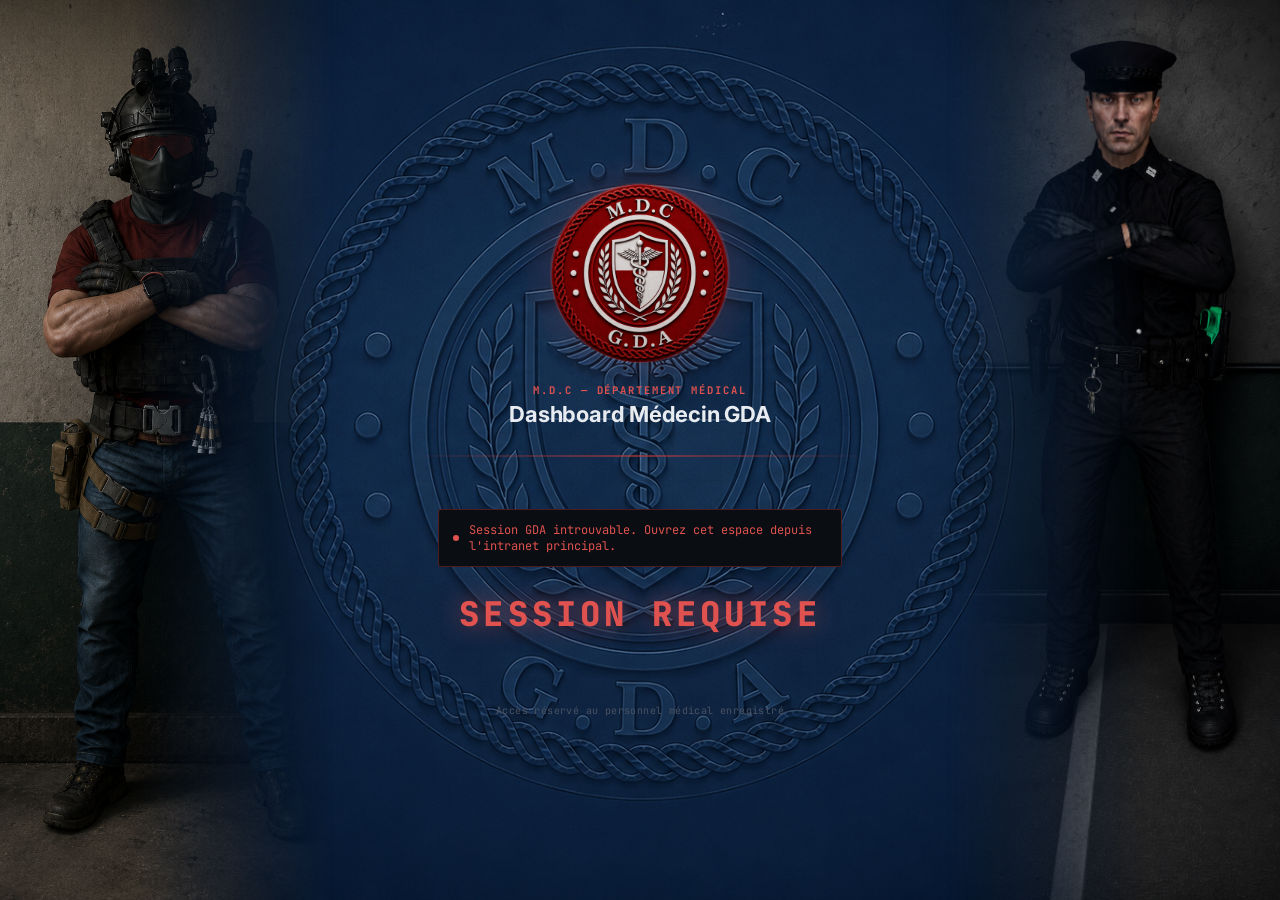
==== commit 46ef81bf: "Add files via upload" ====
--- a/medecin/index.html
+++ b/medecin/index.html
@@ -645,6 +645,34 @@
   .rapport-validation-actions { display: flex; gap: 8px; margin-top: 10px; }
   .rapport-validation-btn { border: 1px solid #67dcb0; border-radius: 6px; padding: 7px 9px; background: rgba(49, 160, 113, .2); color: #b6ffdc; font: 800 10px 'JetBrains Mono', monospace; letter-spacing: .04em; text-transform: uppercase; cursor: pointer; }
   .rapport-validation-btn:hover { background: rgba(49, 160, 113, .36); }
+
+  /* Gestion des rapports : la liste reste consultable même avec beaucoup d'entrées. */
+  #rapportValidation {
+    max-height: 64vh;
+    overflow-y: auto;
+    overscroll-behavior: contain;
+    scrollbar-color: #3e87ad #071522;
+    scrollbar-width: thin;
+  }
+  #rapportValidation::-webkit-scrollbar { width: 10px; }
+  #rapportValidation::-webkit-scrollbar-track { background: #071522; }
+  #rapportValidation::-webkit-scrollbar-thumb {
+    background: #2f6f94;
+    border: 2px solid #071522;
+    border-radius: 999px;
+  }
+  #rapportValidation::-webkit-scrollbar-thumb:hover { background: #4aa5d3; }
+  #rapportValidation .rapport-validation { margin-top: 0; border-top: 0; border-radius: 0 0 11px 11px; }
+  #rapportValidation .rapport-validation-head {
+    position: sticky;
+    top: 0;
+    z-index: 2;
+    background: #142716;
+    backdrop-filter: blur(6px);
+  }
+  @media (max-width: 850px) {
+    #rapportValidation { max-height: 58vh; }
+  }
   @media (max-width: 850px) { .rapport-mdc-grid { grid-template-columns: 1fr; }.rapport-mdc-wrap { padding: 15px; }.rapport-mdc-header { align-items: flex-start; flex-direction: column; }.rapport-mdc-stats { width: 100%; }.rapport-stat { flex: 1; } }
   @media (max-width: 460px) { .rapport-fields { grid-template-columns: 1fr; }.rapport-mdc-header h2 { font-size: 21px; }.rapport-mdc-wrap { padding: 10px; } }
 
@@ -4249,14 +4277,25 @@
 
   async function accorderAcces(valeur, grade) {
     matriculeActif = (valeur || '').toLowerCase();
-    gradeActif = (grade || '').trim();
+    const gradeSecours = (grade || '').trim();
+    gradeActif = gradeSecours;
     document.querySelector('.console').classList.add('expanded');
     document.body.classList.add('mode-boutons');
 
     // Charge les permissions à jour avant de construire le menu, pour que le
     // bouton "Administration" (et donc l'onglet "Permission") apparaisse
     // correctement dès la connexion.
-    await chargerPermissions();
+    const chargementPermissions = chargerPermissions().catch((erreur) => {
+      console.warn('Permissions MDC momentanément indisponibles.', erreur);
+    });
+    try {
+      const gradesMdc = await chargerMatriculesDepuisSheet();
+      gradeActif = gradesMdc.get(matriculeActif) || 'Non renseigné';
+    } catch (erreur) {
+      console.warn('Grade MDC indisponible, utilisation du grade de secours.', erreur);
+      gradeActif = gradeSecours || 'Non renseigné';
+    }
+    await chargementPermissions;
 
     const docs = DOCUMENTS_SPECIAUX[valeur.toLowerCase()];
     const docsHtml = docs && docs.length
@@ -4282,8 +4321,8 @@
     actionZone.classList.add('open');
 
     badgeMatricule.textContent = valeur;
-    badgeGrade.textContent = grade || '—';
-    if (badgeInsigne) badgeInsigne.innerHTML = construireInsigneGrade(grade);
+    badgeGrade.textContent = gradeActif;
+    if (badgeInsigne) badgeInsigne.innerHTML = construireInsigneGrade(gradeActif);
     badgeCorner.classList.add('visible');
     document.getElementById('btnRefreshCorner')?.classList.add('visible');
   }
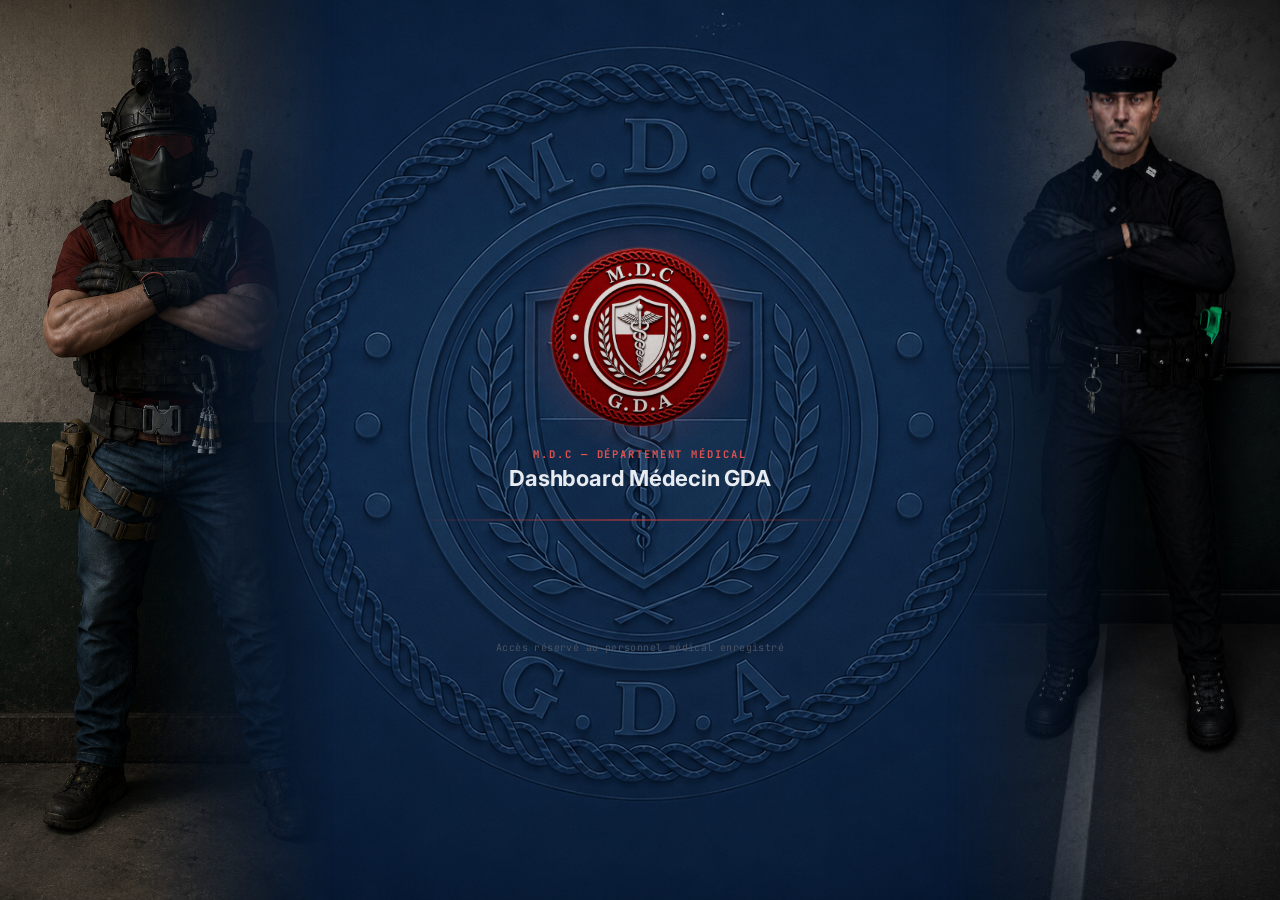
==== commit 614fd689: "Add files via upload" ====
--- a/medecin/index.html
+++ b/medecin/index.html
@@ -647,9 +647,47 @@
   .rapport-validation-btn:hover { background: rgba(49, 160, 113, .36); }
 
   /* Gestion des rapports : la liste reste consultable même avec beaucoup d'entrées. */
+  /* Gestion des rapports : fenêtre fixe, seule la liste défile. */
+  .rapport-gestion-fixe {
+    position: fixed;
+    top: 138px;
+    left: 324px;
+    right: 24px;
+    bottom: 22px;
+    width: auto;
+    min-height: 0;
+    padding: 20px;
+    display: flex;
+    flex-direction: column;
+    overflow: hidden;
+    z-index: 20;
+  }
+  .rapport-gestion-fixe > .rapport-mdc-header {
+    flex: 0 0 auto;
+  }
+  .rapport-gestion-fixe > .rapport-mdc-grid {
+    flex: 1 1 auto;
+    min-height: 0;
+    margin-top: 14px;
+  }
+  .rapport-gestion-fixe .rapport-mdc-card {
+    height: 100%;
+    min-height: 0;
+    display: flex;
+    flex-direction: column;
+  }
+  .rapport-gestion-fixe .rapport-mdc-card-head {
+    flex: 0 0 auto;
+    position: relative;
+    z-index: 3;
+    box-shadow: 0 8px 18px rgba(0, 0, 0, .2);
+  }
   #rapportValidation {
-    max-height: 64vh;
+    flex: 1 1 auto;
+    min-height: 0;
+    max-height: none;
     overflow-y: auto;
+    overflow-x: hidden;
     overscroll-behavior: contain;
     scrollbar-color: #3e87ad #071522;
     scrollbar-width: thin;
@@ -670,8 +708,22 @@
     background: #142716;
     backdrop-filter: blur(6px);
   }
-  @media (max-width: 850px) {
-    #rapportValidation { max-height: 58vh; }
+  @media (max-width: 900px) {
+    .rapport-gestion-fixe {
+      position: relative;
+      inset: auto;
+      width: 100%;
+      height: calc(100vh - 210px);
+      min-height: 520px;
+      padding: 15px;
+    }
+  }
+  @media (max-width: 520px) {
+    .rapport-gestion-fixe {
+      height: calc(100vh - 175px);
+      min-height: 430px;
+      padding: 10px;
+    }
   }
   @media (max-width: 850px) { .rapport-mdc-grid { grid-template-columns: 1fr; }.rapport-mdc-wrap { padding: 15px; }.rapport-mdc-header { align-items: flex-start; flex-direction: column; }.rapport-mdc-stats { width: 100%; }.rapport-stat { flex: 1; } }
   @media (max-width: 460px) { .rapport-fields { grid-template-columns: 1fr; }.rapport-mdc-header h2 { font-size: 21px; }.rapport-mdc-wrap { padding: 10px; } }
@@ -1487,7 +1539,55 @@
   }
   body.mode-admin .admin-topbar-fixe { display: flex; }
   body.mode-admin .console { margin-top: 140px; }
-body.mode-boutons #contenuLienMDC{margin-top:140px;}
+body.mode-boutons #contenuLienMDC{margin-top:90px;}
+
+  /* Empêche les écrans longs (notamment Gestion des rapports) d'être centrés
+     verticalement hors de la zone visible. Le contenu commence toujours en haut. */
+  body.mode-boutons,
+  body.mode-admin {
+    align-items: flex-start;
+  }
+  body.mode-boutons .console,
+  body.mode-admin .console {
+    margin-top: 0;
+    padding-top: 90px;
+  }
+  body.mode-admin .console { margin-top: 0; }
+
+  /* Zone de consultation des rapports : hauteur adaptée à l'écran et défilement interne. */
+  body.mode-admin #rapportValidation {
+    max-height: calc(100vh - 300px);
+    min-height: 260px;
+    overflow-y: auto;
+    scrollbar-width: thin;
+    scrollbar-color: #4f80c7 #0b1526;
+  }
+  body.mode-admin #rapportValidation::-webkit-scrollbar { width: 10px; }
+  body.mode-admin #rapportValidation::-webkit-scrollbar-track { background: #0b1526; }
+  body.mode-admin #rapportValidation::-webkit-scrollbar-thumb {
+    background: #315886;
+    border: 2px solid #0b1526;
+    border-radius: 99px;
+  }
+
+  @media (max-height: 760px) and (min-width: 901px) {
+    body.mode-boutons .console,
+    body.mode-admin .console { padding-top: 72px; }
+    body.mode-boutons #contenuLienMDC { margin-top: 0; }
+    body.mode-admin #rapportValidation { max-height: calc(100vh - 245px); }
+    .rapport-mdc-wrap { padding: 16px; }
+    .rapport-mdc-header { padding: 13px 16px; }
+    .rapport-mdc-grid { margin-top: 12px; }
+  }
+
+  @media (max-width: 900px) {
+    body.mode-boutons .console,
+    body.mode-admin .console { padding-top: 0; }
+    body.mode-admin #rapportValidation {
+      max-height: 62vh;
+      min-height: 220px;
+    }
+  }
   .btn-admin-tab {
     background: rgba(255,255,255,0.04);
     border: 1px solid var(--line-bright);
@@ -1770,6 +1870,71 @@
     .side-img { display: none; }
   }
 
+
+
+
+  /* === Alignement général des fenêtres ===
+     Sur ordinateur, les panneaux sont centrés dans la zone libre située à
+     droite du menu fixe. Ils ne peuvent donc plus passer sous les onglets. */
+  @media (min-width: 901px) {
+    :root {
+      --mdc-menu-left: 24px;
+      --mdc-menu-width: 260px;
+      --mdc-menu-gap: 28px;
+      --mdc-content-left: calc(var(--mdc-menu-left) + var(--mdc-menu-width) + var(--mdc-menu-gap));
+      --mdc-content-right: 24px;
+    }
+
+    body.mode-boutons #contenuLienMDC {
+      width: auto !important;
+      margin-left: var(--mdc-content-left) !important;
+      margin-right: var(--mdc-content-right) !important;
+      box-sizing: border-box;
+    }
+
+    /* Toutes les fenêtres générées occupent la zone utile et y sont centrées. */
+    body.mode-boutons #contenuLienMDC > :not(.rapport-gestion-fixe),
+    body.mode-admin #contenuLienMDC > :not(.rapport-gestion-fixe) {
+      width: min(100%, 1180px);
+      margin-left: auto;
+      margin-right: auto;
+      box-sizing: border-box;
+    }
+
+    body.mode-boutons #contenuLienMDC > .admin-wrap,
+    body.mode-boutons #contenuLienMDC > .effectif-wrap,
+    body.mode-boutons #contenuLienMDC > .reglement-wrap,
+    body.mode-boutons #contenuLienMDC > .materiel-wrap,
+    body.mode-boutons #contenuLienMDC > .rapport-mdc-wrap:not(.rapport-gestion-fixe),
+    body.mode-admin #contenuLienMDC > .admin-wrap,
+    body.mode-admin #contenuLienMDC > .effectif-wrap,
+    body.mode-admin #contenuLienMDC > .reglement-wrap,
+    body.mode-admin #contenuLienMDC > .materiel-wrap,
+    body.mode-admin #contenuLienMDC > .rapport-mdc-wrap:not(.rapport-gestion-fixe) {
+      max-width: 1180px;
+    }
+
+    /* La gestion des rapports reste une fenêtre fixe dans la même zone sûre. */
+    .rapport-gestion-fixe {
+      left: var(--mdc-content-left) !important;
+      right: var(--mdc-content-right) !important;
+      width: auto !important;
+      transform: none !important;
+      box-sizing: border-box;
+    }
+  }
+
+  /* Écrans intermédiaires : menu légèrement réduit pour conserver de la place. */
+  @media (min-width: 901px) and (max-width: 1250px) {
+    :root {
+      --mdc-menu-width: 230px;
+      --mdc-menu-gap: 20px;
+      --mdc-content-right: 16px;
+    }
+    body.mode-boutons .menu-boutons { max-width: var(--mdc-menu-width); }
+    body.mode-boutons .btn-lien-mdc { padding: 17px 16px; font-size: 12px; }
+    .rapport-gestion-fixe { padding: 16px; }
+  }
 
 </style>
 </head>
@@ -4027,7 +4192,7 @@
     // supprimerRapports) accèdent uniquement à la file de validation.
     if (aAccesGestionRapports(matriculeActif)) {
       zone.innerHTML = `
-        <section class="rapport-mdc-wrap">
+        <section class="rapport-mdc-wrap rapport-gestion-fixe">
           <header class="rapport-mdc-header">
             <div>
               <div class="rapport-mdc-kicker">Espace double verification</div>
